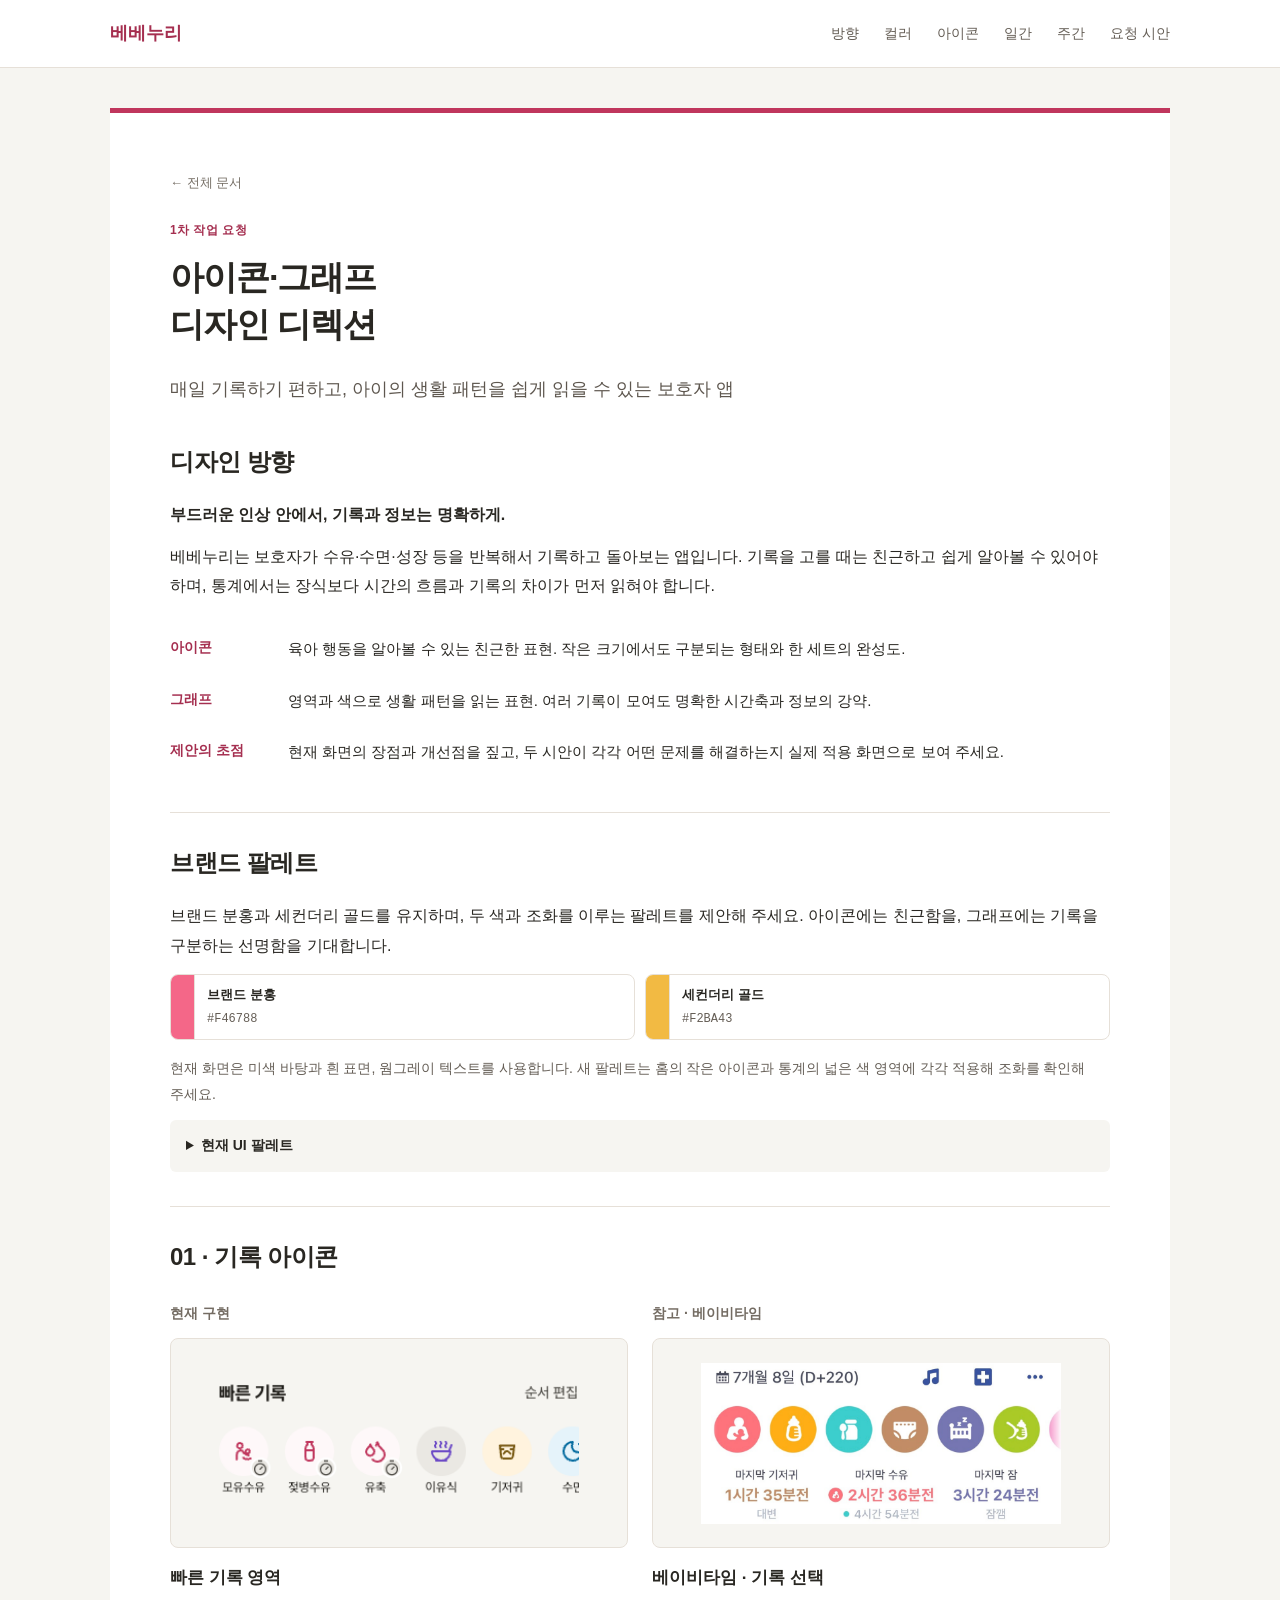
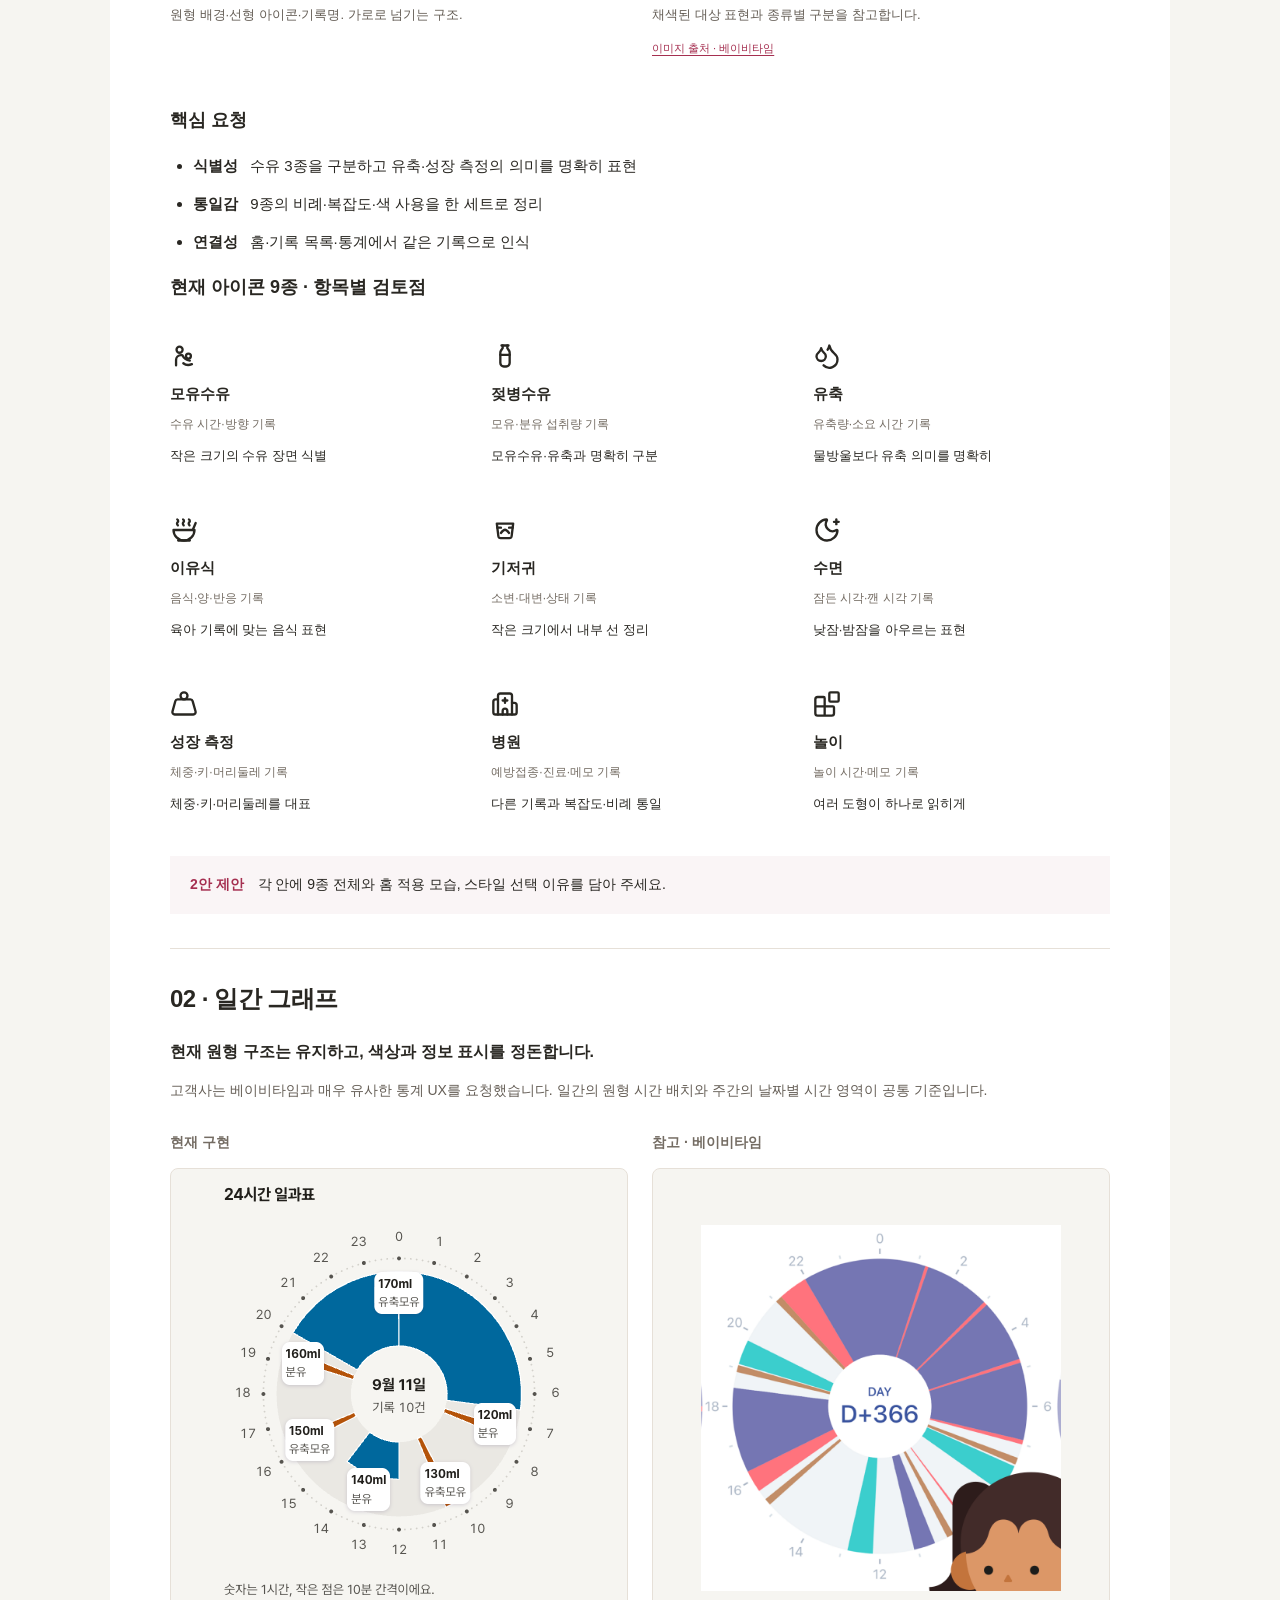
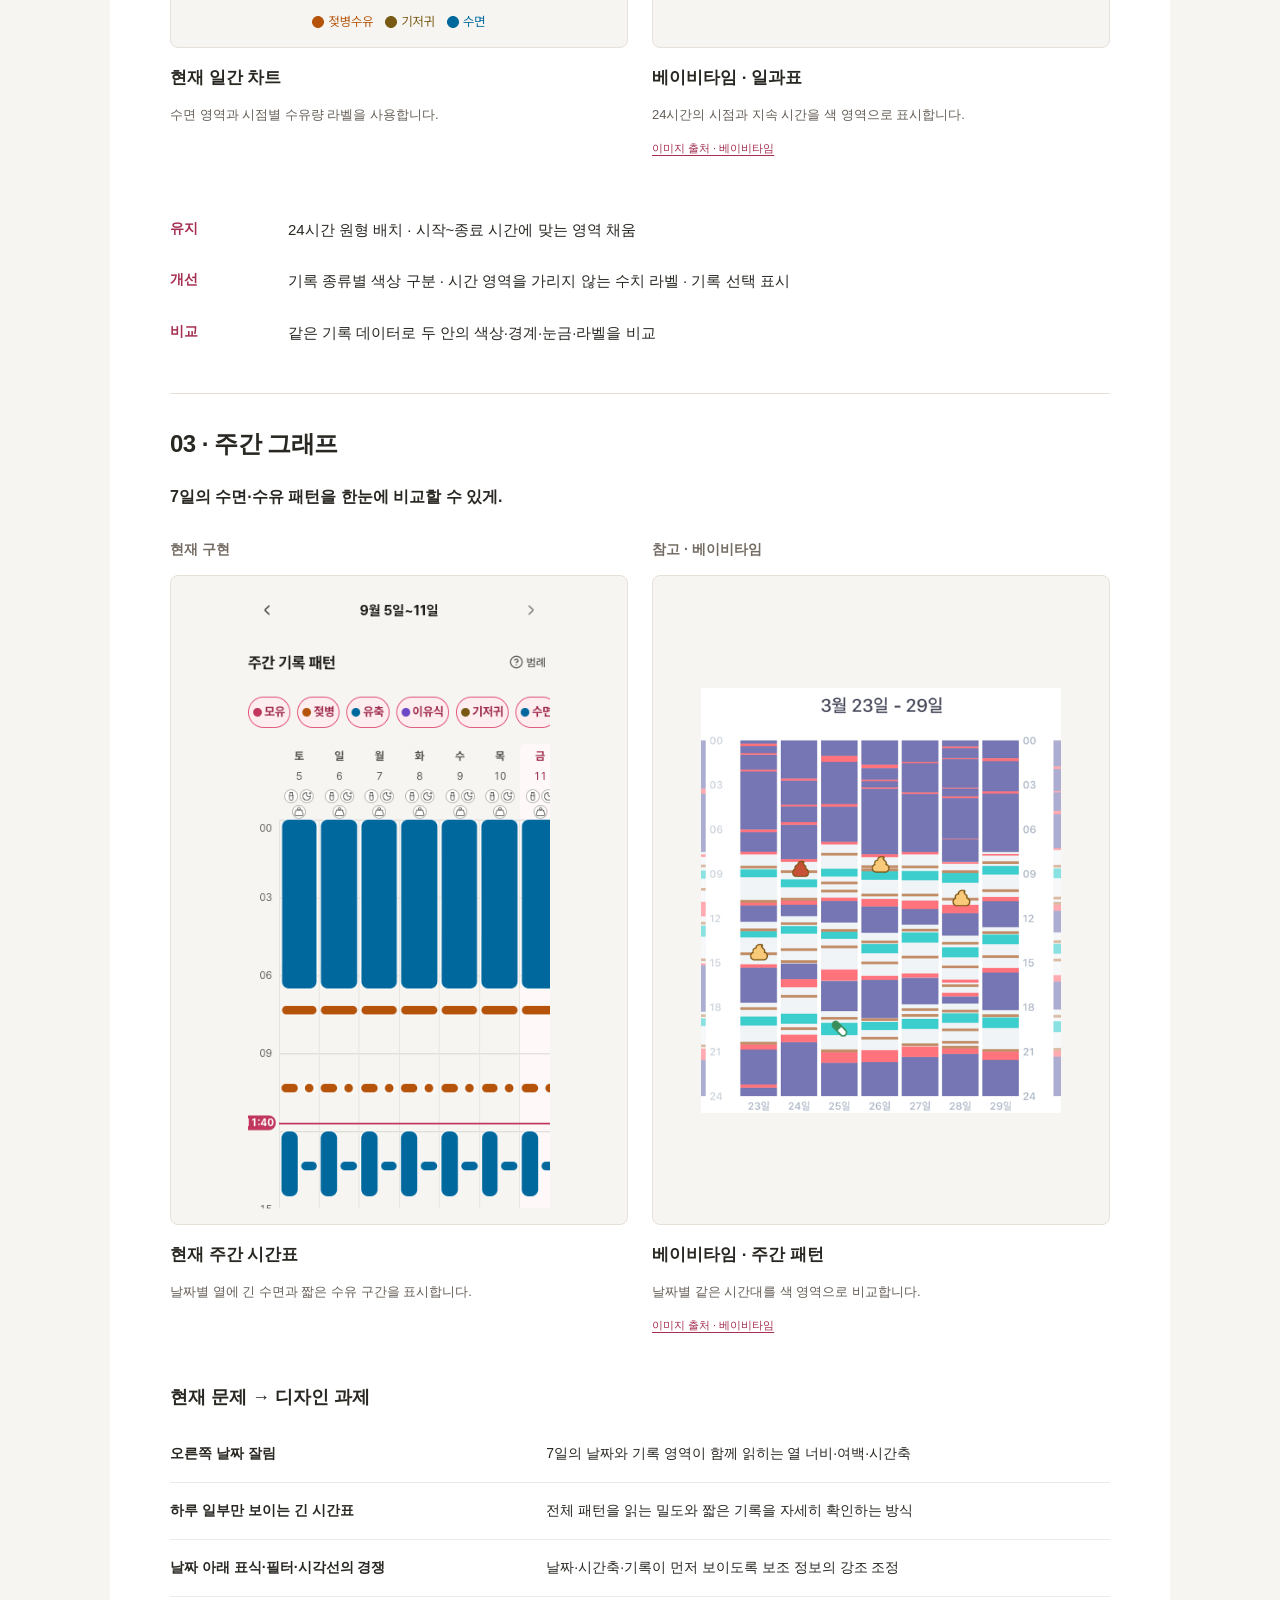
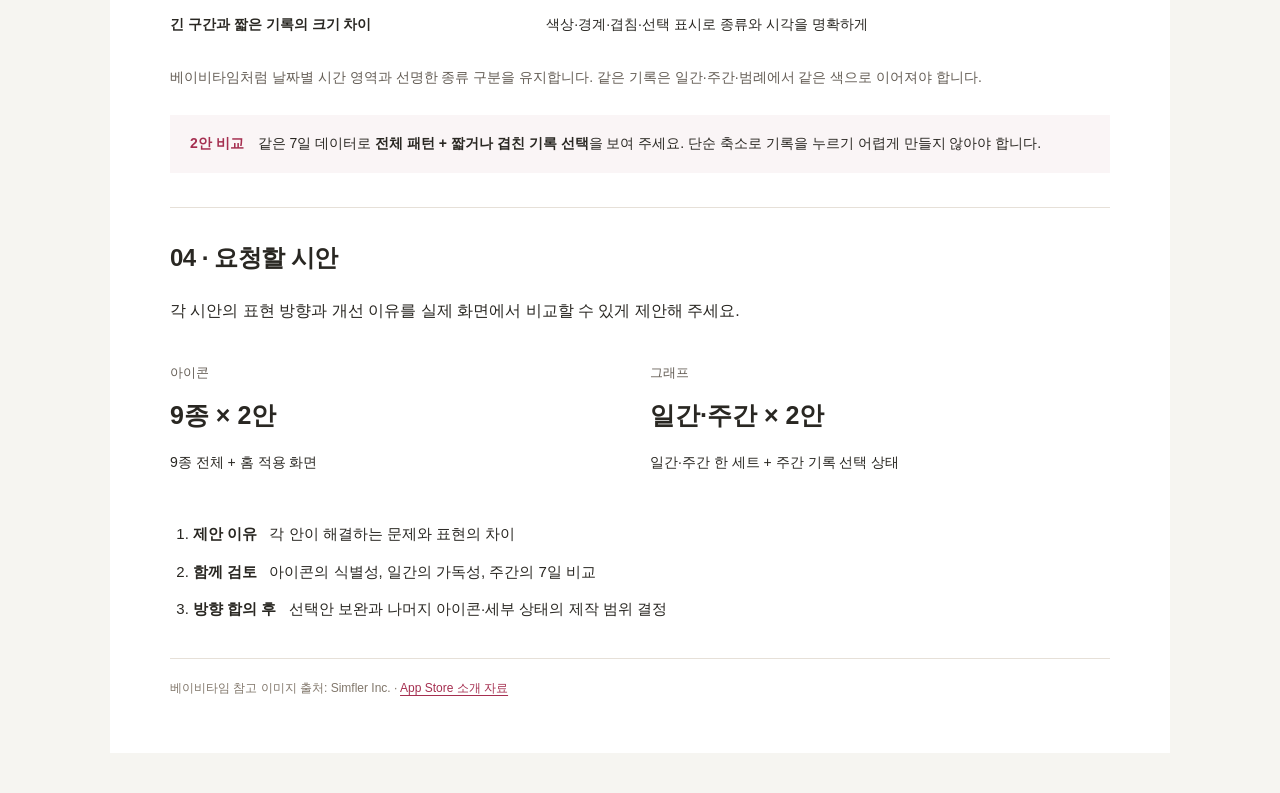
==== requests/01/index.html @ 5b89aa47 "Organize shared design requests by round with a document index" ====
<!doctype html><html lang="ko"><head><meta charset="utf-8"><meta name="viewport" content="width=device-width,initial-scale=1"><title>1차 작업 요청 · 아이콘·그래프 | 베베누리</title><meta name="description" content="베베누리 보호자 앱의 기록 아이콘과 일간·주간 그래프 디자인 디렉션"><meta name="robots" content="noindex,nofollow">
<link rel="stylesheet" href="/styles.css"></head><body><nav class="site-nav" aria-label="문서 목차"><a class="brand" href="/">베베누리</a><a href="#direction">방향</a><a href="#colors">컬러</a><a href="#icons">아이콘</a><a href="#daily">일간</a><a href="#weekly">주간</a><a href="#scope">요청 시안</a></nav><main id="top">
<header><a class="back-to-list" href="/">← 전체 문서</a><p class="request-label">1차 작업 요청</p><h1>아이콘·그래프<br>디자인 디렉션</h1>
<p>매일 기록하기 편하고, 아이의 생활 패턴을 쉽게 읽을 수 있는 보호자 앱</p>
</header>

<section id="direction"><h2>디자인 방향</h2>
<p class="lead"><strong>부드러운 인상 안에서, 기록과 정보는 명확하게.</strong></p>
<p>베베누리는 보호자가 수유·수면·성장 등을 반복해서 기록하고 돌아보는 앱입니다. 기록을 고를 때는 친근하고 쉽게 알아볼 수 있어야 하며, 통계에서는 장식보다 시간의 흐름과 기록의 차이가 먼저 읽혀야 합니다.</p>
<dl class="brief-rules">
<div><dt>아이콘</dt><dd>육아 행동을 알아볼 수 있는 친근한 표현. 작은 크기에서도 구분되는 형태와 한 세트의 완성도.</dd></div>
<div><dt>그래프</dt><dd>영역과 색으로 생활 패턴을 읽는 표현. 여러 기록이 모여도 명확한 시간축과 정보의 강약.</dd></div>
<div><dt>제안의 초점</dt><dd>현재 화면의 장점과 개선점을 짚고, 두 시안이 각각 어떤 문제를 해결하는지 실제 적용 화면으로 보여 주세요.</dd></div>
</dl>
</section>
<section id="colors"><h2>브랜드 팔레트</h2>
<p>브랜드 분홍과 세컨더리 골드를 유지하며, 두 색과 조화를 이루는 팔레트를 제안해 주세요. 아이콘에는 친근함을, 그래프에는 기록을 구분하는 선명함을 기대합니다.</p>
<div class="palette fixed-palette"><article class="swatch"><div class="color-sample" style="background:#F46788"></div><div><strong>브랜드 분홍</strong><span class="hex">#F46788</span><p>브랜드의 기본 색상</p>
<code>--mt-brand-primary</code></div></article>
<article class="swatch"><div class="color-sample" style="background:#F2BA43"></div><div><strong>세컨더리 골드</strong><span class="hex">#F2BA43</span><p>브랜드의 세컨더리 색상</p>
<code>--mt-brand-secondary</code></div></article>
</div>
<p class="short-note">현재 화면은 미색 바탕과 흰 표면, 웜그레이 텍스트를 사용합니다. 새 팔레트는 홈의 작은 아이콘과 통계의 넓은 색 영역에 각각 적용해 조화를 확인해 주세요.</p>
<details class="reference-details"><summary>현재 UI 팔레트</summary><div class="palette"><article class="swatch"><div class="color-sample" style="background:#C0365D"></div><div><strong>주요 버튼·강조</strong><span class="hex">#C0365D</span><p>브랜드 분홍보다 짙은 버튼과 강조 텍스트</p>
</div></article>
<article class="swatch"><div class="color-sample" style="background:#9F2D4D"></div><div><strong>강한 CTA</strong><span class="hex">#9F2D4D</span><p>중요 행동을 위한 더 짙은 분홍</p>
</div></article>
<article class="swatch"><div class="color-sample" style="background:#F6F5F1"></div><div><strong>앱 기본 바탕</strong><span class="hex">#F6F5F1</span><p>앱 전반의 따뜻한 미색</p>
</div></article>
<article class="swatch"><div class="color-sample" style="background:#FFFFFF"></div><div><strong>카드·시트 표면</strong><span class="hex">#FFFFFF</span><p>기본 바탕 위의 흰 표면</p>
</div></article>
<article class="swatch"><div class="color-sample" style="background:#211F1B"></div><div><strong>주요 텍스트</strong><span class="hex">#211F1B</span><p>제목·본문·핵심 수치</p>
</div></article>
<article class="swatch"><div class="color-sample" style="background:#56544F"></div><div><strong>보조 텍스트</strong><span class="hex">#56544F</span><p>설명과 보조 정보</p>
</div></article>
<article class="swatch"><div class="color-sample" style="background:#FFEEF0"></div><div><strong>선택 배경</strong><span class="hex">#FFEEF0</span><p>연한 분홍의 선택 영역</p>
</div></article>
<article class="swatch"><div class="color-sample" style="background:#FFF3DE"></div><div><strong>따뜻한 강조 배경</strong><span class="hex">#FFF3DE</span><p>골드 계열의 밝은 강조 면</p>
</div></article>
<article class="swatch"><div class="color-sample" style="background:#007A78"></div><div><strong>정상</strong><span class="hex">#007A78</span><p>청록색 상태 표시</p>
</div></article>
<article class="swatch"><div class="color-sample" style="background:#F0A202"></div><div><strong>주의</strong><span class="hex">#F0A202</span><p>노란 주황색 채움</p>
</div></article>
<article class="swatch"><div class="color-sample" style="background:#A61B29"></div><div><strong>위험</strong><span class="hex">#A61B29</span><p>진홍색 상태 표시</p>
</div></article>
<article class="swatch"><div class="color-sample" style="background:#4A5568"></div><div><strong>판정 대기</strong><span class="hex">#4A5568</span><p>슬레이트색 상태 표시</p>
</div></article>
</div><p>상태색은 정상·주의·위험·대기의 의미를 전달하고, 기록 종류나 선택 상태와 구분되어야 합니다.</p>
</details>

</section>
<section id="icons"><h2>01 · 기록 아이콘</h2>
<div class="comparison comparison-icons"><div><h3>현재 구현</h3>
<figure><button class="expand" aria-label="빠른 기록 영역 확대"><span class="image-crop" style="--crop-ratio:2.845528;aspect-ratio:350/123"><img style="width:100.00000%;max-width:none;height:auto;left:0.00000%;top:0.00000%" src="/assets/01/current-records.png" alt="빠른 기록 영역"></span></button><figcaption><strong>빠른 기록 영역</strong><p>원형 배경·선형 아이콘·기록명. 가로로 넘기는 구조.</p>
</figcaption></figure>
</div><div><h3>참고 · 베이비타임</h3>
<figure><button class="expand" aria-label="아이콘과 기록 선택 이미지 확대"><span class="image-crop" style="--crop-ratio:2.229167;aspect-ratio:1070/480"><img style="width:116.07477%;max-width:none;height:auto;left:-7.94393%;top:-93.75000%" src="/assets/01/babytime-records.png" alt="베이비타임 아이콘과 기록 선택 참고 이미지"></span></button><figcaption><strong>베이비타임 · 기록 선택</strong><p>채색된 대상 표현과 종류별 구분을 참고합니다.</p>
<a href="https://is1-ssl.mzstatic.com/image/thumb/PurpleSource122/v4/e8/33/f3/e833f3ce-8058-9f5b-f39e-9cb8eca64eab/403bd6ec-b80b-4a60-b1d9-384f7fd5e80f_Appstore_KR_2208.png/392x696bb.png" target="_blank" rel="noreferrer">이미지 출처 · 베이비타임</a></figcaption></figure>
</div></div>
<h3>핵심 요청</h3>
<ul class="concise-list"><li><strong>식별성</strong> 수유 3종을 구분하고 유축·성장 측정의 의미를 명확히 표현</li><li><strong>통일감</strong> 9종의 비례·복잡도·색 사용을 한 세트로 정리</li><li><strong>연결성</strong> 홈·기록 목록·통계에서 같은 기록으로 인식</li></ul>
<h3>현재 아이콘 9종 · 항목별 검토점</h3>
<div class="icon-inventory"><article class="icon-item"><div class="current-symbol"><svg width="24" height="24" viewBox="0 0 24 24" fill="none" stroke="currentColor" stroke-width="2" stroke-linecap="round" stroke-linejoin="round" aria-hidden="true"><path d="M8.2 9.2a2.6 2.6 0 1 0 0-5.2 2.6 2.6 0 0 0 0 5.2Z"/><path d="M15.8 14.2a2.1 2.1 0 1 0 0-4.2 2.1 2.1 0 0 0 0 4.2Z"/><path d="M5.2 20v-4.6c0-2.3 1.9-4.2 4.2-4.2h1.1c1.2 2.6 3.6 4.4 6.5 4.8"/><path d="M11.4 18.2c1.9 1.6 4.8 1.9 7.4.8"/></svg><strong>모유수유</strong><span>수유 시간·방향 기록</span></div><p>작은 크기의 수유 장면 식별</p>
</article>
<article class="icon-item"><div class="current-symbol"><svg width="24" height="24" viewBox="0 0 24 24" fill="none" stroke="currentColor" stroke-width="2" stroke-linecap="round" stroke-linejoin="round" aria-hidden="true"><path d="M9 3h6"/><path d="M10 3v2.3L8.5 7.5A3 3 0 0 0 8 9.2V18a3 3 0 0 0 3 3h2a3 3 0 0 0 3-3V9.2a3 3 0 0 0-.5-1.7L14 5.3V3"/><path d="M8 11h8"/></svg><strong>젖병수유</strong><span>모유·분유 섭취량 기록</span></div><p>모유수유·유축과 명확히 구분</p>
</article>
<article class="icon-item"><div class="current-symbol"><svg xmlns="http://www.w3.org/2000/svg" width="24" height="24" viewBox="0 0 24 24" fill="none" stroke="currentColor" stroke-width="2" stroke-linecap="round" stroke-linejoin="round" class="lucide lucide-droplets" aria-hidden="true"><path d="M7 16.3c2.2 0 4-1.83 4-4.05 0-1.16-.57-2.26-1.71-3.19S7.29 6.75 7 5.3c-.29 1.45-1.14 2.84-2.29 3.76S3 11.1 3 12.25c0 2.22 1.8 4.05 4 4.05z"></path><path d="M12.56 6.6A10.97 10.97 0 0 0 14 3.02c.5 2.5 2 4.9 4 6.5s3 3.5 3 5.5a6.98 6.98 0 0 1-11.91 4.97"></path></svg><strong>유축</strong><span>유축량·소요 시간 기록</span></div><p>물방울보다 유축 의미를 명확히</p>
</article>
<article class="icon-item"><div class="current-symbol"><svg xmlns="http://www.w3.org/2000/svg" width="24" height="24" viewBox="0 0 24 24" fill="none" stroke="currentColor" stroke-width="2" stroke-linecap="round" stroke-linejoin="round" class="lucide lucide-soup" aria-hidden="true"><path d="M12 21a9 9 0 0 0 9-9H3a9 9 0 0 0 9 9Z"></path><path d="M7 21h10"></path><path d="M19.5 12 22 6"></path><path d="M16.25 3c.27.1.8.53.75 1.36-.06.83-.93 1.2-1 2.02-.05.78.34 1.24.73 1.62"></path><path d="M11.25 3c.27.1.8.53.74 1.36-.05.83-.93 1.2-.98 2.02-.06.78.33 1.24.72 1.62"></path><path d="M6.25 3c.27.1.8.53.75 1.36-.06.83-.93 1.2-1 2.02-.05.78.34 1.24.74 1.62"></path></svg><strong>이유식</strong><span>음식·양·반응 기록</span></div><p>육아 기록에 맞는 음식 표현</p>
</article>
<article class="icon-item"><div class="current-symbol"><svg width="24" height="24" viewBox="0 0 24 24" fill="none" stroke="currentColor" stroke-width="2" stroke-linecap="round" stroke-linejoin="round" aria-hidden="true"><path d="M5 6.5h14l-1.3 10.8a2 2 0 0 1-2 1.7H8.3a2 2 0 0 1-2-1.7L5 6.5Z"/><path d="M5.5 10h3M15.5 10h3"/><path d="M8.5 14.5c1.4-1.8 2.5-2.7 3.5-2.7s2.1.9 3.5 2.7"/></svg><strong>기저귀</strong><span>소변·대변·상태 기록</span></div><p>작은 크기에서 내부 선 정리</p>
</article>
<article class="icon-item"><div class="current-symbol"><svg xmlns="http://www.w3.org/2000/svg" width="24" height="24" viewBox="0 0 24 24" fill="none" stroke="currentColor" stroke-width="2" stroke-linecap="round" stroke-linejoin="round" class="lucide lucide-moon-star" aria-hidden="true"><path d="M18 5h4"></path><path d="M20 3v4"></path><path d="M20.985 12.486a9 9 0 1 1-9.473-9.472c.405-.022.617.46.402.803a6 6 0 0 0 8.268 8.268c.344-.215.825-.004.803.401"></path></svg><strong>수면</strong><span>잠든 시각·깬 시각 기록</span></div><p>낮잠·밤잠을 아우르는 표현</p>
</article>
<article class="icon-item"><div class="current-symbol"><svg xmlns="http://www.w3.org/2000/svg" width="24" height="24" viewBox="0 0 24 24" fill="none" stroke="currentColor" stroke-width="2" stroke-linecap="round" stroke-linejoin="round" class="lucide lucide-weight" aria-hidden="true"><circle cx="12" cy="5" r="3"></circle><path d="M6.5 8a2 2 0 0 0-1.905 1.46L2.1 18.5A2 2 0 0 0 4 21h16a2 2 0 0 0 1.925-2.54L19.4 9.5A2 2 0 0 0 17.48 8Z"></path></svg><strong>성장 측정</strong><span>체중·키·머리둘레 기록</span></div><p>체중·키·머리둘레를 대표</p>
</article>
<article class="icon-item"><div class="current-symbol"><svg xmlns="http://www.w3.org/2000/svg" width="24" height="24" viewBox="0 0 24 24" fill="none" stroke="currentColor" stroke-width="2" stroke-linecap="round" stroke-linejoin="round" class="lucide lucide-hospital" aria-hidden="true"><path d="M12 7v4"></path><path d="M14 21v-3a2 2 0 0 0-4 0v3"></path><path d="M14 9h-4"></path><path d="M18 11h2a2 2 0 0 1 2 2v6a2 2 0 0 1-2 2H4a2 2 0 0 1-2-2v-9a2 2 0 0 1 2-2h2"></path><path d="M18 21V5a2 2 0 0 0-2-2H8a2 2 0 0 0-2 2v16"></path></svg><strong>병원</strong><span>예방접종·진료·메모 기록</span></div><p>다른 기록과 복잡도·비례 통일</p>
</article>
<article class="icon-item"><div class="current-symbol"><svg xmlns="http://www.w3.org/2000/svg" width="24" height="24" viewBox="0 0 24 24" fill="none" stroke="currentColor" stroke-width="2" stroke-linecap="round" stroke-linejoin="round" class="lucide lucide-blocks" aria-hidden="true"><path d="M10 22V7a1 1 0 0 0-1-1H4a2 2 0 0 0-2 2v12a2 2 0 0 0 2 2h12a2 2 0 0 0 2-2v-5a1 1 0 0 0-1-1H2"></path><rect x="14" y="2" width="8" height="8" rx="1"></rect></svg><strong>놀이</strong><span>놀이 시간·메모 기록</span></div><p>여러 도형이 하나로 읽히게</p>
</article>
</div>
<p class="deliver-line"><strong>2안 제안</strong> 각 안에 9종 전체와 홈 적용 모습, 스타일 선택 이유를 담아 주세요.</p>
</section>
<section id="daily"><h2>02 · 일간 그래프</h2>
<p><strong>현재 원형 구조는 유지하고, 색상과 정보 표시를 정돈합니다.</strong></p>
<p class="short-note">고객사는 베이비타임과 매우 유사한 통계 UX를 요청했습니다. 일간의 원형 시간 배치와 주간의 날짜별 시간 영역이 공통 기준입니다.</p>
<div class="comparison comparison-daily"><div><h3>현재 구현</h3>
<figure><button class="expand" aria-label="현재 일간 차트 확대"><span class="image-crop" style="--crop-ratio:0.781250;aspect-ratio:350/448"><img style="width:100.00000%;max-width:none;height:auto;left:0.00000%;top:0.00000%" src="/assets/01/current-daily.png" alt="현재 일간 차트"></span></button><figcaption><strong>현재 일간 차트</strong><p>수면 영역과 시점별 수유량 라벨을 사용합니다.</p>
</figcaption></figure>
</div><div><h3>참고 · 베이비타임</h3>
<figure><button class="expand" aria-label="일간 일과표 이미지 확대"><span class="image-crop" style="--crop-ratio:0.984043;aspect-ratio:925/940"><img style="width:134.27027%;max-width:none;height:auto;left:-17.83784%;top:-87.23404%" src="/assets/01/babytime-daily.png" alt="베이비타임 일간 일과표 참고 이미지"></span></button><figcaption><strong>베이비타임 · 일과표</strong><p>24시간의 시점과 지속 시간을 색 영역으로 표시합니다.</p>
<a href="https://is1-ssl.mzstatic.com/image/thumb/Purple112/v4/0e/db/94/0edb9422-8b29-2d84-781e-0ce4e76e7c90/db3ed5ea-ed5e-498d-9136-3be3eb76f281_Appstore_KR_02.png/392x696bb.png" target="_blank" rel="noreferrer">이미지 출처 · 베이비타임</a></figcaption></figure>
</div></div>
<dl class="brief-rules"><div><dt>유지</dt><dd>24시간 원형 배치 · 시작~종료 시간에 맞는 영역 채움</dd></div>
<div><dt>개선</dt><dd>기록 종류별 색상 구분 · 시간 영역을 가리지 않는 수치 라벨 · 기록 선택 표시</dd></div>
<div><dt>비교</dt><dd>같은 기록 데이터로 두 안의 색상·경계·눈금·라벨을 비교</dd></div></dl>
</section>
<section id="weekly"><h2>03 · 주간 그래프</h2>
<p class="lead"><strong>7일의 수면·수유 패턴을 한눈에 비교할 수 있게.</strong></p>
<div class="comparison comparison-weekly"><div><h3>현재 구현</h3>
<figure><button class="expand" aria-label="현재 주간 시간표 확대"><span class="image-crop" style="--crop-ratio:0.490196;aspect-ratio:350/714"><img style="width:100.00000%;max-width:none;height:auto;left:0.00000%;top:0.00000%" src="/assets/01/current-weekly.png" alt="현재 주간 시간표"></span></button><figcaption><strong>현재 주간 시간표</strong><p>날짜별 열에 긴 수면과 짧은 수유 구간을 표시합니다.</p>
</figcaption></figure>
</div><div><h3>참고 · 베이비타임</h3>
<figure><button class="expand" aria-label="주간 패턴 이미지 확대"><span class="image-crop" style="--crop-ratio:0.846154;aspect-ratio:990/1170"><img style="width:125.45455%;max-width:none;height:auto;left:-12.62626%;top:-65.81197%" src="/assets/01/babytime-weekly.png" alt="베이비타임 주간 패턴 참고 이미지"></span></button><figcaption><strong>베이비타임 · 주간 패턴</strong><p>날짜별 같은 시간대를 색 영역으로 비교합니다.</p>
<a href="https://is1-ssl.mzstatic.com/image/thumb/PurpleSource112/v4/6e/77/e2/6e77e22b-38f2-4943-9671-ba6ce833d300/23f01aa0-59c7-4bdb-9d9d-5dc3a458234c_iOS_weekly_KR.png/392x696bb.png" target="_blank" rel="noreferrer">이미지 출처 · 베이비타임</a></figcaption></figure>
</div></div>
<h3>현재 문제 → 디자인 과제</h3>
<div class="issue-list">
<div><strong>오른쪽 날짜 잘림</strong><span>7일의 날짜와 기록 영역이 함께 읽히는 열 너비·여백·시간축</span></div>
<div><strong>하루 일부만 보이는 긴 시간표</strong><span>전체 패턴을 읽는 밀도와 짧은 기록을 자세히 확인하는 방식</span></div>
<div><strong>날짜 아래 표식·필터·시각선의 경쟁</strong><span>날짜·시간축·기록이 먼저 보이도록 보조 정보의 강조 조정</span></div>
<div><strong>긴 구간과 짧은 기록의 크기 차이</strong><span>색상·경계·겹침·선택 표시로 종류와 시각을 명확하게</span></div>
</div>
<p class="short-note">베이비타임처럼 날짜별 시간 영역과 선명한 종류 구분을 유지합니다. 같은 기록은 일간·주간·범례에서 같은 색으로 이어져야 합니다.</p>
<p class="deliver-line"><strong>2안 비교</strong> 같은 7일 데이터로 <b>전체 패턴 + 짧거나 겹친 기록 선택</b>을 보여 주세요. 단순 축소로 기록을 누르기 어렵게 만들지 않아야 합니다.</p>
</section>
<section id="scope"><h2>04 · 요청할 시안</h2>
<p>각 시안의 표현 방향과 개선 이유를 실제 화면에서 비교할 수 있게 제안해 주세요.</p>
<div class="deliverables"><article><span>아이콘</span><h3>9종 × 2안</h3>
<p>9종 전체 + 홈 적용 화면</p>
</article>
<article><span>그래프</span><h3>일간·주간 × 2안</h3>
<p>일간·주간 한 세트 + 주간 기록 선택 상태</p>
</article>
</div>
<ol class="concise-list"><li><strong>제안 이유</strong> 각 안이 해결하는 문제와 표현의 차이</li><li><strong>함께 검토</strong> 아이콘의 식별성, 일간의 가독성, 주간의 7일 비교</li><li><strong>방향 합의 후</strong> 선택안 보완과 나머지 아이콘·세부 상태의 제작 범위 결정</li></ol>
</section>
<footer>베이비타임 참고 이미지 출처: Simfler Inc. · <a href="https://apps.apple.com/kr/app/babytime-record-analysis/id1052459780" target="_blank" rel="noreferrer">App Store 소개 자료</a></footer>
</main><dialog id="zoom" aria-label="참고 이미지 확대"><button id="close">닫기</button><img id="full" alt=""></dialog>
<script src="/app.js" defer></script>
</body></html>
---- styles.css ----
*{box-sizing:border-box}body{margin:0;background:#f6f5f1;color:#292722;font:16px/1.85 -apple-system,BlinkMacSystemFont,"Apple SD Gothic Neo","Malgun Gothic",sans-serif;word-break:keep-all}main{max-width:1060px;margin:40px auto;background:white;padding:54px 60px;border-top:5px solid #c0365d}header{margin-bottom:38px}h1{font-size:34px;line-height:1.4;letter-spacing:-1px;margin:0 0 24px}h2{font-size:24px;line-height:1.5;letter-spacing:-.5px;margin:0 0 20px}h3{font-size:18px;margin:0 0 12px}p{margin:12px 0}header p{font-size:18px;color:#5e574f}section{border-top:1px solid #e6e0d8;padding-top:32px;margin-top:34px}strong{font-weight:650}.goal{padding:22px 26px;background:#faf5f6;border-left:3px solid #c0365d;margin:22px 0}.goal p{margin:0}.table{overflow-x:auto}table{width:100%;border-collapse:collapse;font-size:14px;margin:22px 0}th,td{padding:14px 16px;vertical-align:top;text-align:left;border-bottom:1px solid #e6e0d8}th{background:#f3f0eb;font-weight:650}td:first-child{width:23%;font-weight:650}.split{display:grid;grid-template-columns:1fr 1fr;gap:28px}.split>*{min-width:0}.icon-ref{max-width:340px;margin:25px auto}.refs{display:grid;grid-template-columns:1fr 1fr;gap:28px;margin-top:26px}figure{margin:0;border:1px solid #e6e0d8;border-radius:10px;overflow:hidden;background:#fff}.expand{display:block;width:100%;padding:0;border:0;background:#f3f8fa;cursor:zoom-in}.expand img{width:100%;height:auto;display:block}figcaption{padding:20px;font-size:13px;color:#655e56}figcaption strong{display:block;color:#292722;font-size:17px}figcaption p{margin:9px 0}a{color:#a52f50;text-underline-offset:3px}figcaption a{font-size:11px}ul,ol{padding-left:23px}li{margin:10px 0}footer{border-top:1px solid #e6e0d8;margin-top:35px;padding-top:18px;color:#81776b;font-size:12px}dialog{border:0;border-radius:12px;padding:48px 16px 16px;max-width:min(94vw,800px);max-height:94vh}dialog::backdrop{background:#1e1816cc}dialog img{display:block;width:100%;height:auto}dialog button{position:sticky;top:0;float:right;margin-top:-39px;padding:7px 17px;border:1px solid #ccc;background:white;border-radius:7px;font:inherit;cursor:pointer}button:focus-visible,a:focus-visible{outline:3px solid #c0365d;outline-offset:3px}
@media(max-width:700px){main{margin:0;padding:30px 20px}h1{font-size:28px}h2{font-size:22px}header p{font-size:16px}.split,.refs{grid-template-columns:1fr}table{min-width:580px}.goal{padding:18px}.icon-ref{max-width:100%}}
@media print{@page{size:A4;margin:15mm}body{background:white;font-size:10pt}main{margin:0;padding:0;border:none;max-width:none}h1{font-size:23pt}h2{font-size:17pt;break-after:avoid}h3{break-after:avoid}header p{font-size:11pt}section{padding-top:23px;margin-top:26px}table{font-size:9pt}th,td{padding:9px}.table{overflow:visible}tr,figure{break-inside:avoid}.icon-ref{max-width:240px}.refs{gap:20px}figcaption{padding:12px;font-size:9pt}a{color:inherit}}

.current-records{border-top:1px solid #dedbd5;margin-top:24px}
.current-record{display:grid;grid-template-columns:180px 1fr;gap:28px;padding:24px 0;border-bottom:1px solid #e6e0d8;break-inside:avoid}
.current-symbol{display:flex;flex-direction:column;align-items:flex-start;gap:9px}
.current-symbol svg{width:36px;height:36px;margin:4px 0 5px}
.current-symbol strong{font-size:17px}.current-symbol span{font-size:12px;color:#746c63}
.current-record p{font-size:14px;margin:0 0 10px}.current-record p:last-child{margin:0}
.current-record b{display:block;font-size:12px;color:#746c63;font-weight:500;margin-bottom:3px}
.current-group{margin-top:34px}.current-grid{display:grid;grid-template-columns:repeat(6,minmax(0,1fr));border-top:1px solid #e6e0d8;border-left:1px solid #e6e0d8;margin:18px 0}
.current-tile{min-height:95px;display:flex;align-items:center;justify-content:center;flex-direction:column;gap:10px;padding:16px 6px;border-right:1px solid #e6e0d8;border-bottom:1px solid #e6e0d8;font-size:12px}
.current-tile svg{width:24px;height:24px;flex-shrink:0}.current-group>p{font-size:14px}
@media(max-width:700px){.current-record{grid-template-columns:95px 1fr;gap:16px}.current-symbol strong{font-size:15px}.current-symbol span{font-size:11px}.current-grid{grid-template-columns:repeat(3,minmax(0,1fr))}}
@media print{.current-record{padding:13px 0;grid-template-columns:130px 1fr}.current-record p{font-size:9pt}.current-tile{min-height:75px}.current-grid{grid-template-columns:repeat(6,1fr)}}
.comparison{display:grid;grid-template-columns:1fr 1fr;gap:28px;margin:26px 0 30px;align-items:start}.comparison>div{min-width:0}.comparison h3{font-size:14px;color:#746c63}.comparison .expand{padding:16px;background:#f6f5f1}.comparison img{max-width:350px;margin:auto}.comparison figcaption{padding:16px}.change-title{margin-top:30px}.comparison+ .change-title{margin-top:0}@media(max-width:700px){.comparison{grid-template-columns:1fr}}@media print{.comparison{gap:15px}.comparison img{max-height:145mm;object-fit:contain}.comparison figure{break-inside:avoid}}

.comparison{gap:24px;align-items:stretch}.comparison>div{display:flex;flex-direction:column}
.comparison figure{flex:1;display:flex;flex-direction:column}.comparison figcaption{flex:1;border-top:1px solid #e6e0d8}
.comparison .expand{height:var(--stage);padding:16px;display:flex;align-items:center;justify-content:center;overflow:hidden}
.comparison-icons{--stage:210px}.comparison-daily{--stage:480px}.comparison-weekly{--stage:650px}
.image-crop{display:block;position:relative;overflow:hidden;width:min(100%,360px,calc((var(--stage) - 32px)*var(--crop-ratio)));flex:none}
.comparison .image-crop img{position:absolute;display:block;margin:0}
@media(max-width:700px){.comparison{gap:22px}.comparison-icons{--stage:170px}.comparison-daily{--stage:420px}.comparison-weekly{--stage:600px}}
@media print{.comparison{display:grid;grid-template-columns:1fr 1fr}.comparison-icons{--stage:140px}.comparison-daily{--stage:330px}.comparison-weekly{--stage:470px}.comparison .image-crop img{max-height:none;object-fit:initial}}

html{scroll-behavior:smooth;scroll-padding-top:90px}
.site-nav{position:sticky;top:0;z-index:10;display:flex;align-items:center;gap:25px;padding:17px max(24px,calc((100vw - 1060px)/2));background:#fff;border-bottom:1px solid #e6e0d8;font-size:14px;white-space:nowrap;overflow:auto}
.site-nav a{text-decoration:none;color:#655e56}.site-nav .brand{margin-right:auto;color:#a52f50;font-size:18px;font-weight:700}
@media(max-width:700px){.site-nav{padding:13px 16px;gap:18px;font-size:12px}.site-nav .brand{font-size:16px}html{scroll-padding-top:75px}}
@media(prefers-reduced-motion:reduce){html{scroll-behavior:auto}}
@media print{.site-nav{display:none}}

.palette{display:grid;grid-template-columns:repeat(auto-fit,minmax(200px,1fr));gap:10px;margin:14px 0 22px}
.swatch{line-height:1.5;border:1px solid #e6e0d8;border-radius:8px;overflow:hidden;display:grid;grid-template-columns:24px minmax(0,1fr)}
.color-sample{border-right:1px solid #e6e0d8}.swatch>div:last-child{padding:10px 12px}
.swatch strong{display:block;font-size:13px;line-height:1.5}.hex{font:12px/1.6 ui-monospace,monospace;color:#655e56}
.swatch p{font-size:12px;line-height:1.5;margin:4px 0}.swatch code{display:block;margin-top:5px;font:10px/1.5 ui-monospace,monospace;overflow-wrap:anywhere;color:#756e65}
.color-chip{display:inline-flex;align-items:center;gap:10px;font:13px/1.5 ui-monospace,monospace;white-space:nowrap}
.color-chip i{display:inline-block;width:24px;height:24px;border:1px solid #0001;border-radius:5px;flex:none}
@media(max-width:700px){.palette{grid-template-columns:1fr}.record-colors{min-width:0;font-size:12px}.record-colors th,.record-colors td{padding:12px 6px}.color-chip{font-size:10px;gap:5px}.color-chip i{width:18px;height:18px}.site-nav{gap:14px}}

.brief-rules{margin:22px 0}.brief-rules>div{display:grid;grid-template-columns:100px 1fr;gap:18px;padding:12px 0}.brief-rules dt{font-weight:650;color:#a52f50;font-size:14px}.brief-rules dd{margin:0;font-size:15px}
.fixed-palette{grid-template-columns:repeat(2,minmax(0,1fr));margin-bottom:16px}.fixed-palette code{display:none}.fixed-palette .swatch p{display:none}
.reference-details{border:0;border-radius:6px;background:#f6f5f1;padding:13px 16px;margin:8px 0;font-size:14px}.reference-details summary{cursor:pointer;font-weight:600}.reference-details summary:focus-visible{outline:2px solid #c0365d;outline-offset:4px}.reference-details p{font-size:14px}
.short-note{font-size:14px;color:#655e56}.inline-request{border-left:3px solid #c0365d;padding:4px 0 4px 16px;margin-top:18px;font-size:14px}.inline-request p{margin:5px 0}
.icon-inventory{display:grid;grid-template-columns:repeat(3,minmax(0,1fr));gap:12px 24px;border:0;margin-top:18px}.icon-item{padding:16px 0;border:0}.icon-item .current-symbol{gap:5px}.icon-item .current-symbol svg{width:28px;height:28px}.icon-item .current-symbol strong{font-size:15px}.icon-item>p{font-size:13px;margin:9px 0 0}
.concise-list{font-size:15px}.concise-list strong{margin-right:8px}.deliver-line{background:#faf5f6;padding:16px 20px;font-size:14px;margin-top:24px}.deliver-line>strong{color:#a52f50;margin-right:10px}
.issue-list>div{display:grid;grid-template-columns:1fr 1.6fr;gap:24px;padding:15px 0;font-size:14px}.issue-list strong{font-weight:600}
.deliverables{display:grid;grid-template-columns:1fr 1fr;gap:20px;margin:24px 0}.deliverables article{padding:8px 0}.deliverables span{font-size:13px;color:#655e56}.deliverables h3{font-size:25px;margin:5px 0}.deliverables p{font-size:14px}
@media(max-width:700px){.brief-rules>div{grid-template-columns:72px 1fr;gap:10px}.brief-rules dd{font-size:14px}.icon-inventory{grid-template-columns:repeat(2,minmax(0,1fr))}.icon-item{padding:16px 8px}.fixed-palette{gap:8px}.fixed-palette .swatch{grid-template-columns:14px 1fr}.fixed-palette .swatch>div:last-child{padding:10px}.fixed-palette .swatch strong{font-size:12px}.issue-list>div{grid-template-columns:1fr;gap:5px}.deliverables{gap:15px}.deliverables h3{font-size:21px}}

/* Section boundaries own the full-width dividers. */
#direction{border-top:0;padding-top:0}
.comparison figure{border:0;border-radius:0}.comparison figcaption{border:0;padding:14px 0;background:white}.comparison .expand{border:1px solid #e6e0d8;border-radius:8px}
.issue-list>div+div{border-top:1px solid #eeeae5}

.back-to-list{display:inline-block;margin-bottom:24px;font-size:13px;color:#756e65;text-decoration:none}
header .request-label,.request-label{font-size:12px;font-weight:600;color:#a52f50;letter-spacing:.04em;margin:0 0 12px}
.library-nav-label{color:#756e65;font-size:13px}.library{min-height:65vh;padding:48px 52px}
.library header{margin-bottom:54px}.library h1{font-size:38px;margin-bottom:16px}.library header>p:last-child{font-size:17px}
.library-heading{display:flex;align-items:center;gap:10px;margin-bottom:12px}.library-heading h2{font-size:18px;margin:0}.library-heading>span{font-size:12px;color:#756e65}
.document-row{display:grid;grid-template-columns:48px minmax(0,1fr) 24px;gap:20px;padding:26px 4px;border-top:1px solid #e6e0d8;text-decoration:none;color:inherit}
.document-row:hover .document-copy h2{color:#a52f50}.document-row:focus-visible{outline:2px solid #c0365d;outline-offset:5px}
.document-number{font-size:23px;color:#aa9d91;font-weight:500}.document-copy .document-label{font-size:12px;color:#a52f50;margin:0 0 7px}
.document-copy h2{font-size:23px;margin:0 0 8px;transition:color .15s}.document-copy>p{font-size:14px;color:#655e56;margin:0}
.document-tags{display:flex;gap:8px;flex-wrap:wrap;margin-top:18px}.document-tags span{font-size:12px;padding:4px 9px;background:#f6f5f1;border-radius:4px;color:#655e56}.document-arrow{font-size:22px;color:#a52f50}
@media(max-width:700px){.library{padding:32px 22px}.library h1{font-size:30px}.library header{margin-bottom:38px}.document-row{grid-template-columns:30px minmax(0,1fr) 18px;gap:10px}.document-copy h2{font-size:20px}.document-number{font-size:19px}.document-copy>p{font-size:13px}.document-arrow{font-size:18px}.back-to-list{margin-bottom:20px}}
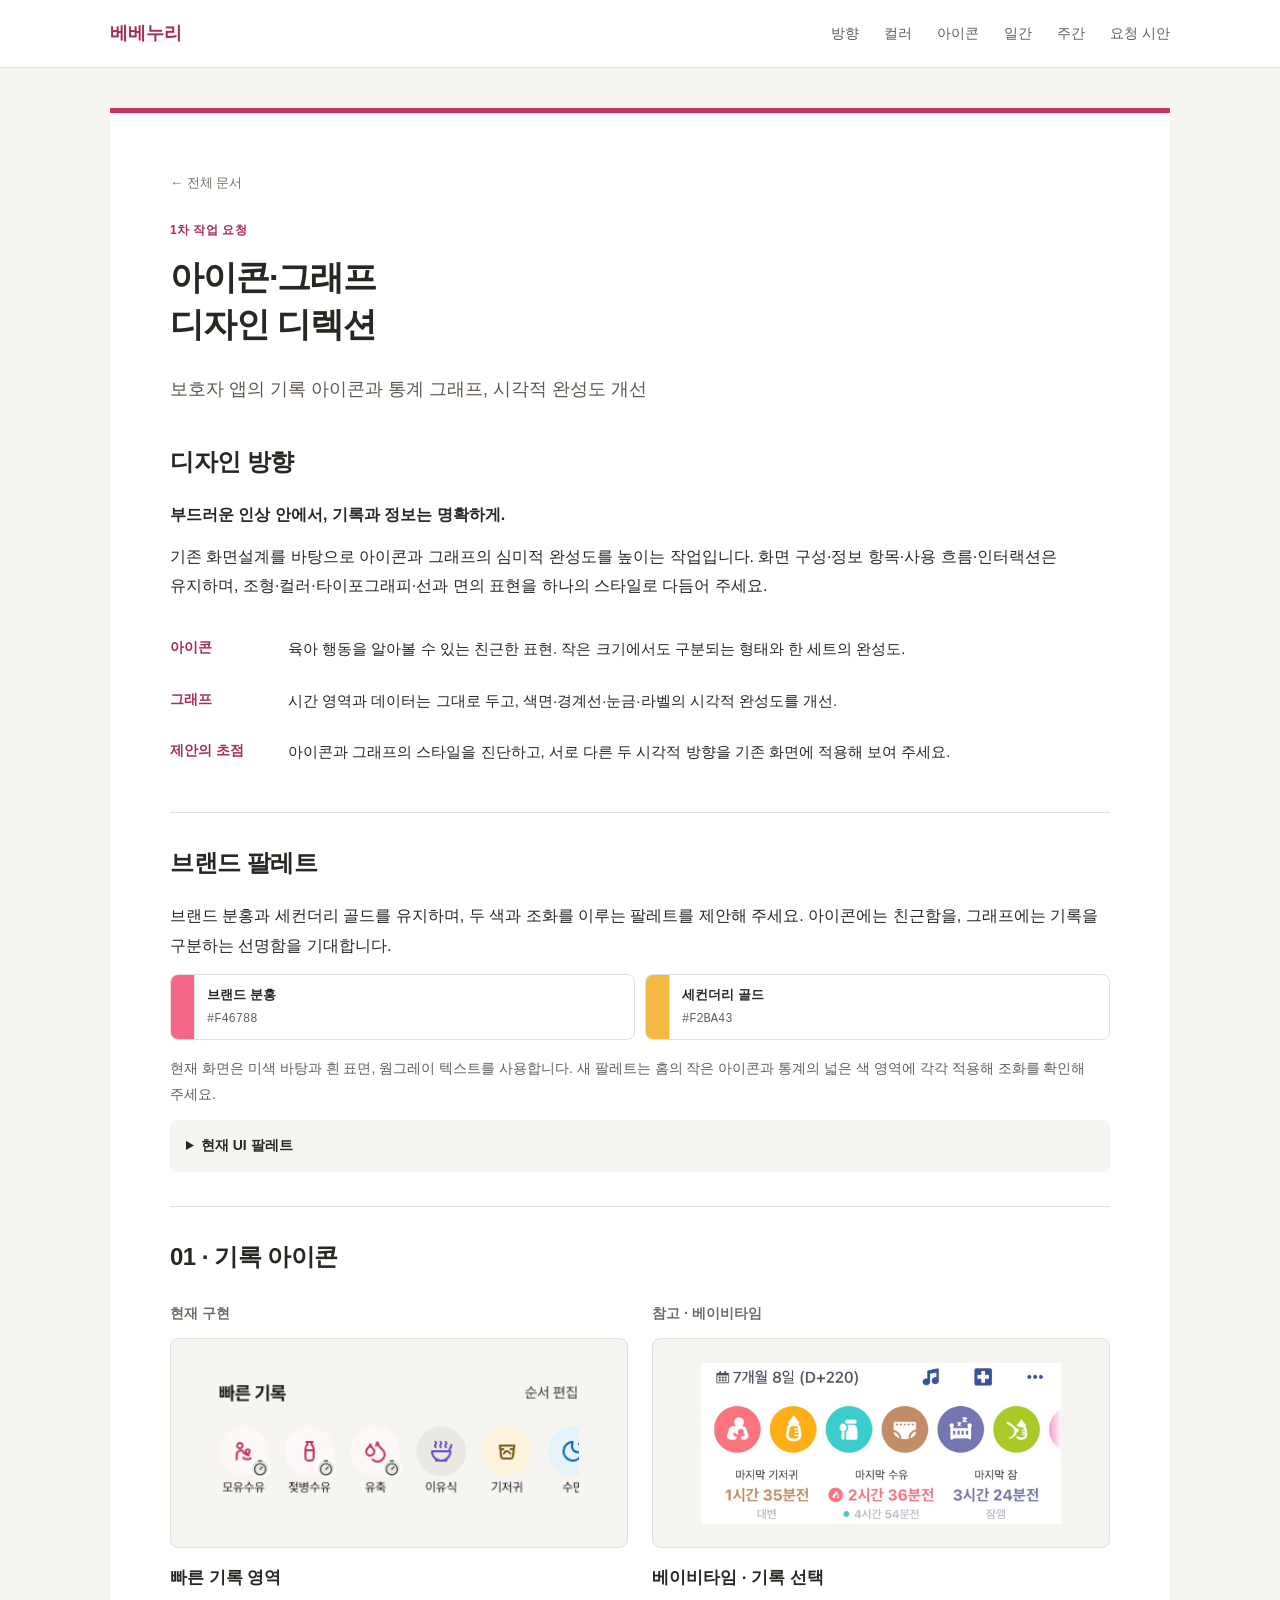
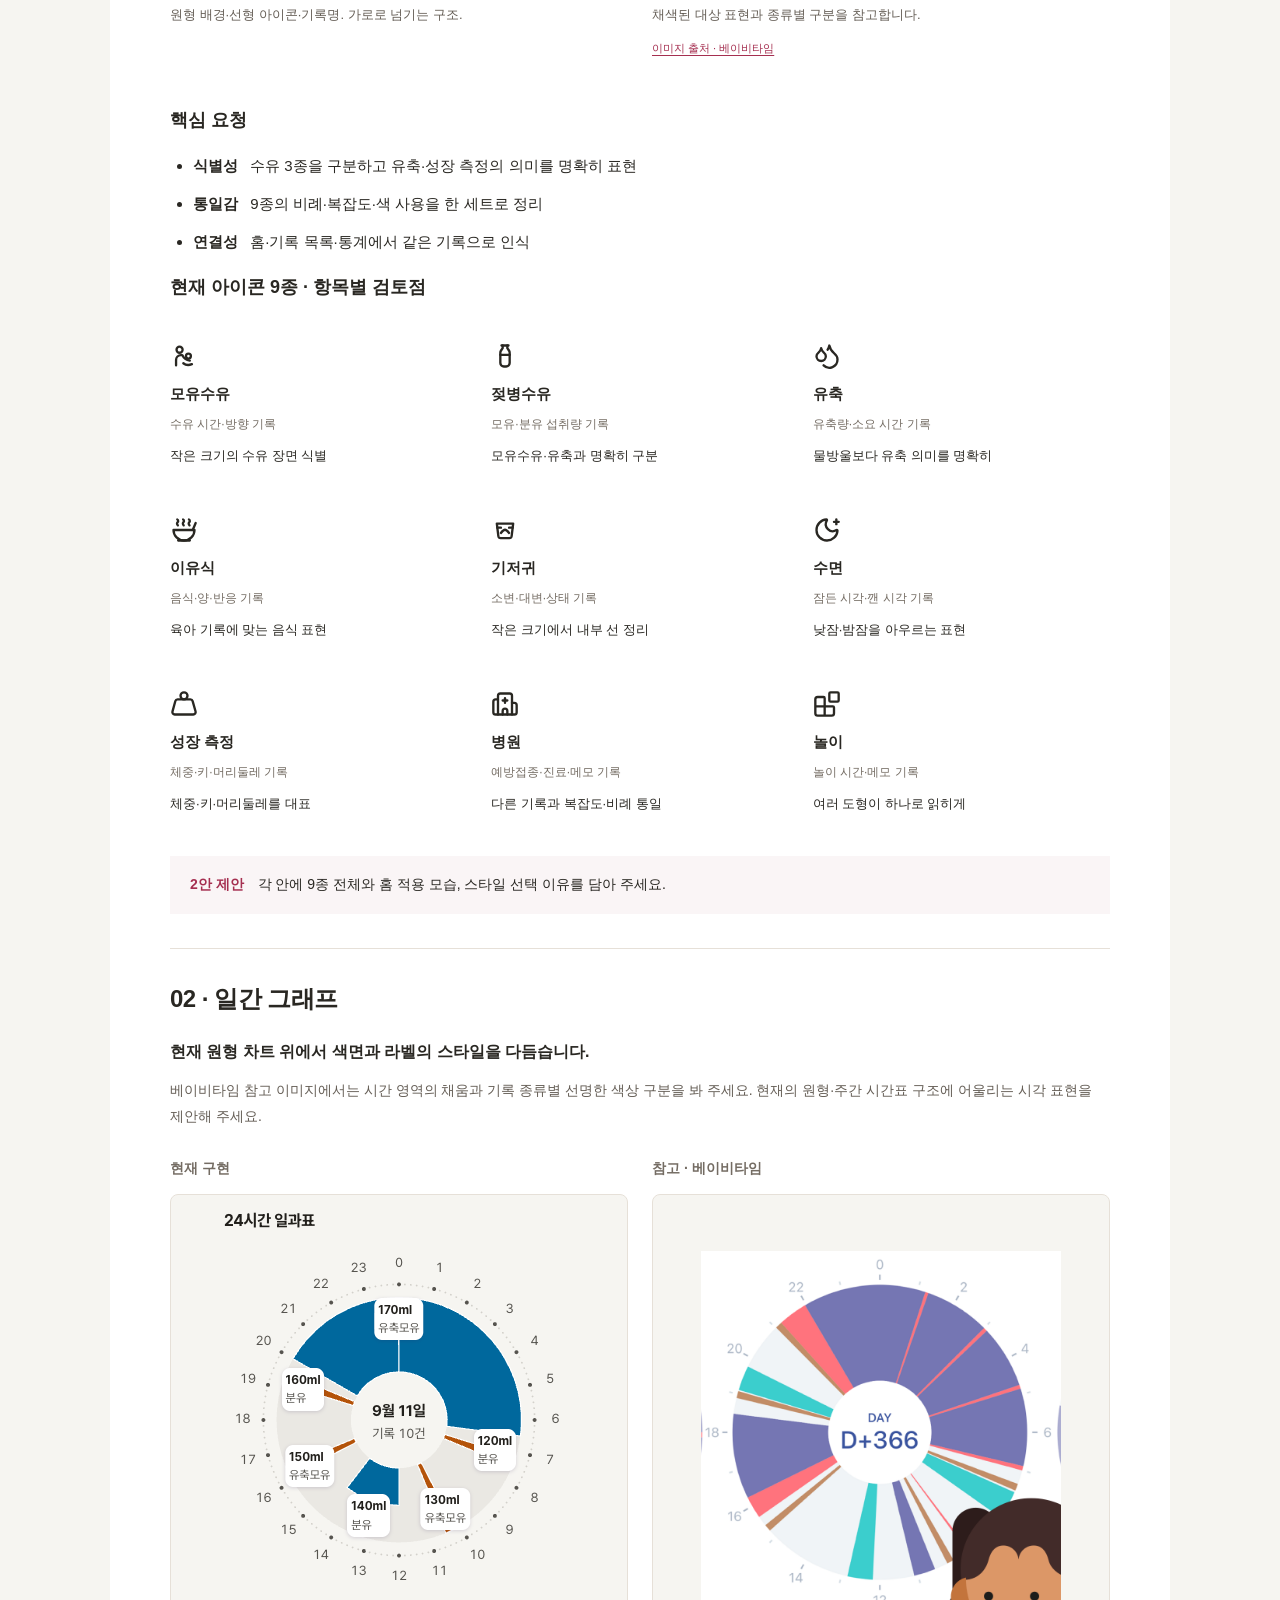
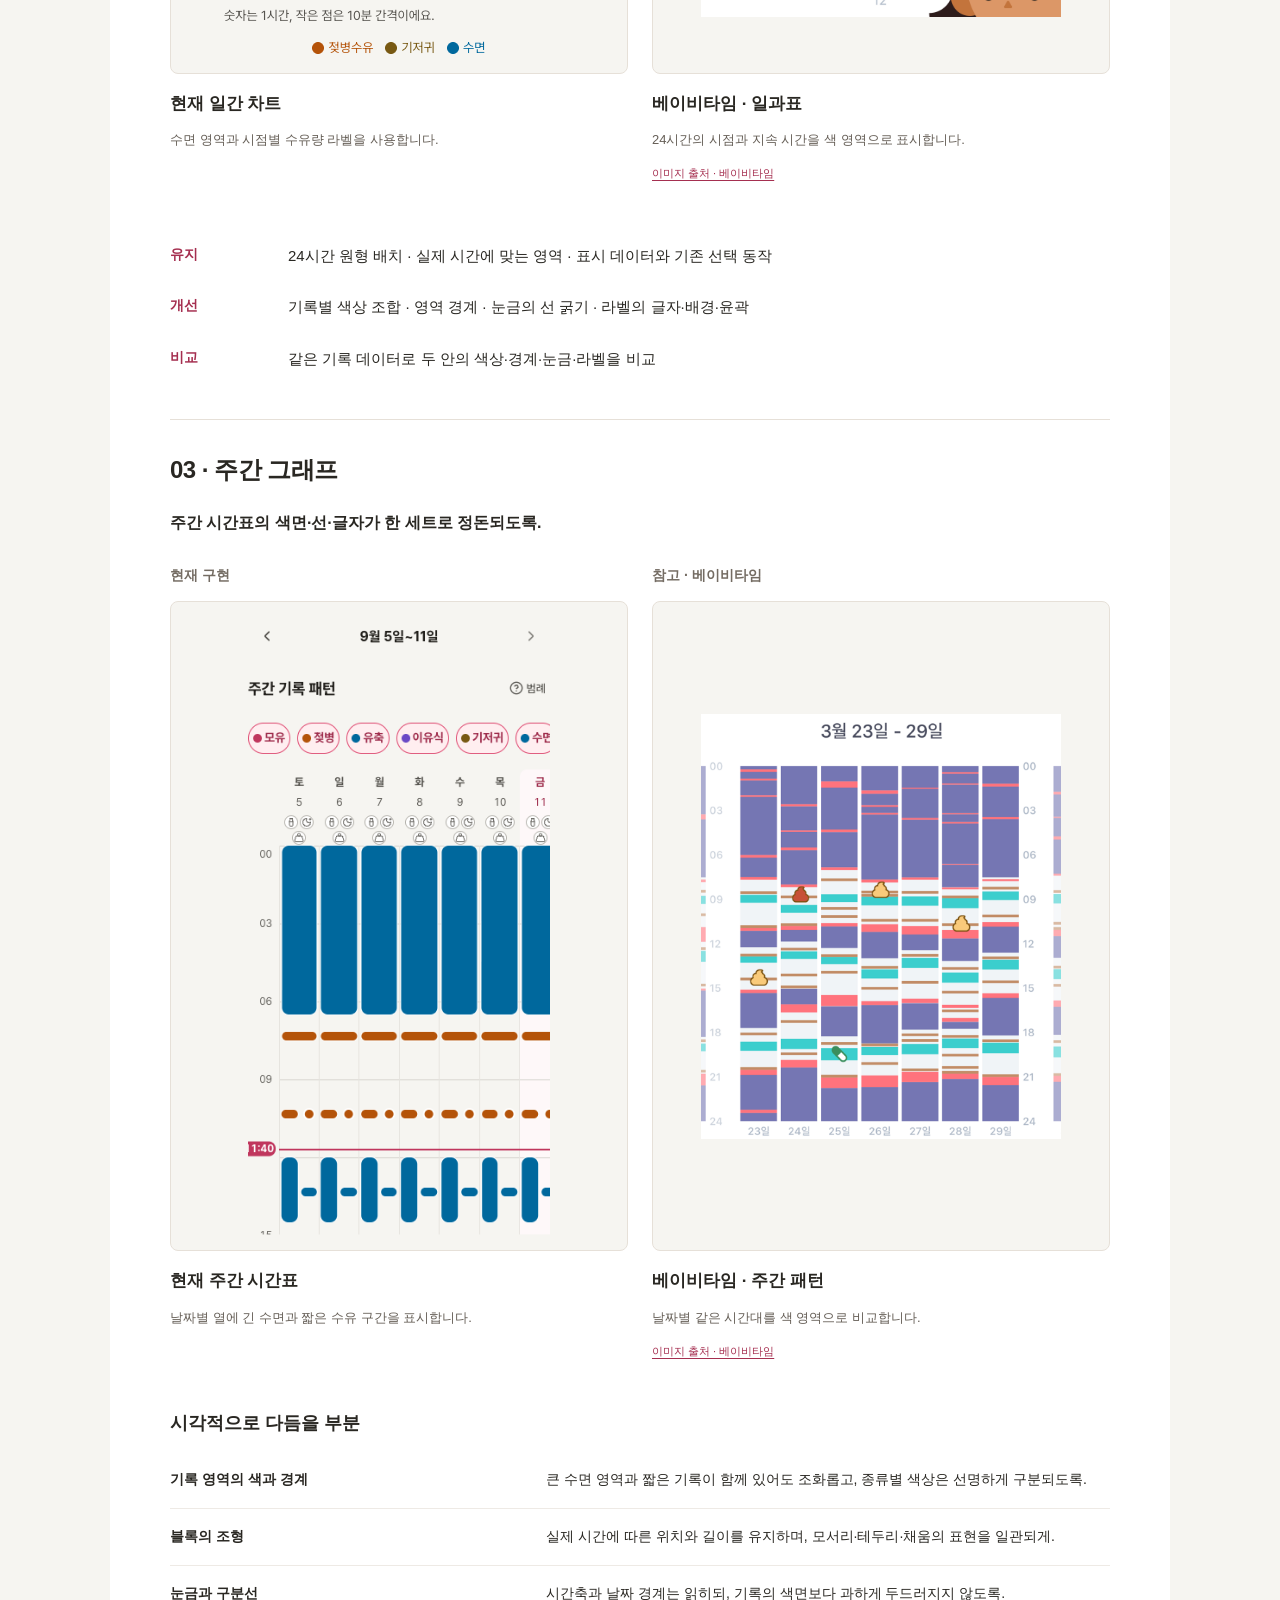
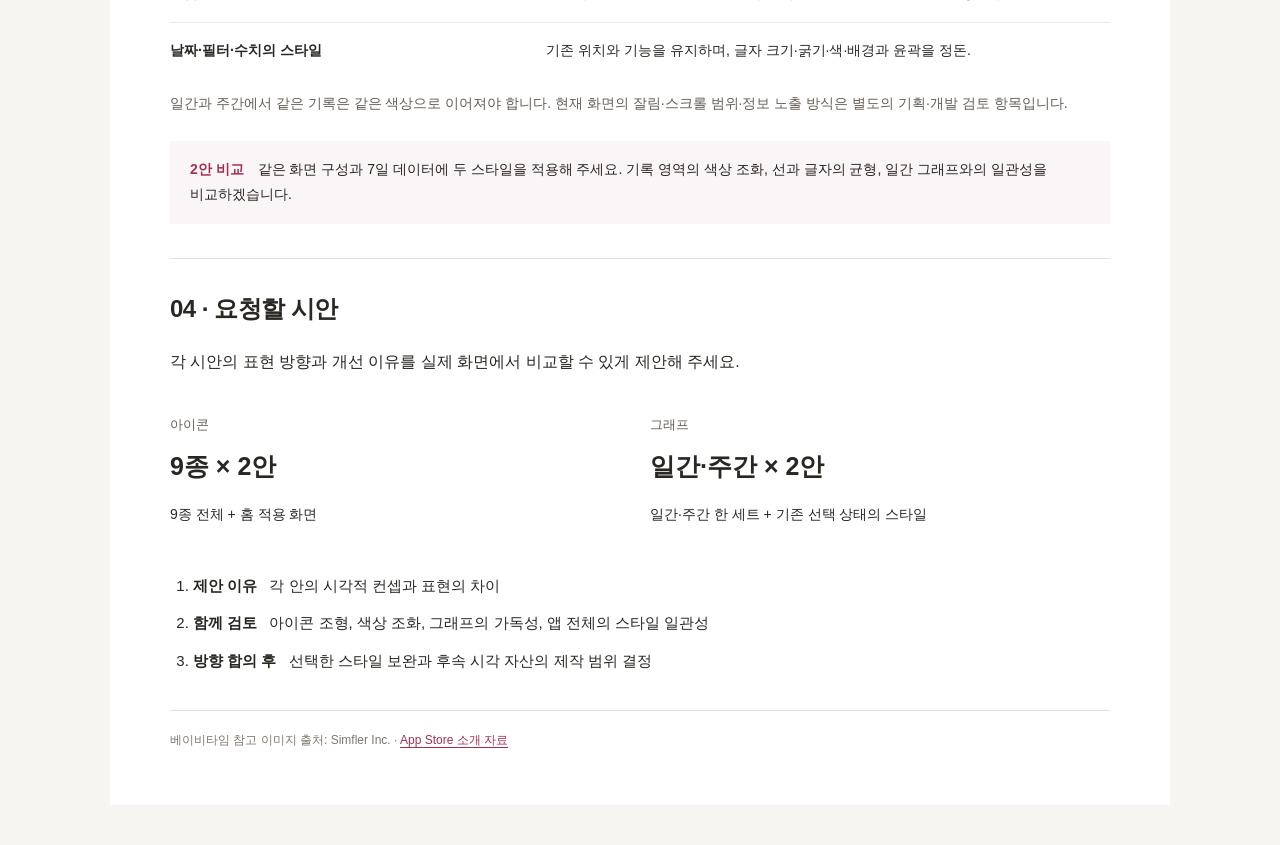
==== commit 3ac81e08: "Focus first design request on visual refinement within existing UX" ====
--- a/requests/01/index.html
+++ b/requests/01/index.html
@@ -1,16 +1,16 @@
 <!doctype html><html lang="ko"><head><meta charset="utf-8"><meta name="viewport" content="width=device-width,initial-scale=1"><title>1차 작업 요청 · 아이콘·그래프 | 베베누리</title><meta name="description" content="베베누리 보호자 앱의 기록 아이콘과 일간·주간 그래프 디자인 디렉션"><meta name="robots" content="noindex,nofollow">
 <link rel="stylesheet" href="/styles.css"></head><body><nav class="site-nav" aria-label="문서 목차"><a class="brand" href="/">베베누리</a><a href="#direction">방향</a><a href="#colors">컬러</a><a href="#icons">아이콘</a><a href="#daily">일간</a><a href="#weekly">주간</a><a href="#scope">요청 시안</a></nav><main id="top">
 <header><a class="back-to-list" href="/">← 전체 문서</a><p class="request-label">1차 작업 요청</p><h1>아이콘·그래프<br>디자인 디렉션</h1>
-<p>매일 기록하기 편하고, 아이의 생활 패턴을 쉽게 읽을 수 있는 보호자 앱</p>
+<p>보호자 앱의 기록 아이콘과 통계 그래프, 시각적 완성도 개선</p>
 </header>
 
 <section id="direction"><h2>디자인 방향</h2>
 <p class="lead"><strong>부드러운 인상 안에서, 기록과 정보는 명확하게.</strong></p>
-<p>베베누리는 보호자가 수유·수면·성장 등을 반복해서 기록하고 돌아보는 앱입니다. 기록을 고를 때는 친근하고 쉽게 알아볼 수 있어야 하며, 통계에서는 장식보다 시간의 흐름과 기록의 차이가 먼저 읽혀야 합니다.</p>
+<p>기존 화면설계를 바탕으로 아이콘과 그래프의 심미적 완성도를 높이는 작업입니다. 화면 구성·정보 항목·사용 흐름·인터랙션은 유지하며, 조형·컬러·타이포그래피·선과 면의 표현을 하나의 스타일로 다듬어 주세요.</p>
 <dl class="brief-rules">
 <div><dt>아이콘</dt><dd>육아 행동을 알아볼 수 있는 친근한 표현. 작은 크기에서도 구분되는 형태와 한 세트의 완성도.</dd></div>
-<div><dt>그래프</dt><dd>영역과 색으로 생활 패턴을 읽는 표현. 여러 기록이 모여도 명확한 시간축과 정보의 강약.</dd></div>
-<div><dt>제안의 초점</dt><dd>현재 화면의 장점과 개선점을 짚고, 두 시안이 각각 어떤 문제를 해결하는지 실제 적용 화면으로 보여 주세요.</dd></div>
+<div><dt>그래프</dt><dd>시간 영역과 데이터는 그대로 두고, 색면·경계선·눈금·라벨의 시각적 완성도를 개선.</dd></div>
+<div><dt>제안의 초점</dt><dd>아이콘과 그래프의 스타일을 진단하고, 서로 다른 두 시각적 방향을 기존 화면에 적용해 보여 주세요.</dd></div>
 </dl>
 </section>
 <section id="colors"><h2>브랜드 팔레트</h2>
@@ -82,8 +82,8 @@
 <p class="deliver-line"><strong>2안 제안</strong> 각 안에 9종 전체와 홈 적용 모습, 스타일 선택 이유를 담아 주세요.</p>
 </section>
 <section id="daily"><h2>02 · 일간 그래프</h2>
-<p><strong>현재 원형 구조는 유지하고, 색상과 정보 표시를 정돈합니다.</strong></p>
-<p class="short-note">고객사는 베이비타임과 매우 유사한 통계 UX를 요청했습니다. 일간의 원형 시간 배치와 주간의 날짜별 시간 영역이 공통 기준입니다.</p>
+<p><strong>현재 원형 차트 위에서 색면과 라벨의 스타일을 다듬습니다.</strong></p>
+<p class="short-note">베이비타임 참고 이미지에서는 시간 영역의 채움과 기록 종류별 선명한 색상 구분을 봐 주세요. 현재의 원형·주간 시간표 구조에 어울리는 시각 표현을 제안해 주세요.</p>
 <div class="comparison comparison-daily"><div><h3>현재 구현</h3>
 <figure><button class="expand" aria-label="현재 일간 차트 확대"><span class="image-crop" style="--crop-ratio:0.781250;aspect-ratio:350/448"><img style="width:100.00000%;max-width:none;height:auto;left:0.00000%;top:0.00000%" src="/assets/01/current-daily.png" alt="현재 일간 차트"></span></button><figcaption><strong>현재 일간 차트</strong><p>수면 영역과 시점별 수유량 라벨을 사용합니다.</p>
 </figcaption></figure>
@@ -91,12 +91,12 @@
 <figure><button class="expand" aria-label="일간 일과표 이미지 확대"><span class="image-crop" style="--crop-ratio:0.984043;aspect-ratio:925/940"><img style="width:134.27027%;max-width:none;height:auto;left:-17.83784%;top:-87.23404%" src="/assets/01/babytime-daily.png" alt="베이비타임 일간 일과표 참고 이미지"></span></button><figcaption><strong>베이비타임 · 일과표</strong><p>24시간의 시점과 지속 시간을 색 영역으로 표시합니다.</p>
 <a href="https://is1-ssl.mzstatic.com/image/thumb/Purple112/v4/0e/db/94/0edb9422-8b29-2d84-781e-0ce4e76e7c90/db3ed5ea-ed5e-498d-9136-3be3eb76f281_Appstore_KR_02.png/392x696bb.png" target="_blank" rel="noreferrer">이미지 출처 · 베이비타임</a></figcaption></figure>
 </div></div>
-<dl class="brief-rules"><div><dt>유지</dt><dd>24시간 원형 배치 · 시작~종료 시간에 맞는 영역 채움</dd></div>
-<div><dt>개선</dt><dd>기록 종류별 색상 구분 · 시간 영역을 가리지 않는 수치 라벨 · 기록 선택 표시</dd></div>
+<dl class="brief-rules"><div><dt>유지</dt><dd>24시간 원형 배치 · 실제 시간에 맞는 영역 · 표시 데이터와 기존 선택 동작</dd></div>
+<div><dt>개선</dt><dd>기록별 색상 조합 · 영역 경계 · 눈금의 선 굵기 · 라벨의 글자·배경·윤곽</dd></div>
 <div><dt>비교</dt><dd>같은 기록 데이터로 두 안의 색상·경계·눈금·라벨을 비교</dd></div></dl>
 </section>
 <section id="weekly"><h2>03 · 주간 그래프</h2>
-<p class="lead"><strong>7일의 수면·수유 패턴을 한눈에 비교할 수 있게.</strong></p>
+<p class="lead"><strong>주간 시간표의 색면·선·글자가 한 세트로 정돈되도록.</strong></p>
 <div class="comparison comparison-weekly"><div><h3>현재 구현</h3>
 <figure><button class="expand" aria-label="현재 주간 시간표 확대"><span class="image-crop" style="--crop-ratio:0.490196;aspect-ratio:350/714"><img style="width:100.00000%;max-width:none;height:auto;left:0.00000%;top:0.00000%" src="/assets/01/current-weekly.png" alt="현재 주간 시간표"></span></button><figcaption><strong>현재 주간 시간표</strong><p>날짜별 열에 긴 수면과 짧은 수유 구간을 표시합니다.</p>
 </figcaption></figure>
@@ -104,15 +104,15 @@
 <figure><button class="expand" aria-label="주간 패턴 이미지 확대"><span class="image-crop" style="--crop-ratio:0.846154;aspect-ratio:990/1170"><img style="width:125.45455%;max-width:none;height:auto;left:-12.62626%;top:-65.81197%" src="/assets/01/babytime-weekly.png" alt="베이비타임 주간 패턴 참고 이미지"></span></button><figcaption><strong>베이비타임 · 주간 패턴</strong><p>날짜별 같은 시간대를 색 영역으로 비교합니다.</p>
 <a href="https://is1-ssl.mzstatic.com/image/thumb/PurpleSource112/v4/6e/77/e2/6e77e22b-38f2-4943-9671-ba6ce833d300/23f01aa0-59c7-4bdb-9d9d-5dc3a458234c_iOS_weekly_KR.png/392x696bb.png" target="_blank" rel="noreferrer">이미지 출처 · 베이비타임</a></figcaption></figure>
 </div></div>
-<h3>현재 문제 → 디자인 과제</h3>
+<h3>시각적으로 다듬을 부분</h3>
 <div class="issue-list">
-<div><strong>오른쪽 날짜 잘림</strong><span>7일의 날짜와 기록 영역이 함께 읽히는 열 너비·여백·시간축</span></div>
-<div><strong>하루 일부만 보이는 긴 시간표</strong><span>전체 패턴을 읽는 밀도와 짧은 기록을 자세히 확인하는 방식</span></div>
-<div><strong>날짜 아래 표식·필터·시각선의 경쟁</strong><span>날짜·시간축·기록이 먼저 보이도록 보조 정보의 강조 조정</span></div>
-<div><strong>긴 구간과 짧은 기록의 크기 차이</strong><span>색상·경계·겹침·선택 표시로 종류와 시각을 명확하게</span></div>
+<div><strong>기록 영역의 색과 경계</strong><span>큰 수면 영역과 짧은 기록이 함께 있어도 조화롭고, 종류별 색상은 선명하게 구분되도록.</span></div>
+<div><strong>블록의 조형</strong><span>실제 시간에 따른 위치와 길이를 유지하며, 모서리·테두리·채움의 표현을 일관되게.</span></div>
+<div><strong>눈금과 구분선</strong><span>시간축과 날짜 경계는 읽히되, 기록의 색면보다 과하게 두드러지지 않도록.</span></div>
+<div><strong>날짜·필터·수치의 스타일</strong><span>기존 위치와 기능을 유지하며, 글자 크기·굵기·색·배경과 윤곽을 정돈.</span></div>
 </div>
-<p class="short-note">베이비타임처럼 날짜별 시간 영역과 선명한 종류 구분을 유지합니다. 같은 기록은 일간·주간·범례에서 같은 색으로 이어져야 합니다.</p>
-<p class="deliver-line"><strong>2안 비교</strong> 같은 7일 데이터로 <b>전체 패턴 + 짧거나 겹친 기록 선택</b>을 보여 주세요. 단순 축소로 기록을 누르기 어렵게 만들지 않아야 합니다.</p>
+<p class="short-note">일간과 주간에서 같은 기록은 같은 색상으로 이어져야 합니다. 현재 화면의 잘림·스크롤 범위·정보 노출 방식은 별도의 기획·개발 검토 항목입니다.</p>
+<p class="deliver-line"><strong>2안 비교</strong> 같은 화면 구성과 7일 데이터에 두 스타일을 적용해 주세요. 기록 영역의 색상 조화, 선과 글자의 균형, 일간 그래프와의 일관성을 비교하겠습니다.</p>
 </section>
 <section id="scope"><h2>04 · 요청할 시안</h2>
 <p>각 시안의 표현 방향과 개선 이유를 실제 화면에서 비교할 수 있게 제안해 주세요.</p>
@@ -120,10 +120,10 @@
 <p>9종 전체 + 홈 적용 화면</p>
 </article>
 <article><span>그래프</span><h3>일간·주간 × 2안</h3>
-<p>일간·주간 한 세트 + 주간 기록 선택 상태</p>
+<p>일간·주간 한 세트 + 기존 선택 상태의 스타일</p>
 </article>
 </div>
-<ol class="concise-list"><li><strong>제안 이유</strong> 각 안이 해결하는 문제와 표현의 차이</li><li><strong>함께 검토</strong> 아이콘의 식별성, 일간의 가독성, 주간의 7일 비교</li><li><strong>방향 합의 후</strong> 선택안 보완과 나머지 아이콘·세부 상태의 제작 범위 결정</li></ol>
+<ol class="concise-list"><li><strong>제안 이유</strong> 각 안의 시각적 컨셉과 표현의 차이</li><li><strong>함께 검토</strong> 아이콘 조형, 색상 조화, 그래프의 가독성, 앱 전체의 스타일 일관성</li><li><strong>방향 합의 후</strong> 선택한 스타일 보완과 후속 시각 자산의 제작 범위 결정</li></ol>
 </section>
 <footer>베이비타임 참고 이미지 출처: Simfler Inc. · <a href="https://apps.apple.com/kr/app/babytime-record-analysis/id1052459780" target="_blank" rel="noreferrer">App Store 소개 자료</a></footer>
 </main><dialog id="zoom" aria-label="참고 이미지 확대"><button id="close">닫기</button><img id="full" alt=""></dialog>
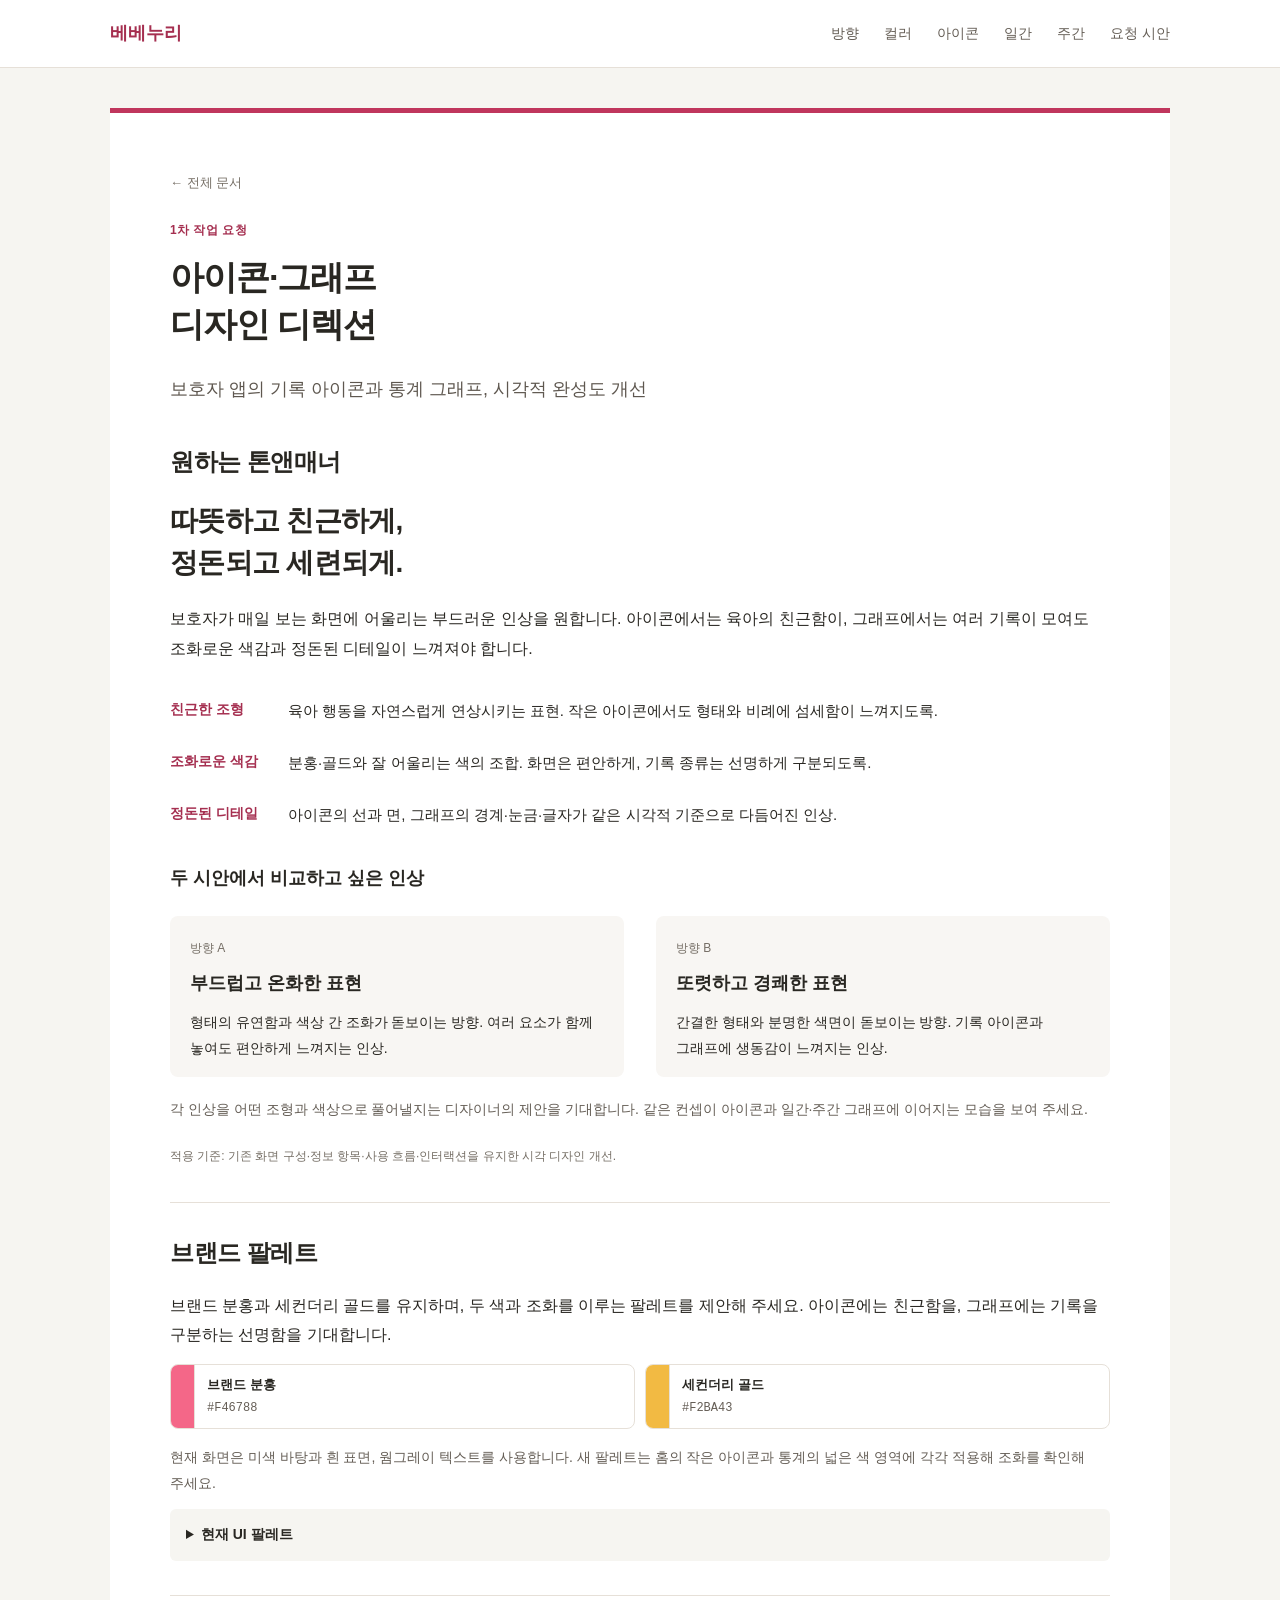
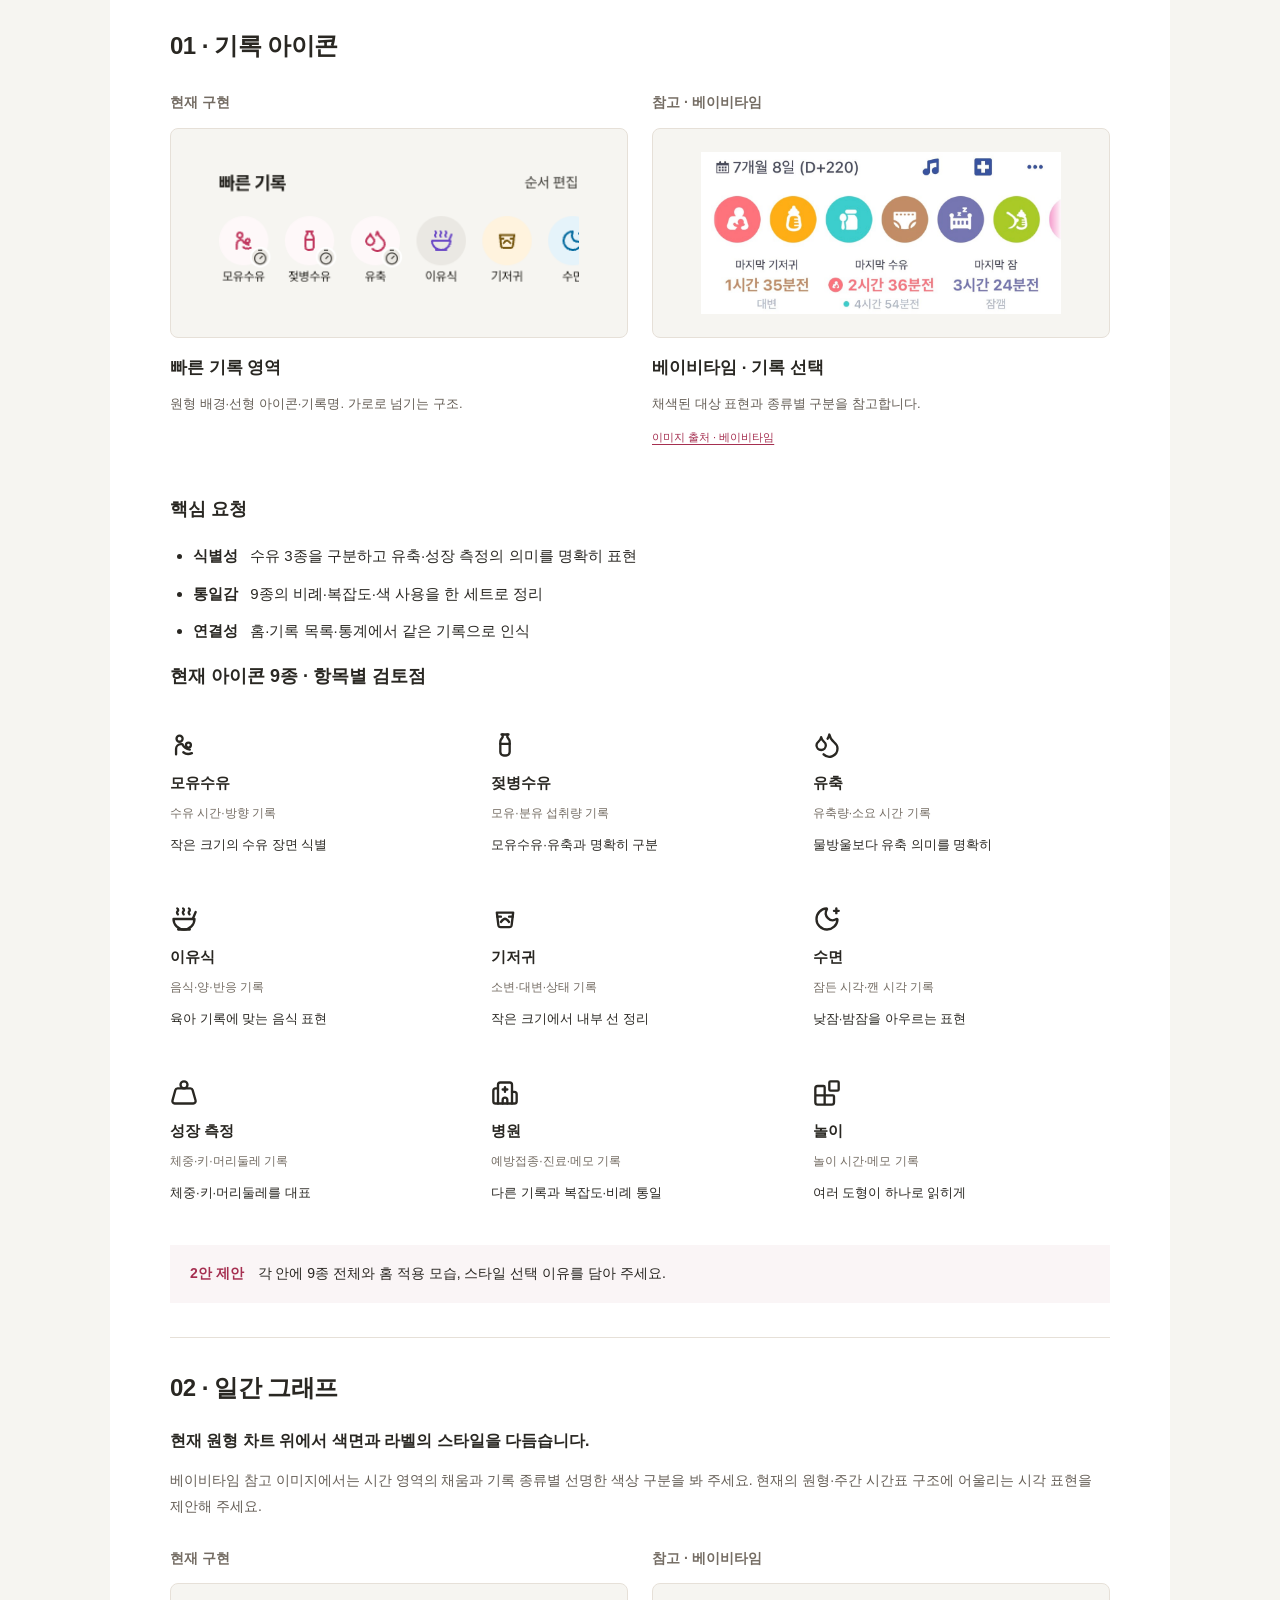
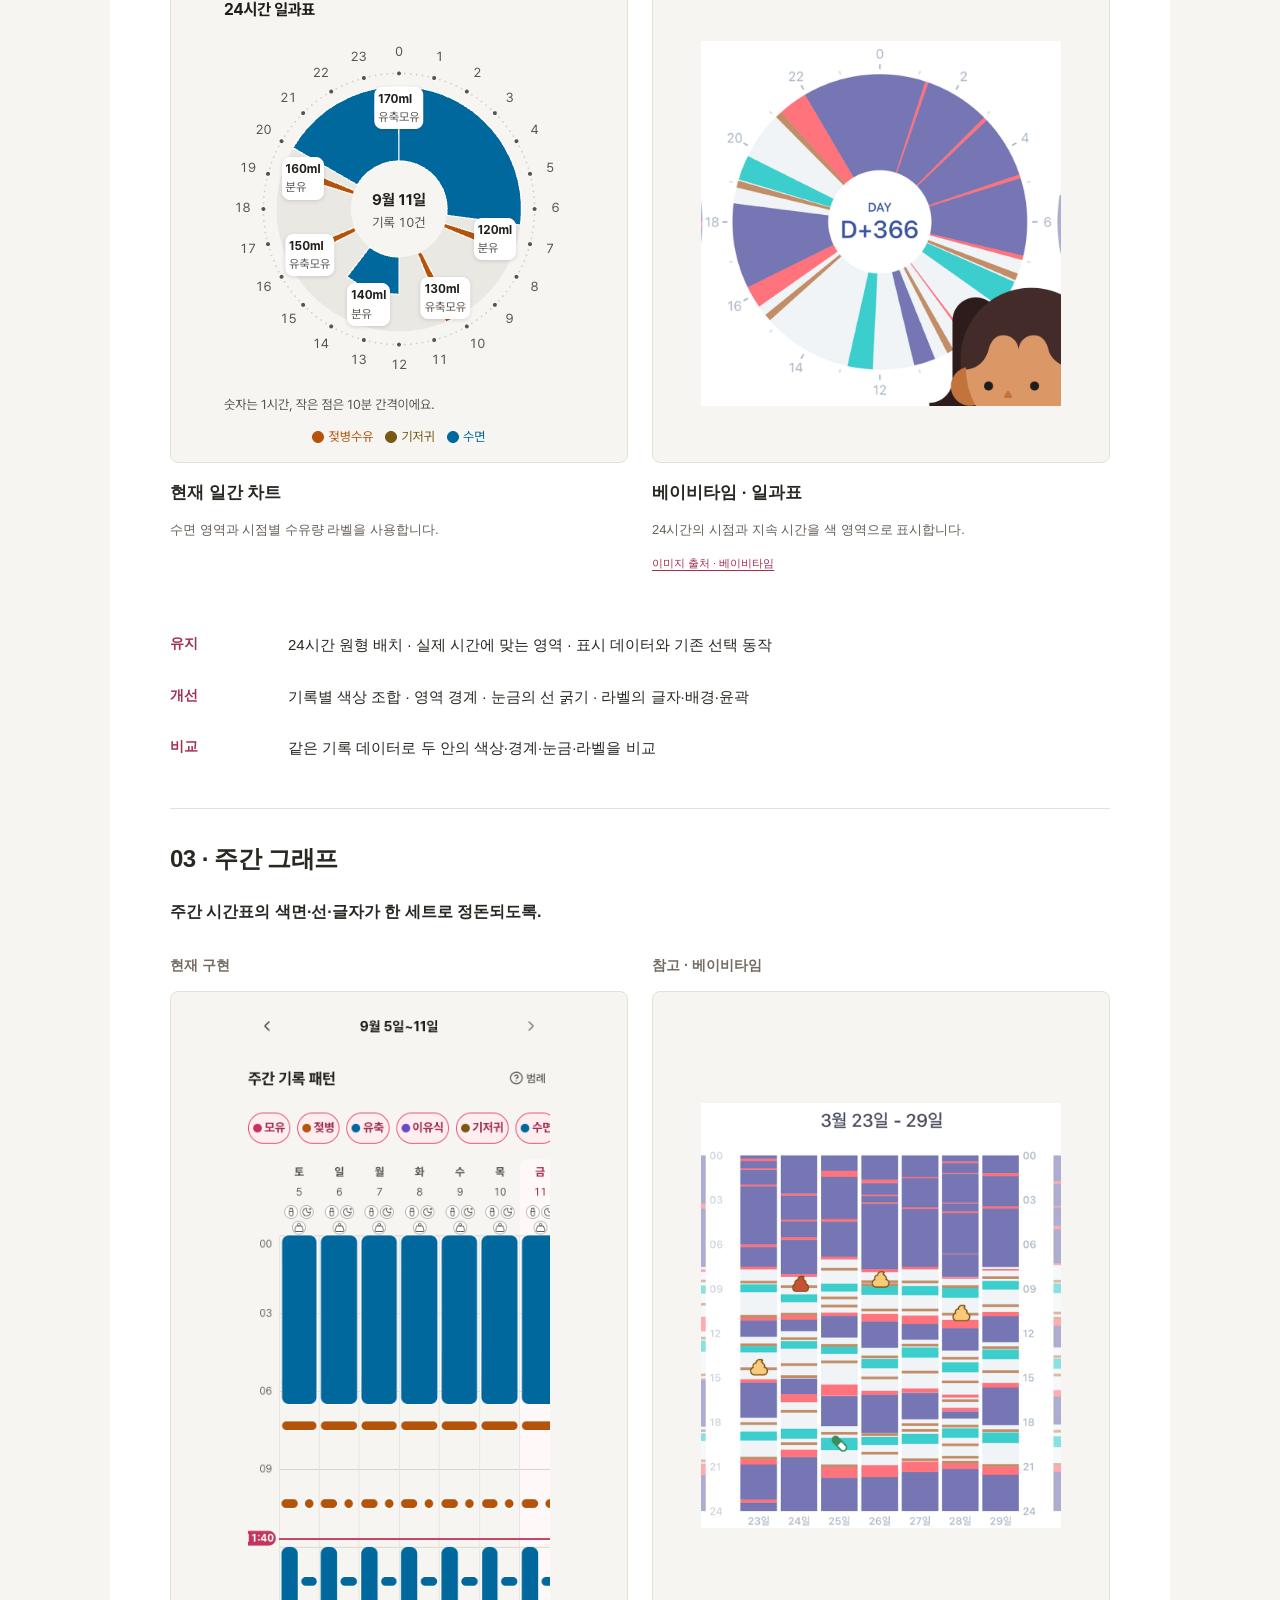
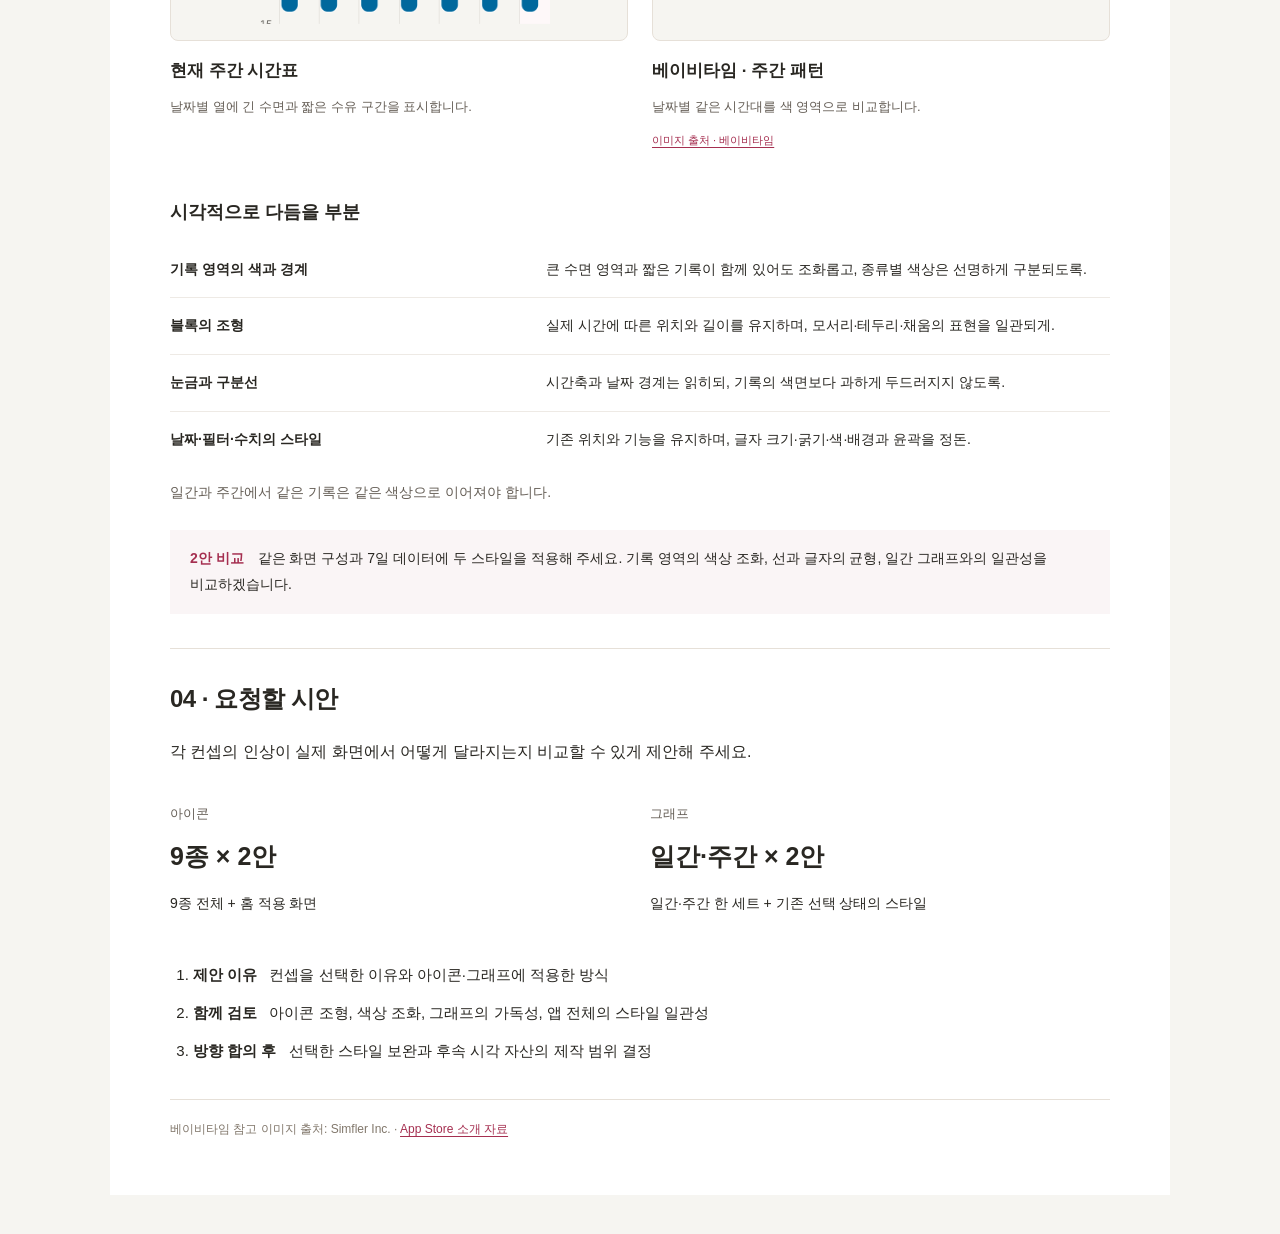
==== commit dc70a2fe: "Lead design request with tone and visual concept directions" ====
--- a/requests/01/index.html
+++ b/requests/01/index.html
@@ -4,14 +4,21 @@
 <p>보호자 앱의 기록 아이콘과 통계 그래프, 시각적 완성도 개선</p>
 </header>
 
-<section id="direction"><h2>디자인 방향</h2>
-<p class="lead"><strong>부드러운 인상 안에서, 기록과 정보는 명확하게.</strong></p>
-<p>기존 화면설계를 바탕으로 아이콘과 그래프의 심미적 완성도를 높이는 작업입니다. 화면 구성·정보 항목·사용 흐름·인터랙션은 유지하며, 조형·컬러·타이포그래피·선과 면의 표현을 하나의 스타일로 다듬어 주세요.</p>
+<section id="direction"><h2>원하는 톤앤매너</h2>
+<p class="concept-lead">따뜻하고 친근하게,<br>정돈되고 세련되게.</p>
+<p>보호자가 매일 보는 화면에 어울리는 부드러운 인상을 원합니다. 아이콘에서는 육아의 친근함이, 그래프에서는 여러 기록이 모여도 조화로운 색감과 정돈된 디테일이 느껴져야 합니다.</p>
 <dl class="brief-rules">
-<div><dt>아이콘</dt><dd>육아 행동을 알아볼 수 있는 친근한 표현. 작은 크기에서도 구분되는 형태와 한 세트의 완성도.</dd></div>
-<div><dt>그래프</dt><dd>시간 영역과 데이터는 그대로 두고, 색면·경계선·눈금·라벨의 시각적 완성도를 개선.</dd></div>
-<div><dt>제안의 초점</dt><dd>아이콘과 그래프의 스타일을 진단하고, 서로 다른 두 시각적 방향을 기존 화면에 적용해 보여 주세요.</dd></div>
+<div><dt>친근한 조형</dt><dd>육아 행동을 자연스럽게 연상시키는 표현. 작은 아이콘에서도 형태와 비례에 섬세함이 느껴지도록.</dd></div>
+<div><dt>조화로운 색감</dt><dd>분홍·골드와 잘 어울리는 색의 조합. 화면은 편안하게, 기록 종류는 선명하게 구분되도록.</dd></div>
+<div><dt>정돈된 디테일</dt><dd>아이콘의 선과 면, 그래프의 경계·눈금·글자가 같은 시각적 기준으로 다듬어진 인상.</dd></div>
 </dl>
+<h3>두 시안에서 비교하고 싶은 인상</h3>
+<div class="concept-options">
+<article><span>방향 A</span><h4>부드럽고 온화한 표현</h4><p>형태의 유연함과 색상 간 조화가 돋보이는 방향. 여러 요소가 함께 놓여도 편안하게 느껴지는 인상.</p></article>
+<article><span>방향 B</span><h4>또렷하고 경쾌한 표현</h4><p>간결한 형태와 분명한 색면이 돋보이는 방향. 기록 아이콘과 그래프에 생동감이 느껴지는 인상.</p></article>
+</div>
+<p class="short-note">각 인상을 어떤 조형과 색상으로 풀어낼지는 디자이너의 제안을 기대합니다. 같은 컨셉이 아이콘과 일간·주간 그래프에 이어지는 모습을 보여 주세요.</p>
+<p class="scope-note">적용 기준: 기존 화면 구성·정보 항목·사용 흐름·인터랙션을 유지한 시각 디자인 개선.</p>
 </section>
 <section id="colors"><h2>브랜드 팔레트</h2>
 <p>브랜드 분홍과 세컨더리 골드를 유지하며, 두 색과 조화를 이루는 팔레트를 제안해 주세요. 아이콘에는 친근함을, 그래프에는 기록을 구분하는 선명함을 기대합니다.</p>
@@ -111,11 +118,11 @@
 <div><strong>눈금과 구분선</strong><span>시간축과 날짜 경계는 읽히되, 기록의 색면보다 과하게 두드러지지 않도록.</span></div>
 <div><strong>날짜·필터·수치의 스타일</strong><span>기존 위치와 기능을 유지하며, 글자 크기·굵기·색·배경과 윤곽을 정돈.</span></div>
 </div>
-<p class="short-note">일간과 주간에서 같은 기록은 같은 색상으로 이어져야 합니다. 현재 화면의 잘림·스크롤 범위·정보 노출 방식은 별도의 기획·개발 검토 항목입니다.</p>
+<p class="short-note">일간과 주간에서 같은 기록은 같은 색상으로 이어져야 합니다. </p>
 <p class="deliver-line"><strong>2안 비교</strong> 같은 화면 구성과 7일 데이터에 두 스타일을 적용해 주세요. 기록 영역의 색상 조화, 선과 글자의 균형, 일간 그래프와의 일관성을 비교하겠습니다.</p>
 </section>
 <section id="scope"><h2>04 · 요청할 시안</h2>
-<p>각 시안의 표현 방향과 개선 이유를 실제 화면에서 비교할 수 있게 제안해 주세요.</p>
+<p>각 컨셉의 인상이 실제 화면에서 어떻게 달라지는지 비교할 수 있게 제안해 주세요.</p>
 <div class="deliverables"><article><span>아이콘</span><h3>9종 × 2안</h3>
 <p>9종 전체 + 홈 적용 화면</p>
 </article>
@@ -123,7 +130,7 @@
 <p>일간·주간 한 세트 + 기존 선택 상태의 스타일</p>
 </article>
 </div>
-<ol class="concise-list"><li><strong>제안 이유</strong> 각 안의 시각적 컨셉과 표현의 차이</li><li><strong>함께 검토</strong> 아이콘 조형, 색상 조화, 그래프의 가독성, 앱 전체의 스타일 일관성</li><li><strong>방향 합의 후</strong> 선택한 스타일 보완과 후속 시각 자산의 제작 범위 결정</li></ol>
+<ol class="concise-list"><li><strong>제안 이유</strong> 컨셉을 선택한 이유와 아이콘·그래프에 적용한 방식</li><li><strong>함께 검토</strong> 아이콘 조형, 색상 조화, 그래프의 가독성, 앱 전체의 스타일 일관성</li><li><strong>방향 합의 후</strong> 선택한 스타일 보완과 후속 시각 자산의 제작 범위 결정</li></ol>
 </section>
 <footer>베이비타임 참고 이미지 출처: Simfler Inc. · <a href="https://apps.apple.com/kr/app/babytime-record-analysis/id1052459780" target="_blank" rel="noreferrer">App Store 소개 자료</a></footer>
 </main><dialog id="zoom" aria-label="참고 이미지 확대"><button id="close">닫기</button><img id="full" alt=""></dialog>
--- a/styles.css
+++ b/styles.css
@@ -68,3 +68,8 @@
 .document-copy h2{font-size:23px;margin:0 0 8px;transition:color .15s}.document-copy>p{font-size:14px;color:#655e56;margin:0}
 .document-tags{display:flex;gap:8px;flex-wrap:wrap;margin-top:18px}.document-tags span{font-size:12px;padding:4px 9px;background:#f6f5f1;border-radius:4px;color:#655e56}.document-arrow{font-size:22px;color:#a52f50}
 @media(max-width:700px){.library{padding:32px 22px}.library h1{font-size:30px}.library header{margin-bottom:38px}.document-row{grid-template-columns:30px minmax(0,1fr) 18px;gap:10px}.document-copy h2{font-size:20px}.document-number{font-size:19px}.document-copy>p{font-size:13px}.document-arrow{font-size:18px}.back-to-list{margin-bottom:20px}}
+
+.concept-lead{font-size:28px;line-height:1.5;letter-spacing:-.7px;font-weight:650;margin:20px 0}
+.concept-options{display:grid;grid-template-columns:1fr 1fr;gap:32px;margin:20px 0}.concept-options article{padding:16px 20px;background:#f8f6f3;border-radius:8px}.concept-options span{font-size:12px;color:#756e65}.concept-options h4{font-size:18px;margin:6px 0 9px}.concept-options p{font-size:14px;margin:0}
+.scope-note{font-size:12px;color:#756e65;margin-top:22px}
+@media(max-width:700px){.concept-lead{font-size:25px}.concept-options{grid-template-columns:1fr;gap:12px}}
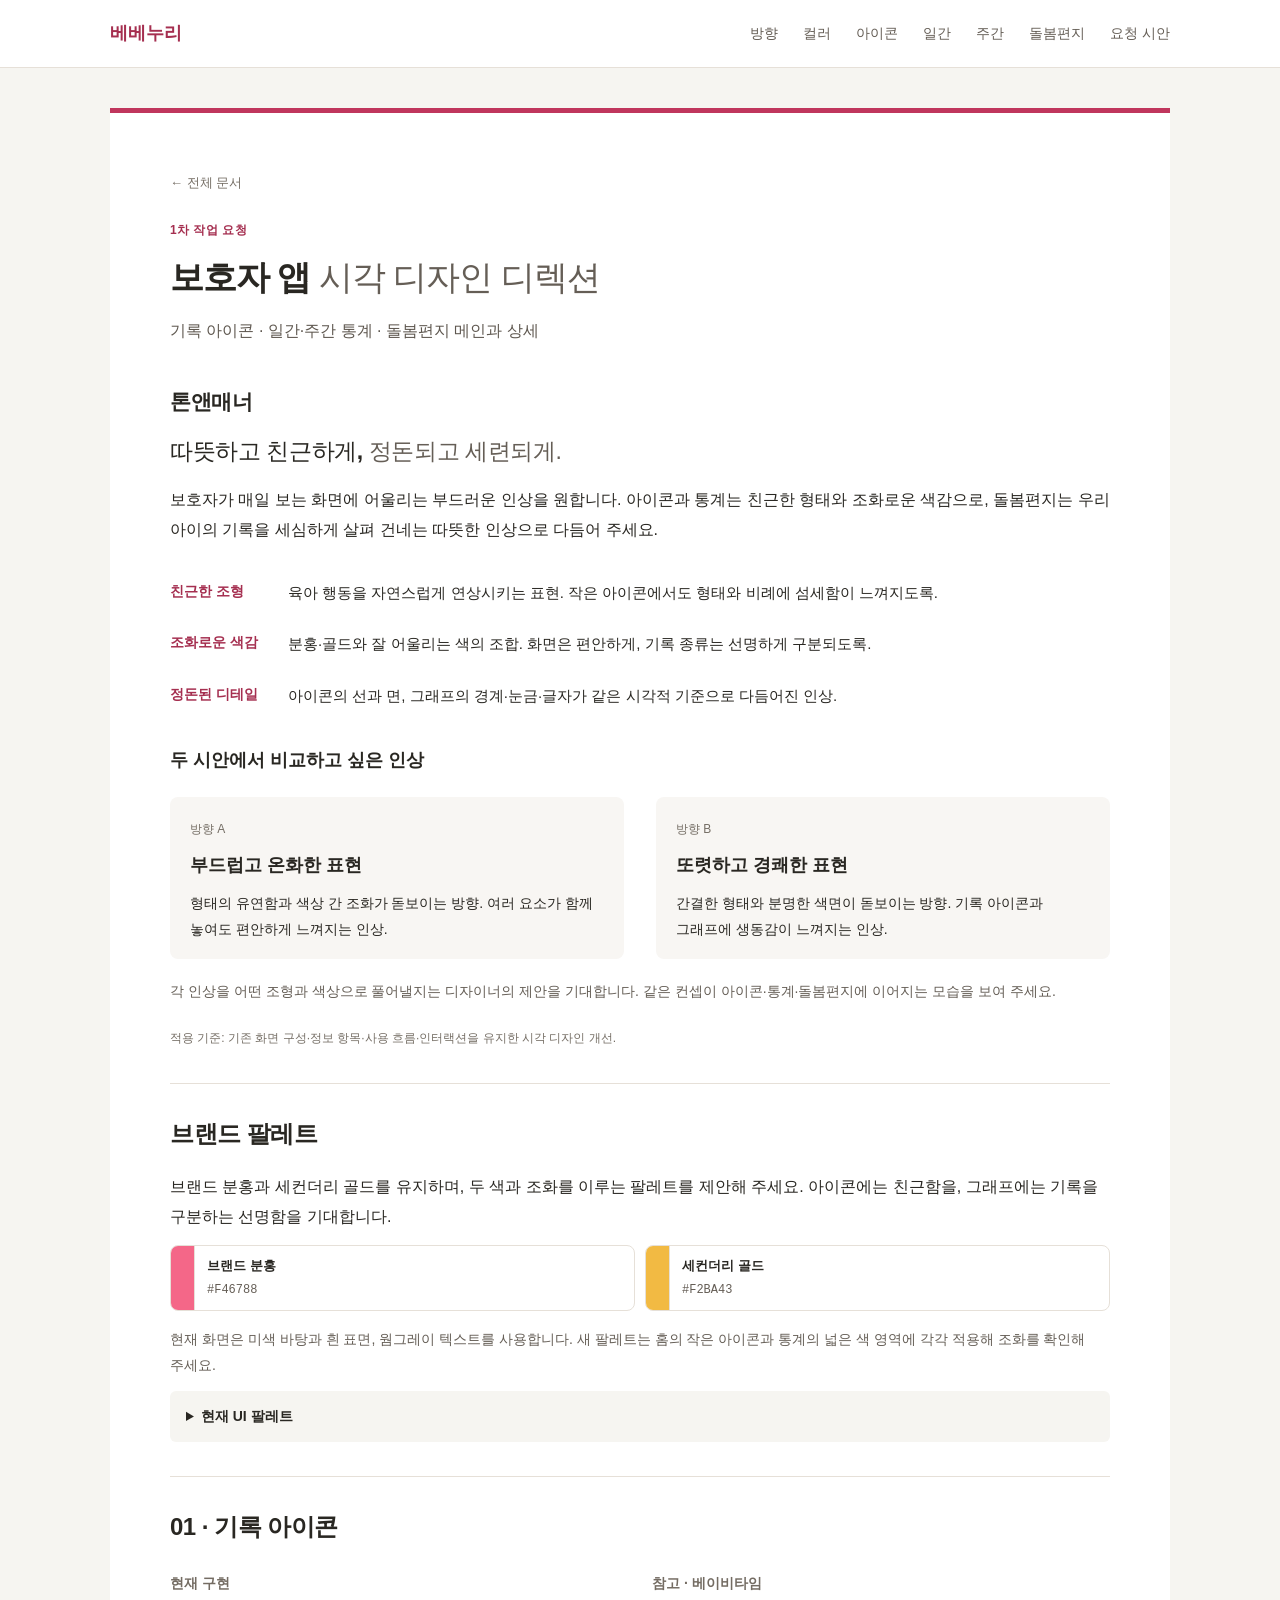
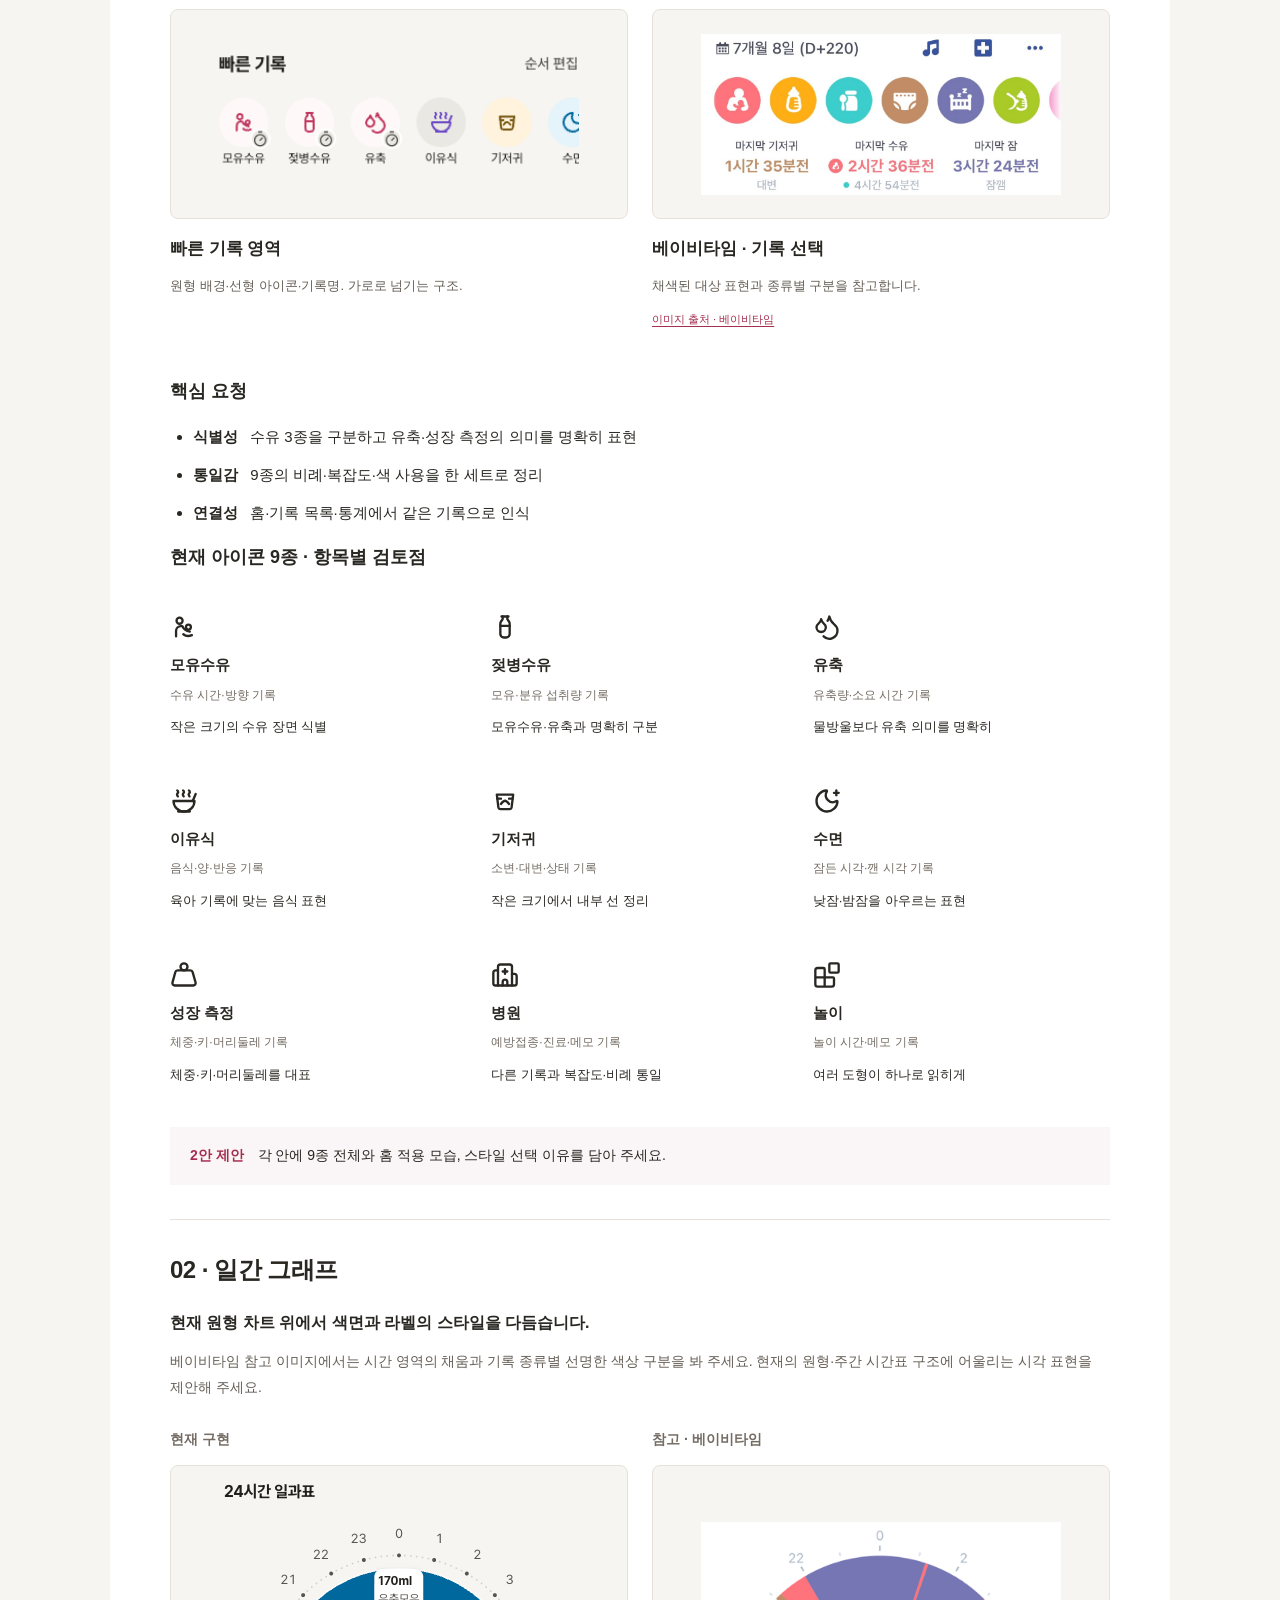
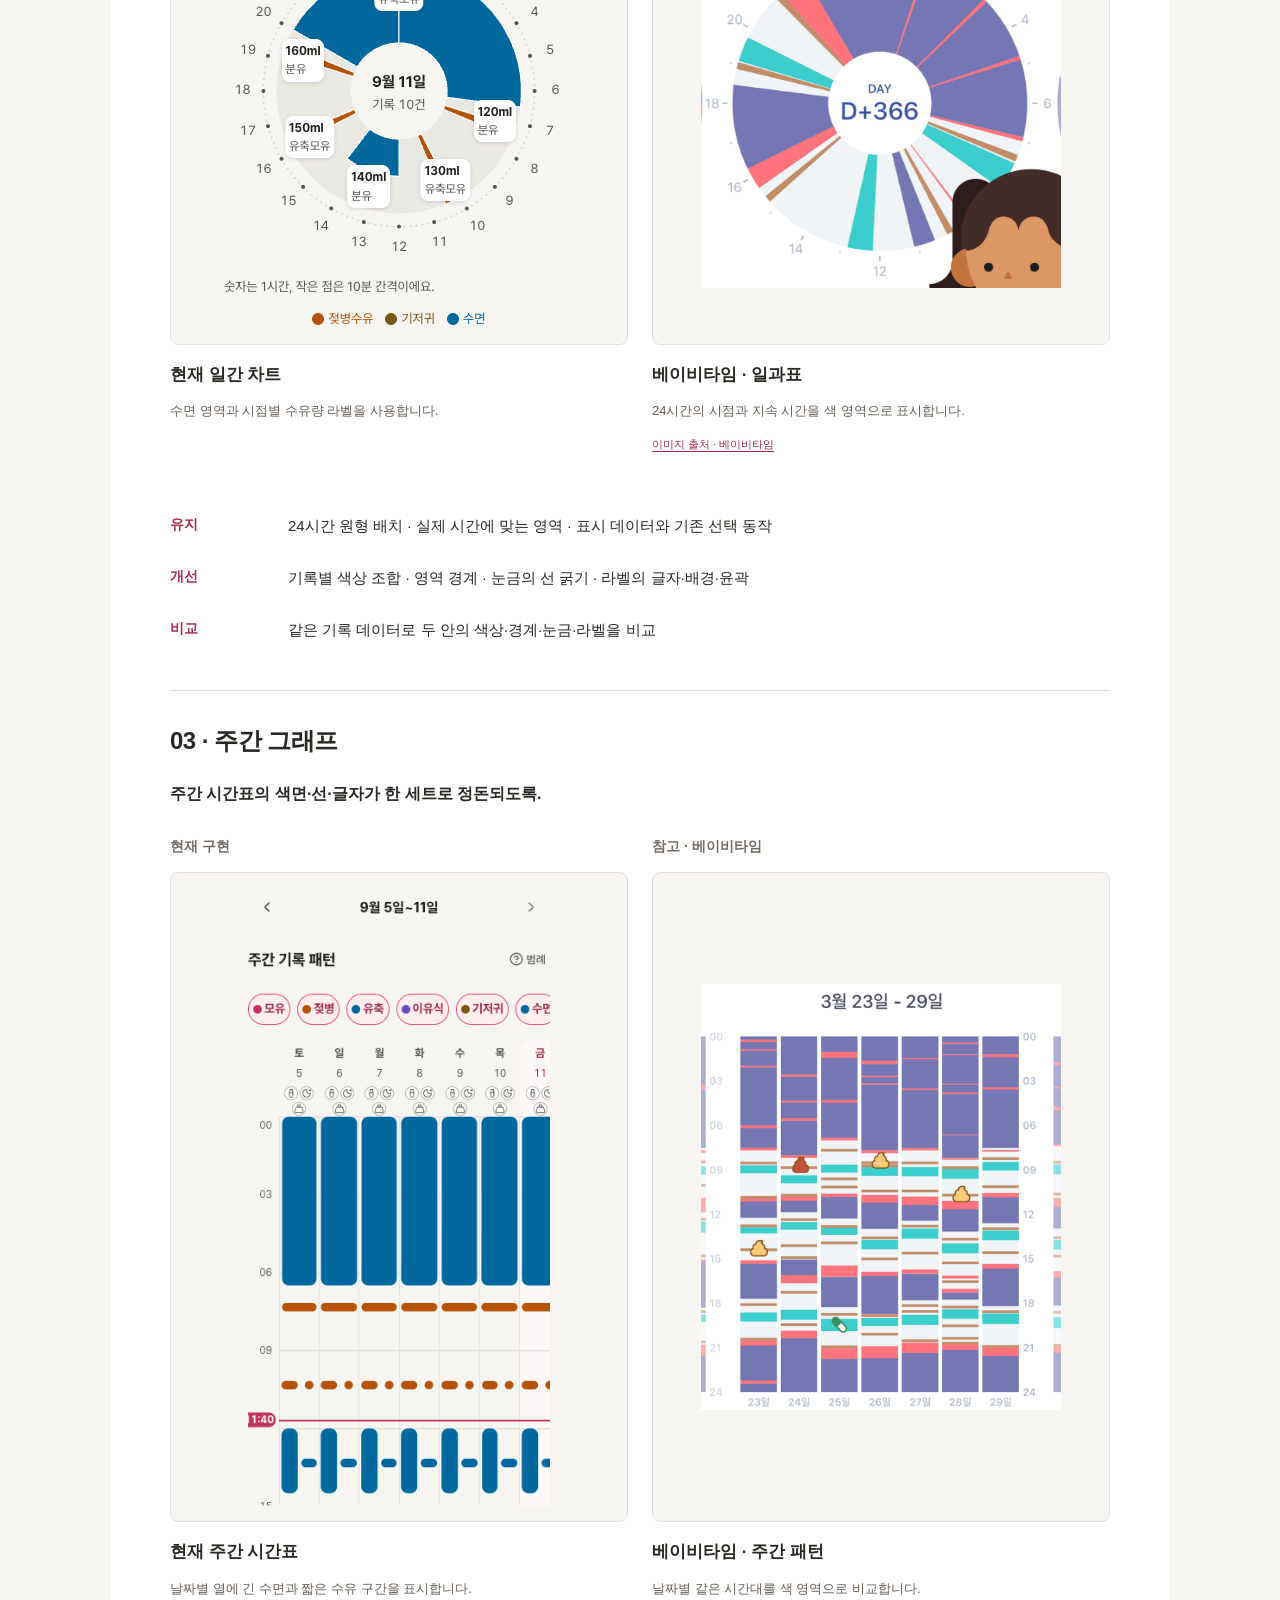
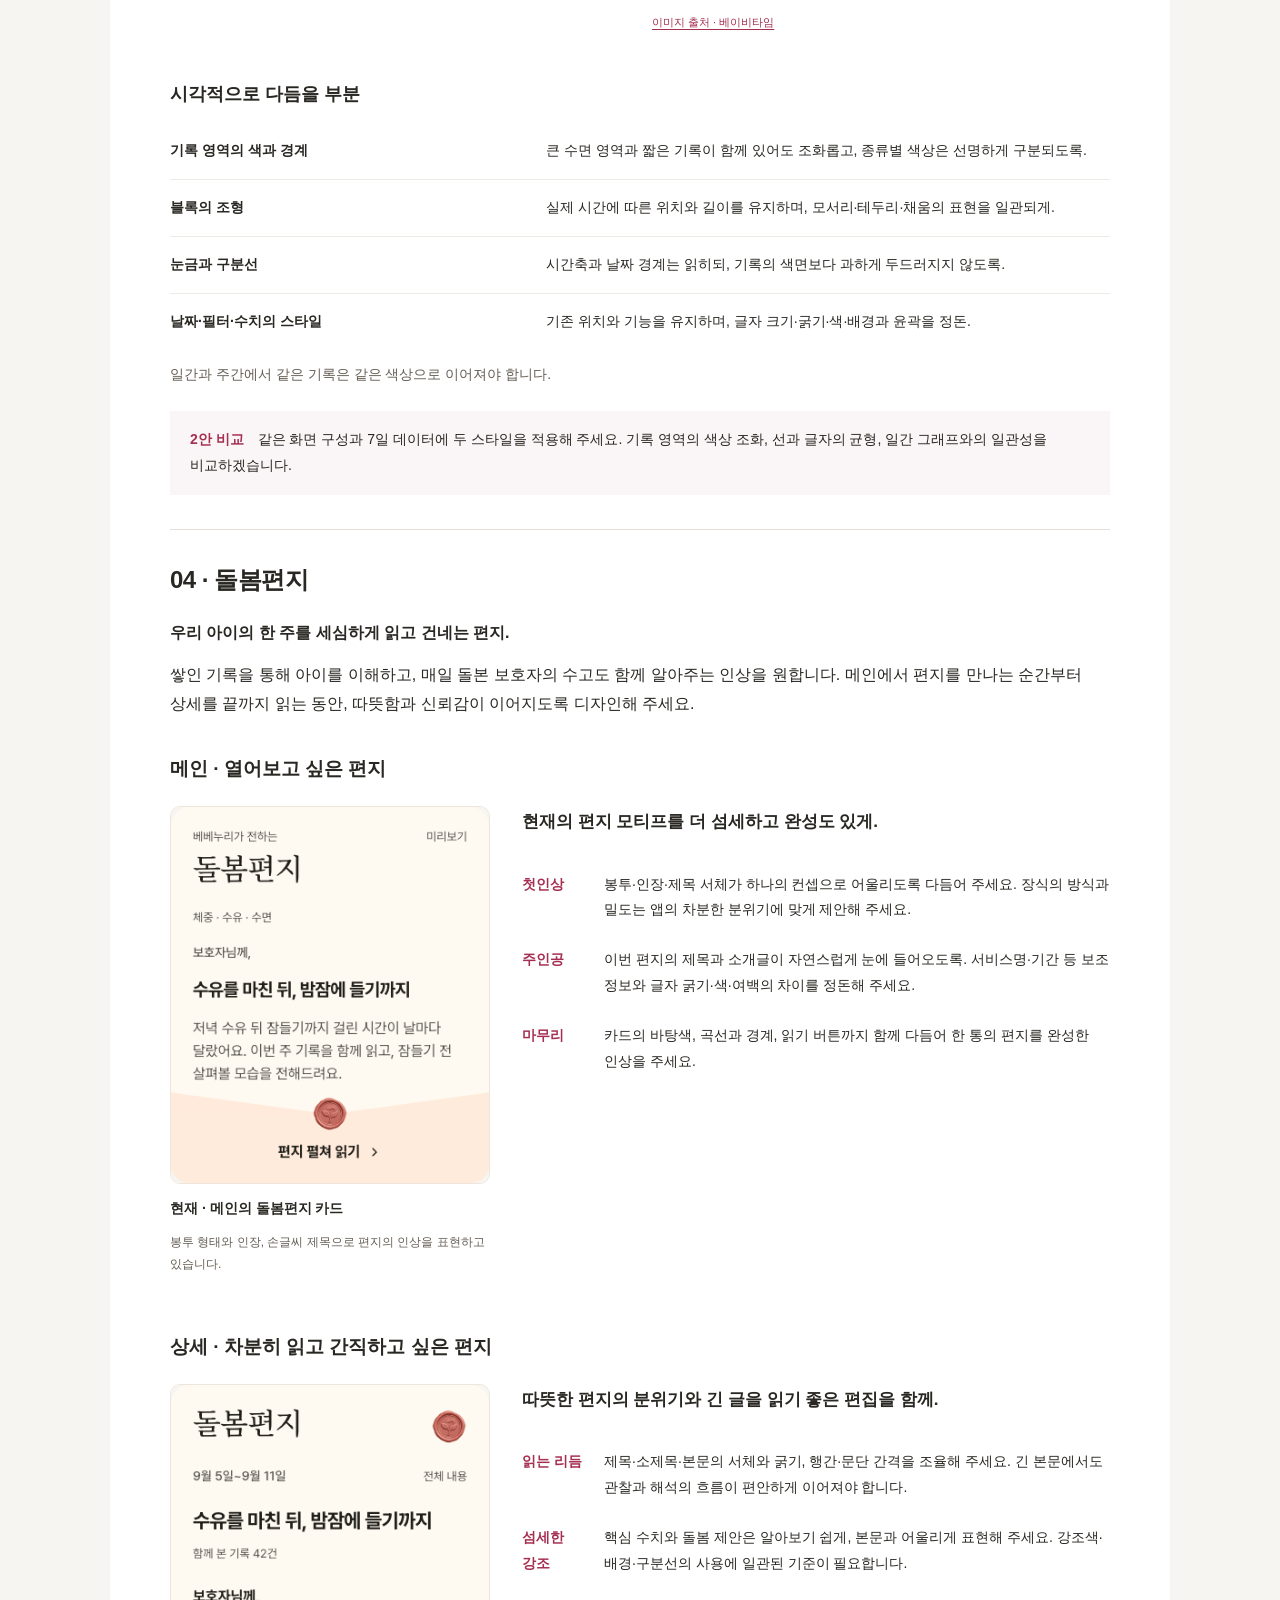
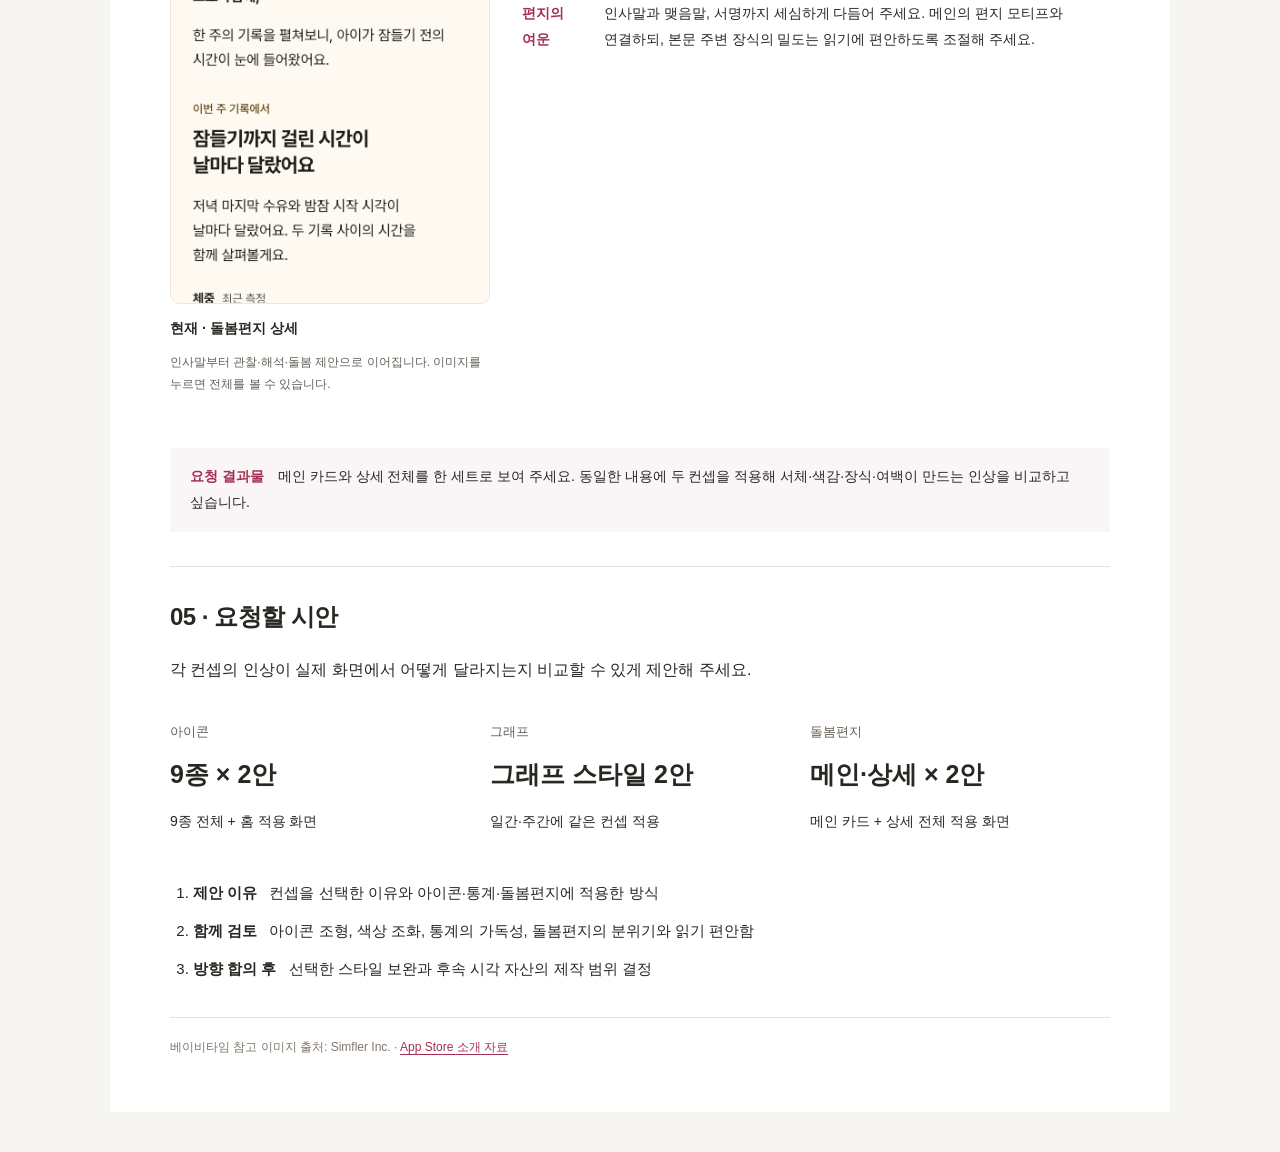
==== commit a9eff673: "Clarify care letter main and detail visual design brief" ====
--- a/requests/01/index.html
+++ b/requests/01/index.html
@@ -1,12 +1,12 @@
-<!doctype html><html lang="ko"><head><meta charset="utf-8"><meta name="viewport" content="width=device-width,initial-scale=1"><title>1차 작업 요청 · 아이콘·그래프 | 베베누리</title><meta name="description" content="베베누리 보호자 앱의 기록 아이콘과 일간·주간 그래프 디자인 디렉션"><meta name="robots" content="noindex,nofollow">
-<link rel="stylesheet" href="/styles.css"></head><body><nav class="site-nav" aria-label="문서 목차"><a class="brand" href="/">베베누리</a><a href="#direction">방향</a><a href="#colors">컬러</a><a href="#icons">아이콘</a><a href="#daily">일간</a><a href="#weekly">주간</a><a href="#scope">요청 시안</a></nav><main id="top">
-<header><a class="back-to-list" href="/">← 전체 문서</a><p class="request-label">1차 작업 요청</p><h1>아이콘·그래프<br>디자인 디렉션</h1>
-<p>보호자 앱의 기록 아이콘과 통계 그래프, 시각적 완성도 개선</p>
+<!doctype html><html lang="ko"><head><meta charset="utf-8"><meta name="viewport" content="width=device-width,initial-scale=1"><title>1차 작업 요청 · 시각 디자인 | 베베누리</title><meta name="description" content="베베누리 보호자 앱의 기록 아이콘·통계·돌봄편지 시각 디자인 디렉션"><meta name="robots" content="noindex,nofollow">
+<link rel="stylesheet" href="/styles.css"></head><body><nav class="site-nav" aria-label="문서 목차"><a class="brand" href="/">베베누리</a><a href="#direction">방향</a><a href="#colors">컬러</a><a href="#icons">아이콘</a><a href="#daily">일간</a><a href="#weekly">주간</a><a href="#letter">돌봄편지</a><a href="#scope">요청 시안</a></nav><main id="top">
+<header><a class="back-to-list" href="/">← 전체 문서</a><p class="request-label">1차 작업 요청</p><h1 class="document-title"><strong>보호자 앱</strong> <span>시각 디자인 디렉션</span></h1>
+<p>기록 아이콘 · 일간·주간 통계 · 돌봄편지 메인과 상세</p>
 </header>
 
-<section id="direction"><h2>원하는 톤앤매너</h2>
-<p class="concept-lead">따뜻하고 친근하게,<br>정돈되고 세련되게.</p>
-<p>보호자가 매일 보는 화면에 어울리는 부드러운 인상을 원합니다. 아이콘에서는 육아의 친근함이, 그래프에서는 여러 기록이 모여도 조화로운 색감과 정돈된 디테일이 느껴져야 합니다.</p>
+<section id="direction"><h2>톤앤매너</h2>
+<p class="concept-lead">따뜻하고 친근하게, <span>정돈되고 세련되게.</span></p>
+<p>보호자가 매일 보는 화면에 어울리는 부드러운 인상을 원합니다. 아이콘과 통계는 친근한 형태와 조화로운 색감으로, 돌봄편지는 우리 아이의 기록을 세심하게 살펴 건네는 따뜻한 인상으로 다듬어 주세요.</p>
 <dl class="brief-rules">
 <div><dt>친근한 조형</dt><dd>육아 행동을 자연스럽게 연상시키는 표현. 작은 아이콘에서도 형태와 비례에 섬세함이 느껴지도록.</dd></div>
 <div><dt>조화로운 색감</dt><dd>분홍·골드와 잘 어울리는 색의 조합. 화면은 편안하게, 기록 종류는 선명하게 구분되도록.</dd></div>
@@ -17,7 +17,7 @@
 <article><span>방향 A</span><h4>부드럽고 온화한 표현</h4><p>형태의 유연함과 색상 간 조화가 돋보이는 방향. 여러 요소가 함께 놓여도 편안하게 느껴지는 인상.</p></article>
 <article><span>방향 B</span><h4>또렷하고 경쾌한 표현</h4><p>간결한 형태와 분명한 색면이 돋보이는 방향. 기록 아이콘과 그래프에 생동감이 느껴지는 인상.</p></article>
 </div>
-<p class="short-note">각 인상을 어떤 조형과 색상으로 풀어낼지는 디자이너의 제안을 기대합니다. 같은 컨셉이 아이콘과 일간·주간 그래프에 이어지는 모습을 보여 주세요.</p>
+<p class="short-note">각 인상을 어떤 조형과 색상으로 풀어낼지는 디자이너의 제안을 기대합니다. 같은 컨셉이 아이콘·통계·돌봄편지에 이어지는 모습을 보여 주세요.</p>
 <p class="scope-note">적용 기준: 기존 화면 구성·정보 항목·사용 흐름·인터랙션을 유지한 시각 디자인 개선.</p>
 </section>
 <section id="colors"><h2>브랜드 팔레트</h2>
@@ -121,16 +121,41 @@
 <p class="short-note">일간과 주간에서 같은 기록은 같은 색상으로 이어져야 합니다. </p>
 <p class="deliver-line"><strong>2안 비교</strong> 같은 화면 구성과 7일 데이터에 두 스타일을 적용해 주세요. 기록 영역의 색상 조화, 선과 글자의 균형, 일간 그래프와의 일관성을 비교하겠습니다.</p>
 </section>
-<section id="scope"><h2>04 · 요청할 시안</h2>
+<section id="letter"><h2>04 · 돌봄편지</h2>
+<p class="lead"><strong>우리 아이의 한 주를 세심하게 읽고 건네는 편지.</strong></p>
+<p>쌓인 기록을 통해 아이를 이해하고, 매일 돌본 보호자의 수고도 함께 알아주는 인상을 원합니다. 메인에서 편지를 만나는 순간부터 상세를 끝까지 읽는 동안, 따뜻함과 신뢰감이 이어지도록 디자인해 주세요.</p>
+<h3 class="letter-subtitle">메인 · 열어보고 싶은 편지</h3>
+<div class="letter-direction">
+<figure><button class="expand" aria-label="현재 돌봄편지 메인 카드 확대"><img src="/assets/01/letter-main.png" alt="현재 메인의 돌봄편지 카드: 제목과 소개글, 봉투 형태와 인장, 편지 펼쳐 읽기 버튼"></button><figcaption><strong>현재 · 메인의 돌봄편지 카드</strong><p>봉투 형태와 인장, 손글씨 제목으로 편지의 인상을 표현하고 있습니다.</p></figcaption></figure>
+<div><p class="letter-intent">현재의 편지 모티프를 더 섬세하고 완성도 있게.</p>
+<dl class="brief-rules">
+<div><dt>첫인상</dt><dd>봉투·인장·제목 서체가 하나의 컨셉으로 어울리도록 다듬어 주세요. 장식의 방식과 밀도는 앱의 차분한 분위기에 맞게 제안해 주세요.</dd></div>
+<div><dt>주인공</dt><dd>이번 편지의 제목과 소개글이 자연스럽게 눈에 들어오도록. 서비스명·기간 등 보조 정보와 글자 굵기·색·여백의 차이를 정돈해 주세요.</dd></div>
+<div><dt>마무리</dt><dd>카드의 바탕색, 곡선과 경계, 읽기 버튼까지 함께 다듬어 한 통의 편지를 완성한 인상을 주세요.</dd></div>
+</dl></div></div>
+<h3 class="letter-subtitle">상세 · 차분히 읽고 간직하고 싶은 편지</h3>
+<div class="letter-direction">
+<figure><button class="expand letter-detail-image" aria-label="현재 돌봄편지 상세 전체 확대"><img src="/assets/01/letter-detail.png" alt="현재 돌봄편지 상세: 인사말, 기록 관찰, 수치 요약, 해석, 돌봄 제안과 맺음말"></button><figcaption><strong>현재 · 돌봄편지 상세</strong><p>인사말부터 관찰·해석·돌봄 제안으로 이어집니다. 이미지를 누르면 전체를 볼 수 있습니다.</p></figcaption></figure>
+<div><p class="letter-intent">따뜻한 편지의 분위기와 긴 글을 읽기 좋은 편집을 함께.</p>
+<dl class="brief-rules">
+<div><dt>읽는 리듬</dt><dd>제목·소제목·본문의 서체와 굵기, 행간·문단 간격을 조율해 주세요. 긴 본문에서도 관찰과 해석의 흐름이 편안하게 이어져야 합니다.</dd></div>
+<div><dt>섬세한 강조</dt><dd>핵심 수치와 돌봄 제안은 알아보기 쉽게, 본문과 어울리게 표현해 주세요. 강조색·배경·구분선의 사용에 일관된 기준이 필요합니다.</dd></div>
+<div><dt>편지의 여운</dt><dd>인사말과 맺음말, 서명까지 세심하게 다듬어 주세요. 메인의 편지 모티프와 연결하되, 본문 주변 장식의 밀도는 읽기에 편안하도록 조절해 주세요.</dd></div>
+</dl></div></div>
+<p class="deliver-line"><strong>요청 결과물</strong> 메인 카드와 상세 전체를 한 세트로 보여 주세요. 동일한 내용에 두 컨셉을 적용해 서체·색감·장식·여백이 만드는 인상을 비교하고 싶습니다.</p>
+</section>
+
+<section id="scope"><h2>05 · 요청할 시안</h2>
 <p>각 컨셉의 인상이 실제 화면에서 어떻게 달라지는지 비교할 수 있게 제안해 주세요.</p>
 <div class="deliverables"><article><span>아이콘</span><h3>9종 × 2안</h3>
 <p>9종 전체 + 홈 적용 화면</p>
 </article>
-<article><span>그래프</span><h3>일간·주간 × 2안</h3>
-<p>일간·주간 한 세트 + 기존 선택 상태의 스타일</p>
+<article><span>그래프</span><h3>그래프 스타일 2안</h3>
+<p>일간·주간에 같은 컨셉 적용</p>
 </article>
+<article><span>돌봄편지</span><h3>메인·상세 × 2안</h3><p>메인 카드 + 상세 전체 적용 화면</p></article>
 </div>
-<ol class="concise-list"><li><strong>제안 이유</strong> 컨셉을 선택한 이유와 아이콘·그래프에 적용한 방식</li><li><strong>함께 검토</strong> 아이콘 조형, 색상 조화, 그래프의 가독성, 앱 전체의 스타일 일관성</li><li><strong>방향 합의 후</strong> 선택한 스타일 보완과 후속 시각 자산의 제작 범위 결정</li></ol>
+<ol class="concise-list"><li><strong>제안 이유</strong> 컨셉을 선택한 이유와 아이콘·통계·돌봄편지에 적용한 방식</li><li><strong>함께 검토</strong> 아이콘 조형, 색상 조화, 통계의 가독성, 돌봄편지의 분위기와 읽기 편안함</li><li><strong>방향 합의 후</strong> 선택한 스타일 보완과 후속 시각 자산의 제작 범위 결정</li></ol>
 </section>
 <footer>베이비타임 참고 이미지 출처: Simfler Inc. · <a href="https://apps.apple.com/kr/app/babytime-record-analysis/id1052459780" target="_blank" rel="noreferrer">App Store 소개 자료</a></footer>
 </main><dialog id="zoom" aria-label="참고 이미지 확대"><button id="close">닫기</button><img id="full" alt=""></dialog>
--- a/styles.css
+++ b/styles.css
@@ -73,3 +73,20 @@
 .concept-options{display:grid;grid-template-columns:1fr 1fr;gap:32px;margin:20px 0}.concept-options article{padding:16px 20px;background:#f8f6f3;border-radius:8px}.concept-options span{font-size:12px;color:#756e65}.concept-options h4{font-size:18px;margin:6px 0 9px}.concept-options p{font-size:14px;margin:0}
 .scope-note{font-size:12px;color:#756e65;margin-top:22px}
 @media(max-width:700px){.concept-lead{font-size:25px}.concept-options{grid-template-columns:1fr;gap:12px}}
+
+header .document-title{font-size:34px;line-height:1.4;letter-spacing:-1px;margin:0 0 16px;font-weight:400}
+.document-title strong{font-weight:720}.document-title>span{font-weight:400;color:#655e56}
+header>p:last-child{font-size:16px;line-height:1.7;margin-top:0}header{margin-bottom:42px}
+#direction h2{font-size:21px;margin-bottom:16px}
+.concept-lead{font-size:23px;font-weight:550;line-height:1.55;letter-spacing:-.4px;margin:0 0 16px}
+.concept-lead span{font-weight:400;color:#655e56}
+@media(max-width:700px){header .document-title{font-size:27px;letter-spacing:-.7px}.concept-lead{font-size:20px}header>p:last-child{font-size:14px}header{margin-bottom:32px}}
+
+.letter-subtitle{margin-top:32px;font-size:19px}
+.letter-direction{display:grid;grid-template-columns:320px minmax(0,1fr);gap:32px;align-items:start;margin:20px 0 32px}
+.letter-direction figure{border:0;border-radius:0}.letter-direction .expand{background:#fff9ef;border:1px solid #eee6da;border-radius:10px;overflow:hidden}
+.letter-direction figcaption{padding:12px 0;font-size:12px}.letter-direction figcaption strong{font-size:14px}
+.letter-direction .letter-detail-image{height:520px}.letter-detail-image img{height:100%;object-fit:cover;object-position:top}
+.letter-intent{margin:0 0 16px;font-size:17px;font-weight:600}.letter-direction .brief-rules>div{grid-template-columns:68px minmax(0,1fr);gap:14px}.letter-direction .brief-rules dd{font-size:14px}
+.deliverables{grid-template-columns:repeat(3,minmax(0,1fr))}
+@media(max-width:700px){.letter-direction{grid-template-columns:1fr;gap:20px}.letter-direction figure{width:min(100%,350px);margin:auto}.deliverables{grid-template-columns:1fr}.letter-subtitle{font-size:18px}}
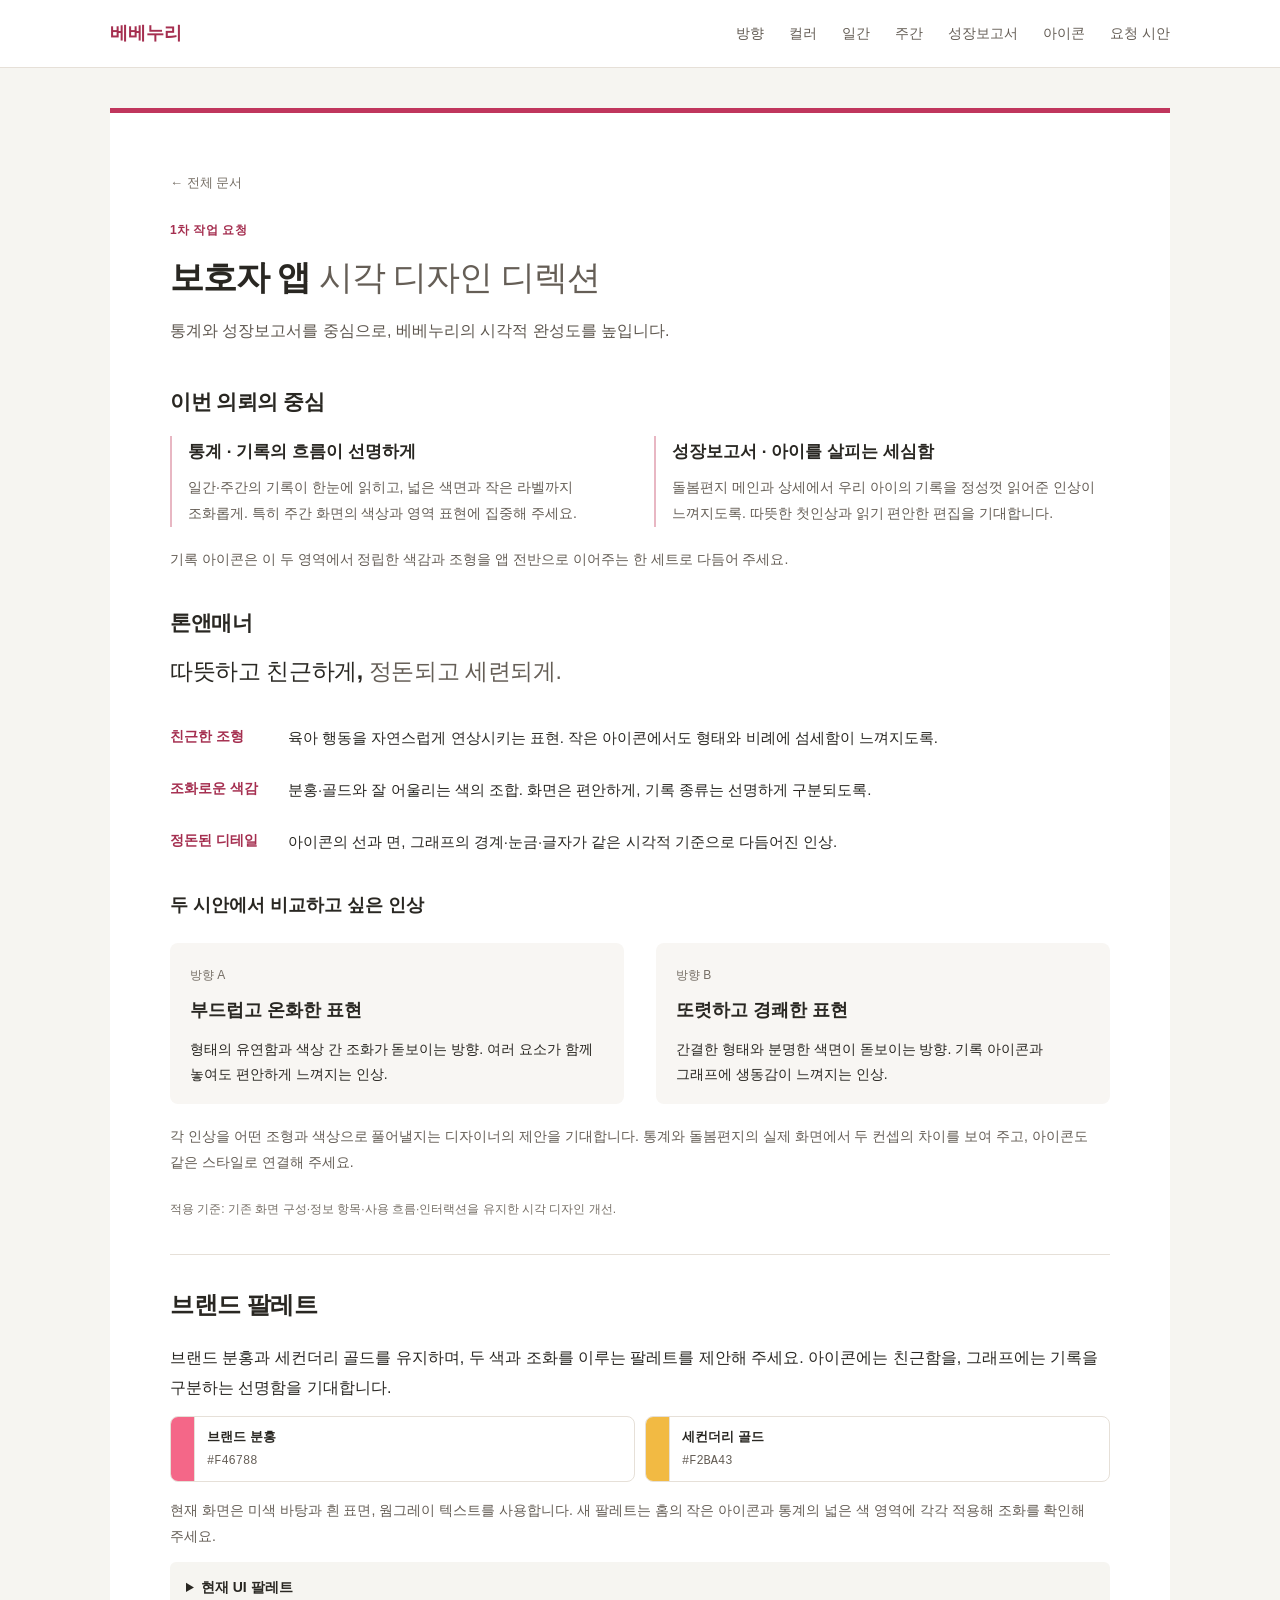
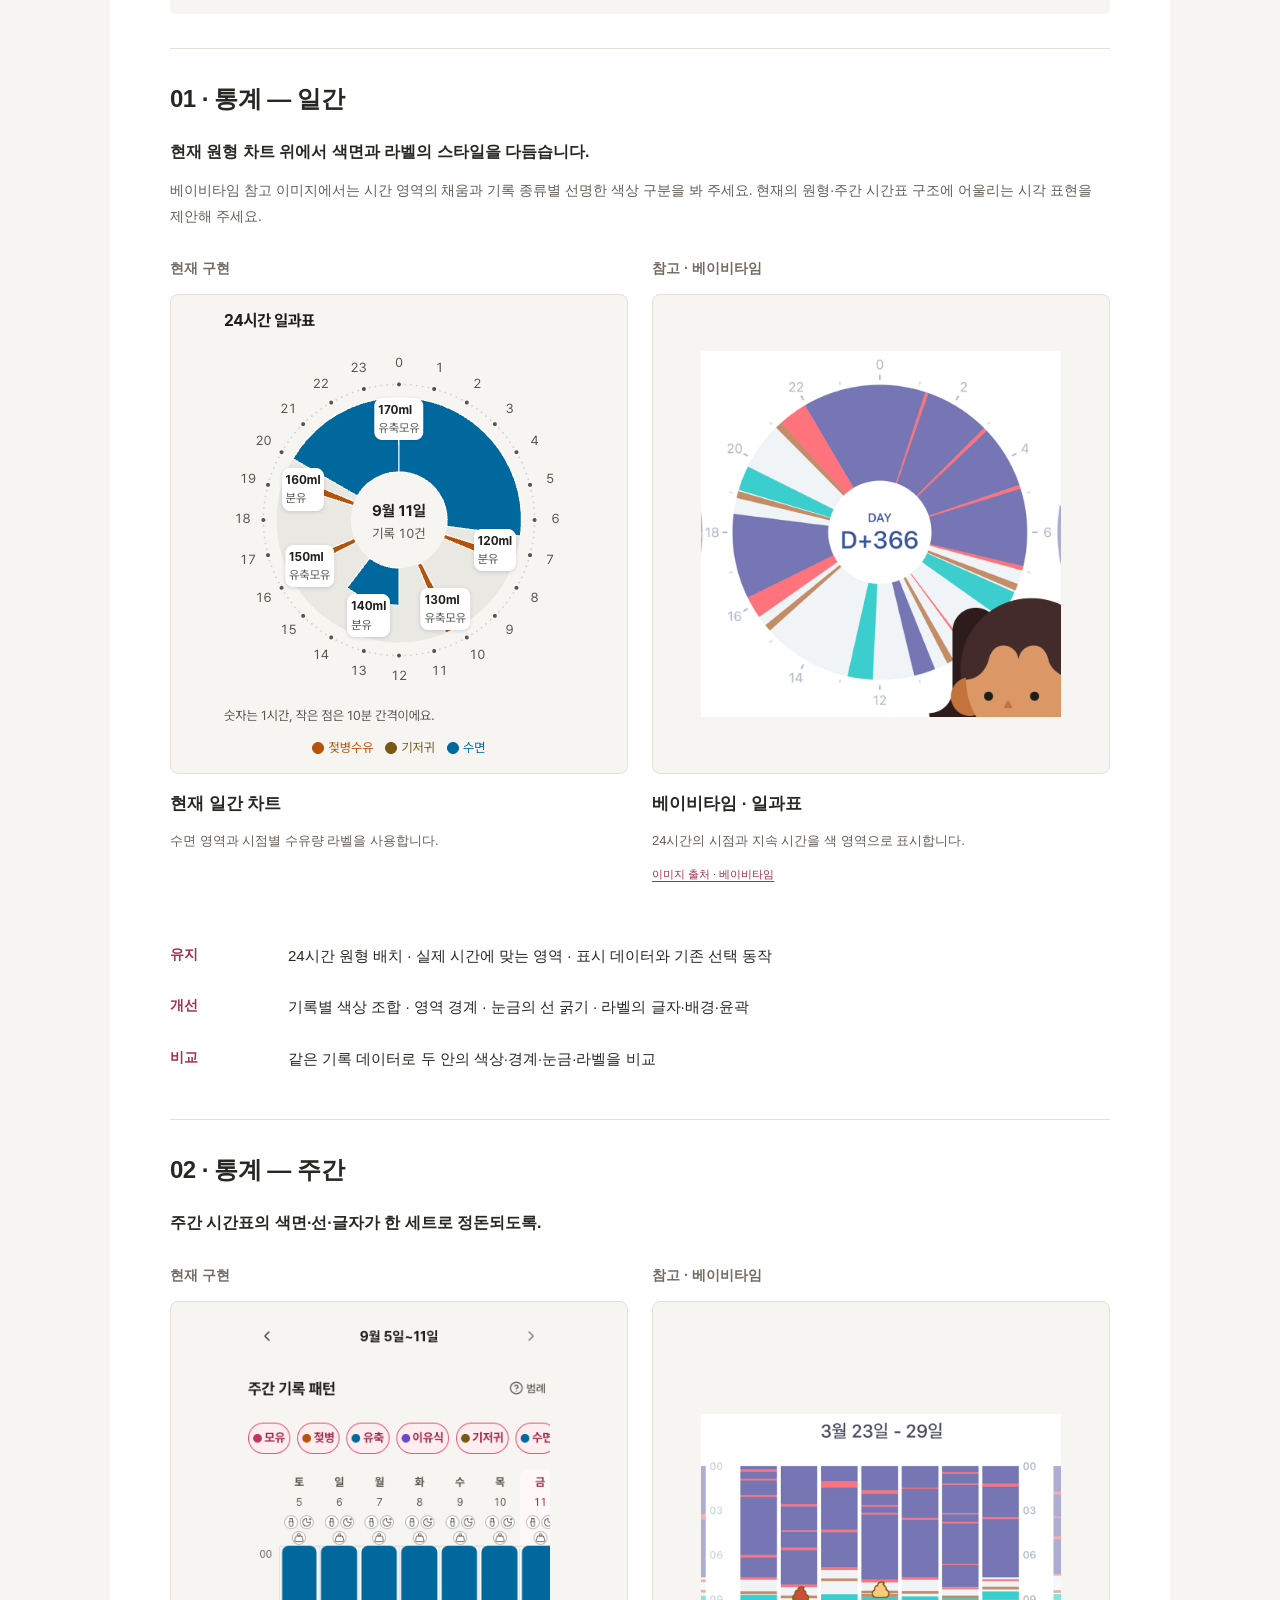
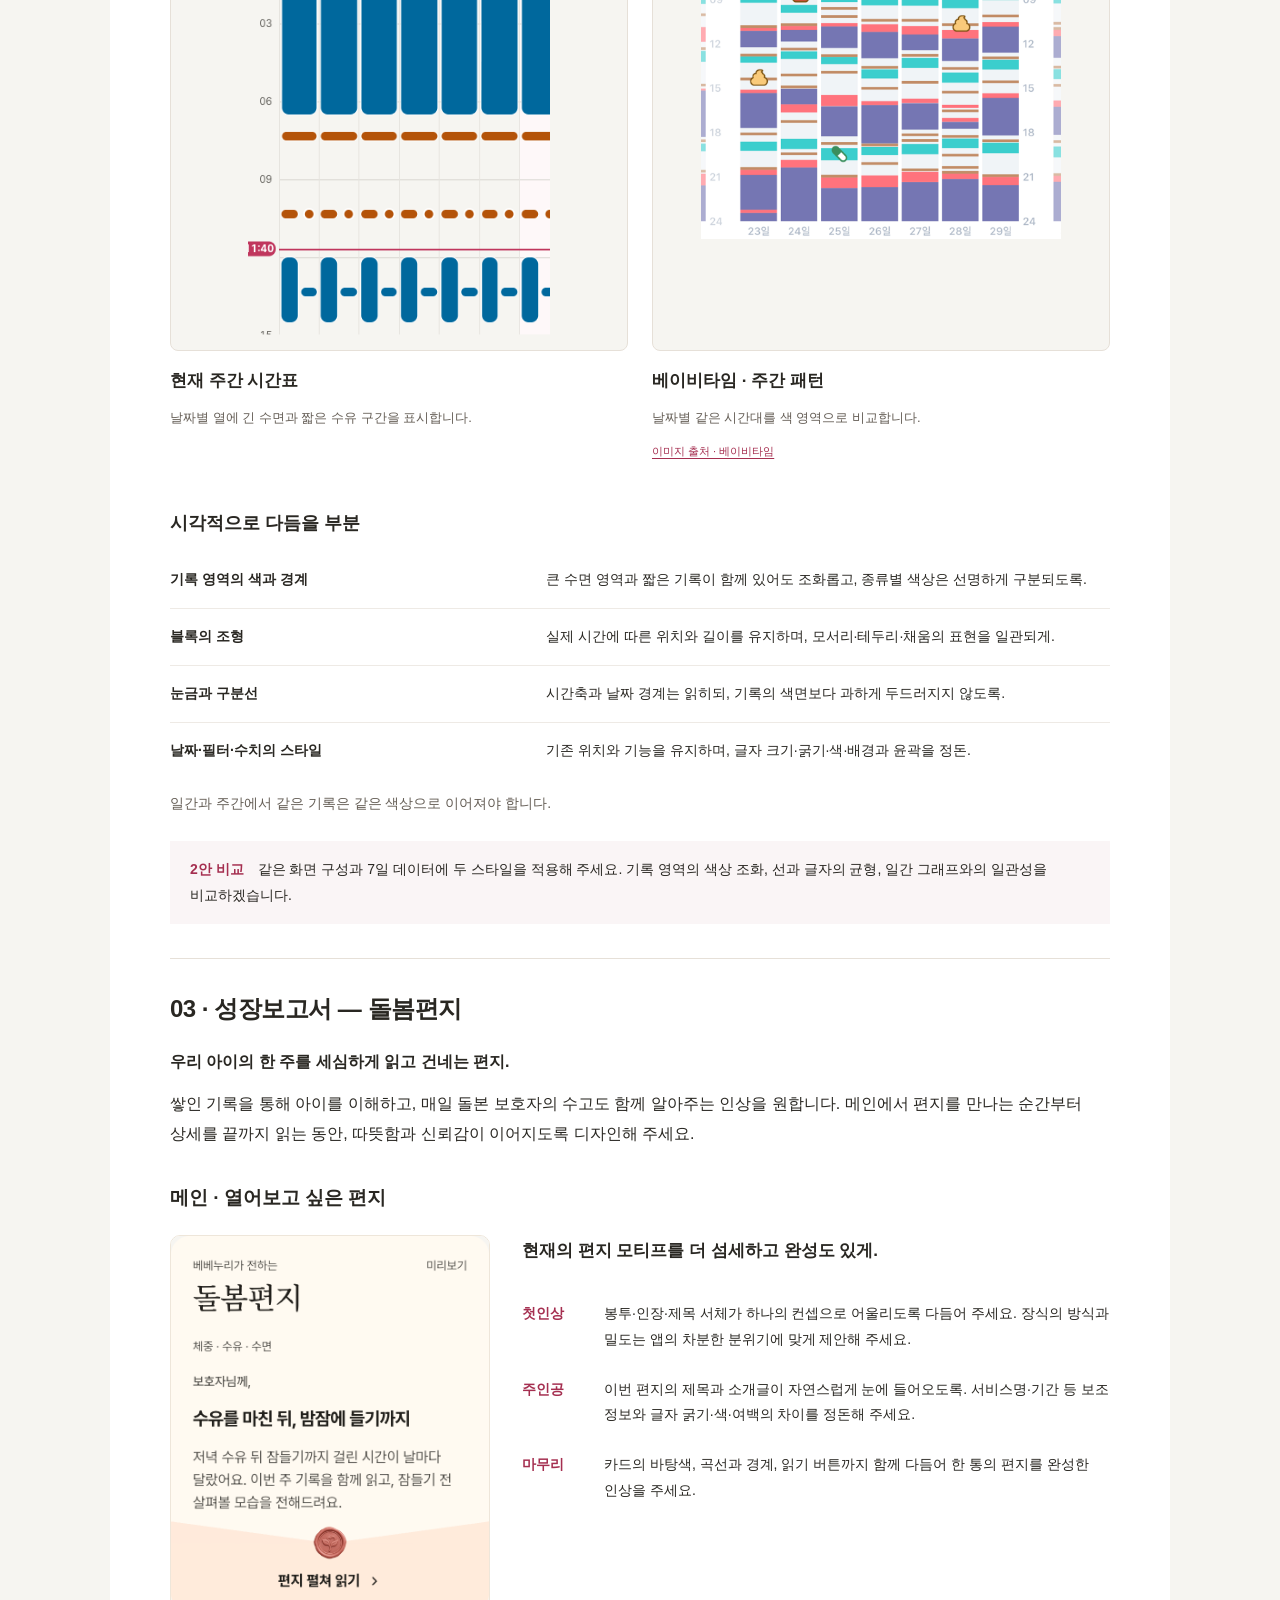
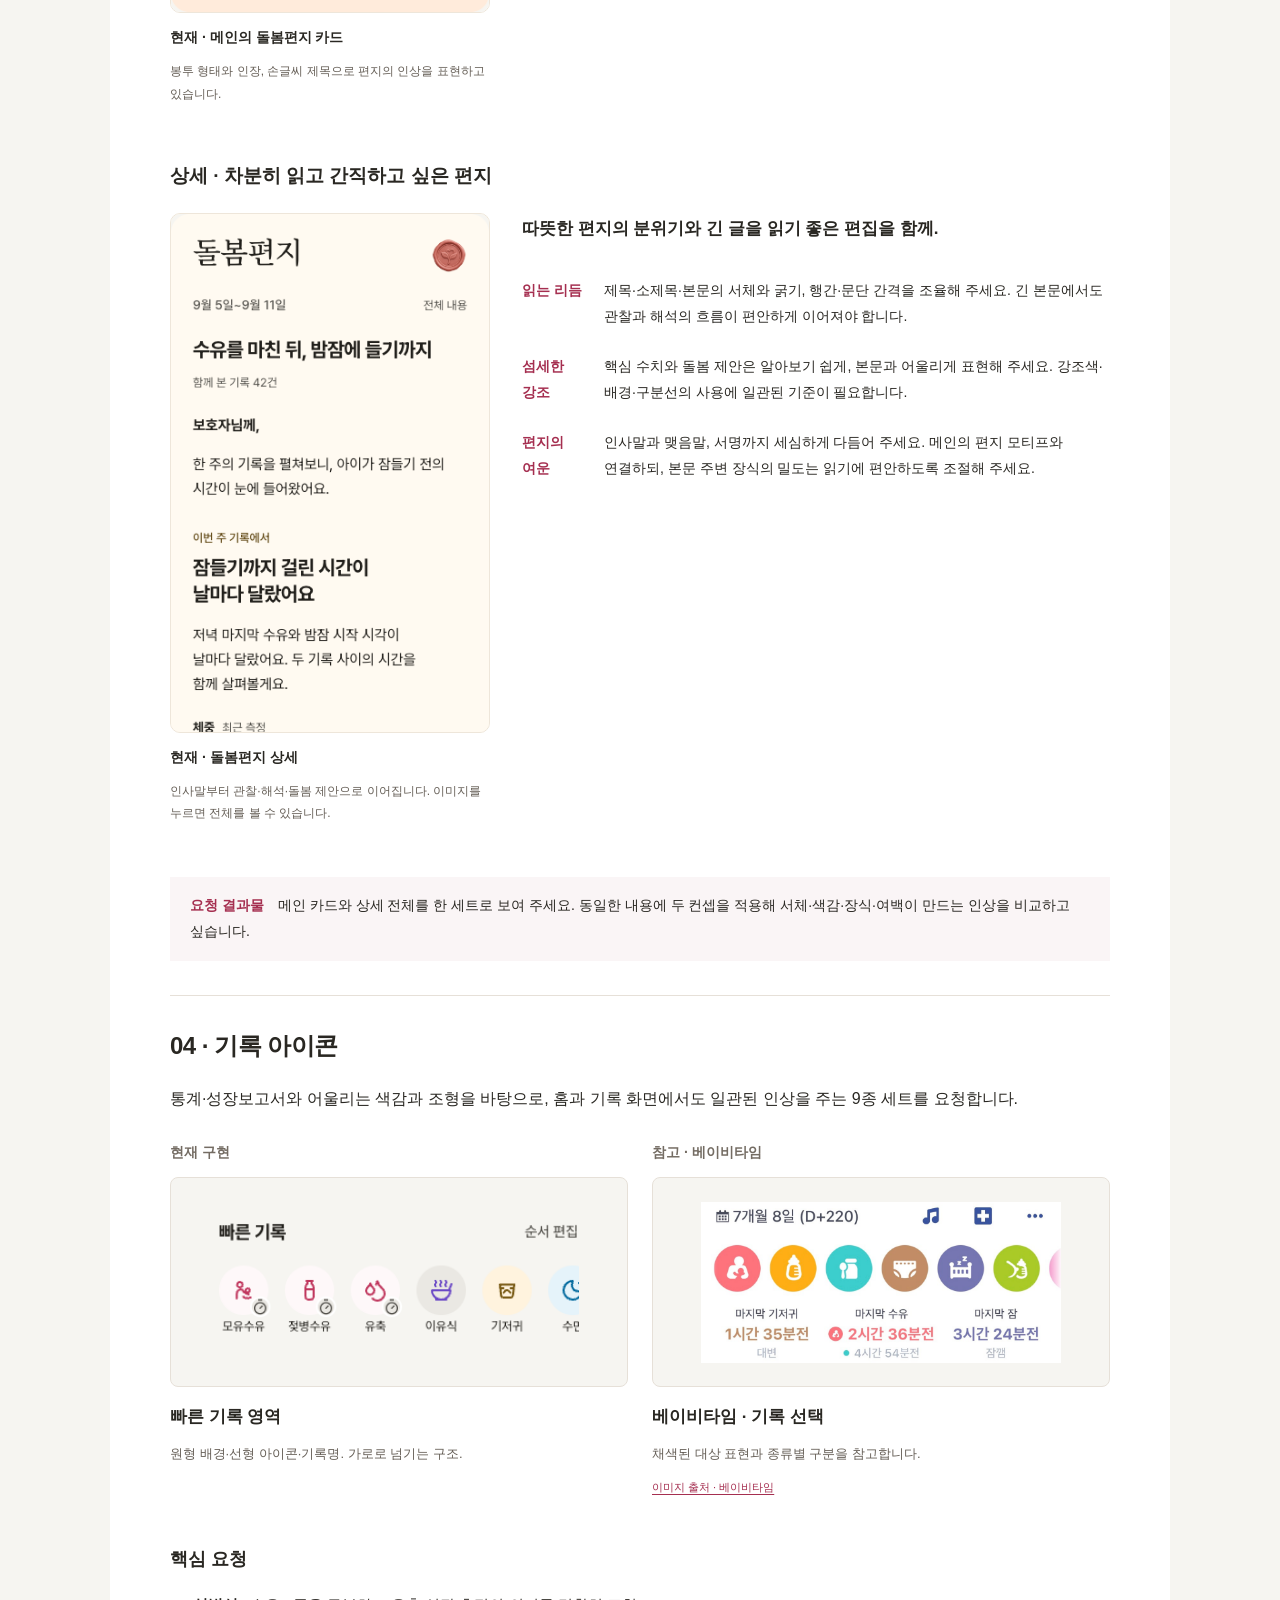
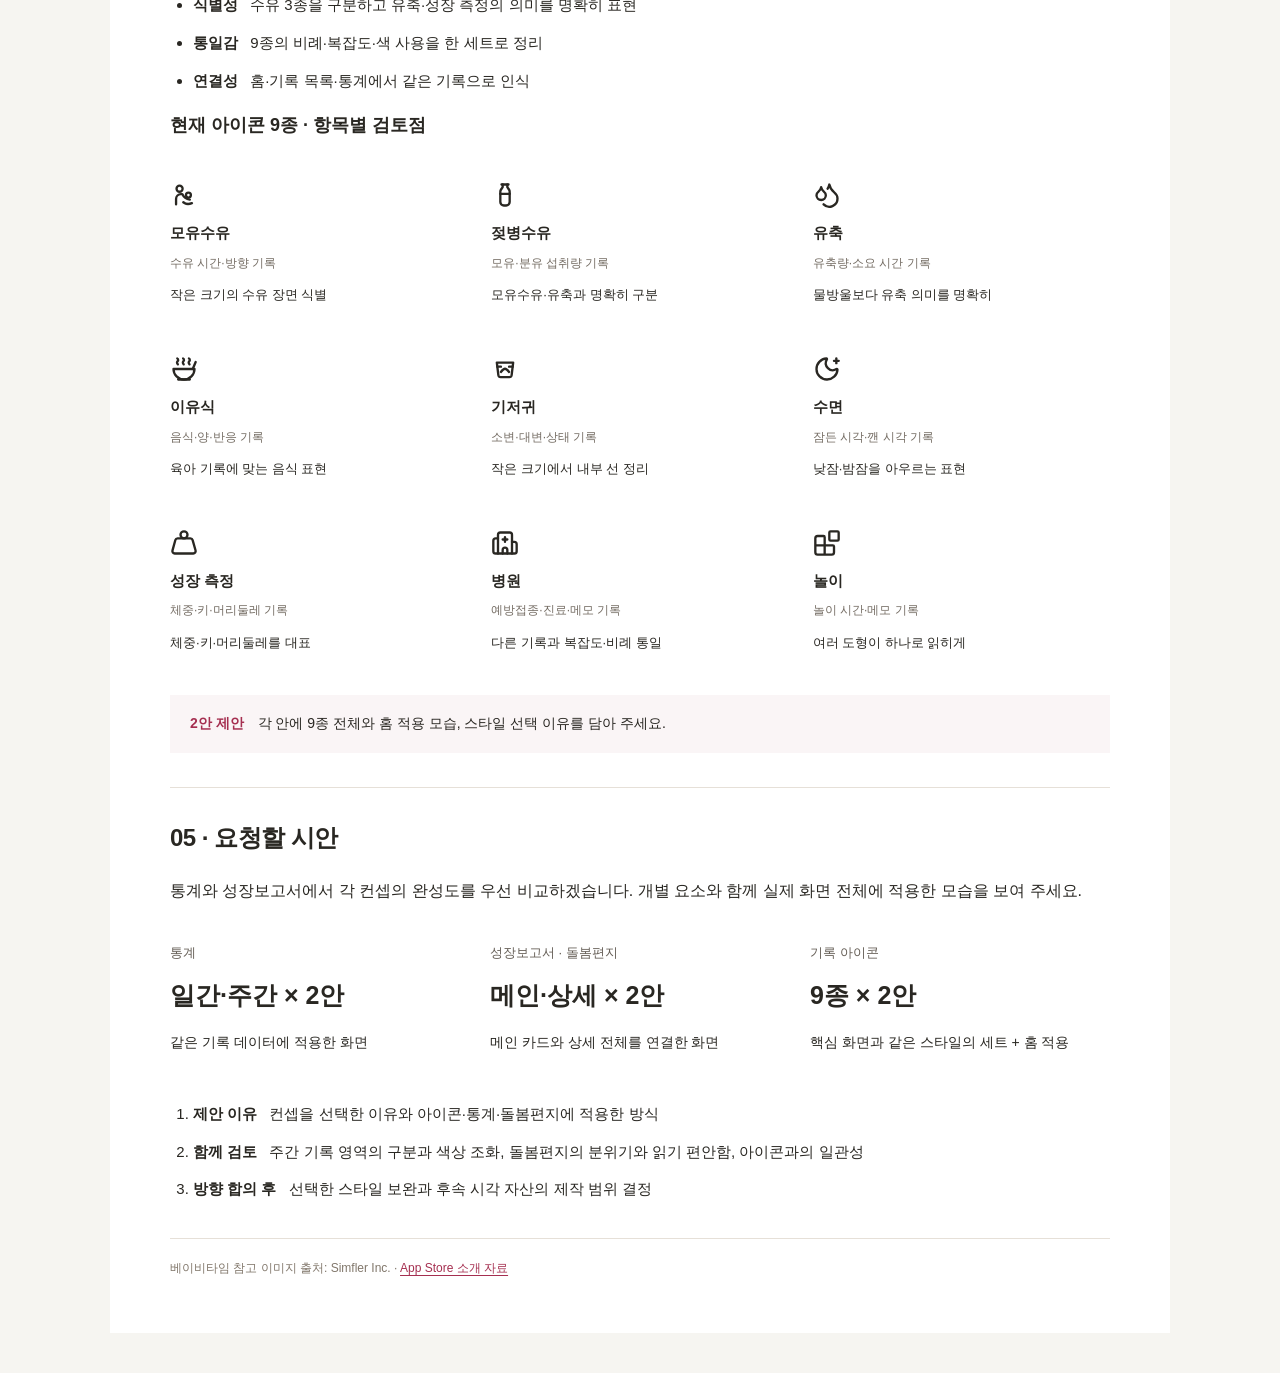
==== commit 98e14c89: "Prioritize statistics and growth report in design brief" ====
--- a/requests/01/index.html
+++ b/requests/01/index.html
@@ -1,12 +1,18 @@
 <!doctype html><html lang="ko"><head><meta charset="utf-8"><meta name="viewport" content="width=device-width,initial-scale=1"><title>1차 작업 요청 · 시각 디자인 | 베베누리</title><meta name="description" content="베베누리 보호자 앱의 기록 아이콘·통계·돌봄편지 시각 디자인 디렉션"><meta name="robots" content="noindex,nofollow">
-<link rel="stylesheet" href="/styles.css"></head><body><nav class="site-nav" aria-label="문서 목차"><a class="brand" href="/">베베누리</a><a href="#direction">방향</a><a href="#colors">컬러</a><a href="#icons">아이콘</a><a href="#daily">일간</a><a href="#weekly">주간</a><a href="#letter">돌봄편지</a><a href="#scope">요청 시안</a></nav><main id="top">
+<link rel="stylesheet" href="/styles.css"></head><body><nav class="site-nav" aria-label="문서 목차"><a class="brand" href="/">베베누리</a><a href="#direction">방향</a><a href="#colors">컬러</a><a href="#daily">일간</a><a href="#weekly">주간</a><a href="#letter">성장보고서</a><a href="#icons">아이콘</a><a href="#scope">요청 시안</a></nav><main id="top">
 <header><a class="back-to-list" href="/">← 전체 문서</a><p class="request-label">1차 작업 요청</p><h1 class="document-title"><strong>보호자 앱</strong> <span>시각 디자인 디렉션</span></h1>
-<p>기록 아이콘 · 일간·주간 통계 · 돌봄편지 메인과 상세</p>
+<p>통계와 성장보고서를 중심으로, 베베누리의 시각적 완성도를 높입니다.</p>
 </header>
 
-<section id="direction"><h2>톤앤매너</h2>
+<section id="direction"><h2>이번 의뢰의 중심</h2>
+<div class="design-priorities">
+<article><h3>통계 · 기록의 흐름이 선명하게</h3><p>일간·주간의 기록이 한눈에 읽히고, 넓은 색면과 작은 라벨까지 조화롭게. 특히 주간 화면의 색상과 영역 표현에 집중해 주세요.</p></article>
+<article><h3>성장보고서 · 아이를 살피는 세심함</h3><p>돌봄편지 메인과 상세에서 우리 아이의 기록을 정성껏 읽어준 인상이 느껴지도록. 따뜻한 첫인상과 읽기 편안한 편집을 기대합니다.</p></article>
+</div>
+<p class="priority-support">기록 아이콘은 이 두 영역에서 정립한 색감과 조형을 앱 전반으로 이어주는 한 세트로 다듬어 주세요.</p>
+<h2 class="tone-heading">톤앤매너</h2>
 <p class="concept-lead">따뜻하고 친근하게, <span>정돈되고 세련되게.</span></p>
-<p>보호자가 매일 보는 화면에 어울리는 부드러운 인상을 원합니다. 아이콘과 통계는 친근한 형태와 조화로운 색감으로, 돌봄편지는 우리 아이의 기록을 세심하게 살펴 건네는 따뜻한 인상으로 다듬어 주세요.</p>
+
 <dl class="brief-rules">
 <div><dt>친근한 조형</dt><dd>육아 행동을 자연스럽게 연상시키는 표현. 작은 아이콘에서도 형태와 비례에 섬세함이 느껴지도록.</dd></div>
 <div><dt>조화로운 색감</dt><dd>분홍·골드와 잘 어울리는 색의 조합. 화면은 편안하게, 기록 종류는 선명하게 구분되도록.</dd></div>
@@ -17,7 +23,7 @@
 <article><span>방향 A</span><h4>부드럽고 온화한 표현</h4><p>형태의 유연함과 색상 간 조화가 돋보이는 방향. 여러 요소가 함께 놓여도 편안하게 느껴지는 인상.</p></article>
 <article><span>방향 B</span><h4>또렷하고 경쾌한 표현</h4><p>간결한 형태와 분명한 색면이 돋보이는 방향. 기록 아이콘과 그래프에 생동감이 느껴지는 인상.</p></article>
 </div>
-<p class="short-note">각 인상을 어떤 조형과 색상으로 풀어낼지는 디자이너의 제안을 기대합니다. 같은 컨셉이 아이콘·통계·돌봄편지에 이어지는 모습을 보여 주세요.</p>
+<p class="short-note">각 인상을 어떤 조형과 색상으로 풀어낼지는 디자이너의 제안을 기대합니다. 통계와 돌봄편지의 실제 화면에서 두 컨셉의 차이를 보여 주고, 아이콘도 같은 스타일로 연결해 주세요.</p>
 <p class="scope-note">적용 기준: 기존 화면 구성·정보 항목·사용 흐름·인터랙션을 유지한 시각 디자인 개선.</p>
 </section>
 <section id="colors"><h2>브랜드 팔레트</h2>
@@ -56,7 +62,65 @@
 </details>
 
 </section>
-<section id="icons"><h2>01 · 기록 아이콘</h2>
+<section id="daily"><h2>01 · 통계 — 일간</h2>
+<p><strong>현재 원형 차트 위에서 색면과 라벨의 스타일을 다듬습니다.</strong></p>
+<p class="short-note">베이비타임 참고 이미지에서는 시간 영역의 채움과 기록 종류별 선명한 색상 구분을 봐 주세요. 현재의 원형·주간 시간표 구조에 어울리는 시각 표현을 제안해 주세요.</p>
+<div class="comparison comparison-daily"><div><h3>현재 구현</h3>
+<figure><button class="expand" aria-label="현재 일간 차트 확대"><span class="image-crop" style="--crop-ratio:0.781250;aspect-ratio:350/448"><img style="width:100.00000%;max-width:none;height:auto;left:0.00000%;top:0.00000%" src="/assets/01/current-daily.png" alt="현재 일간 차트"></span></button><figcaption><strong>현재 일간 차트</strong><p>수면 영역과 시점별 수유량 라벨을 사용합니다.</p>
+</figcaption></figure>
+</div><div><h3>참고 · 베이비타임</h3>
+<figure><button class="expand" aria-label="일간 일과표 이미지 확대"><span class="image-crop" style="--crop-ratio:0.984043;aspect-ratio:925/940"><img style="width:134.27027%;max-width:none;height:auto;left:-17.83784%;top:-87.23404%" src="/assets/01/babytime-daily.png" alt="베이비타임 일간 일과표 참고 이미지"></span></button><figcaption><strong>베이비타임 · 일과표</strong><p>24시간의 시점과 지속 시간을 색 영역으로 표시합니다.</p>
+<a href="https://is1-ssl.mzstatic.com/image/thumb/Purple112/v4/0e/db/94/0edb9422-8b29-2d84-781e-0ce4e76e7c90/db3ed5ea-ed5e-498d-9136-3be3eb76f281_Appstore_KR_02.png/392x696bb.png" target="_blank" rel="noreferrer">이미지 출처 · 베이비타임</a></figcaption></figure>
+</div></div>
+<dl class="brief-rules"><div><dt>유지</dt><dd>24시간 원형 배치 · 실제 시간에 맞는 영역 · 표시 데이터와 기존 선택 동작</dd></div>
+<div><dt>개선</dt><dd>기록별 색상 조합 · 영역 경계 · 눈금의 선 굵기 · 라벨의 글자·배경·윤곽</dd></div>
+<div><dt>비교</dt><dd>같은 기록 데이터로 두 안의 색상·경계·눈금·라벨을 비교</dd></div></dl>
+</section>
+<section id="weekly"><h2>02 · 통계 — 주간</h2>
+<p class="lead"><strong>주간 시간표의 색면·선·글자가 한 세트로 정돈되도록.</strong></p>
+<div class="comparison comparison-weekly"><div><h3>현재 구현</h3>
+<figure><button class="expand" aria-label="현재 주간 시간표 확대"><span class="image-crop" style="--crop-ratio:0.490196;aspect-ratio:350/714"><img style="width:100.00000%;max-width:none;height:auto;left:0.00000%;top:0.00000%" src="/assets/01/current-weekly.png" alt="현재 주간 시간표"></span></button><figcaption><strong>현재 주간 시간표</strong><p>날짜별 열에 긴 수면과 짧은 수유 구간을 표시합니다.</p>
+</figcaption></figure>
+</div><div><h3>참고 · 베이비타임</h3>
+<figure><button class="expand" aria-label="주간 패턴 이미지 확대"><span class="image-crop" style="--crop-ratio:0.846154;aspect-ratio:990/1170"><img style="width:125.45455%;max-width:none;height:auto;left:-12.62626%;top:-65.81197%" src="/assets/01/babytime-weekly.png" alt="베이비타임 주간 패턴 참고 이미지"></span></button><figcaption><strong>베이비타임 · 주간 패턴</strong><p>날짜별 같은 시간대를 색 영역으로 비교합니다.</p>
+<a href="https://is1-ssl.mzstatic.com/image/thumb/PurpleSource112/v4/6e/77/e2/6e77e22b-38f2-4943-9671-ba6ce833d300/23f01aa0-59c7-4bdb-9d9d-5dc3a458234c_iOS_weekly_KR.png/392x696bb.png" target="_blank" rel="noreferrer">이미지 출처 · 베이비타임</a></figcaption></figure>
+</div></div>
+<h3>시각적으로 다듬을 부분</h3>
+<div class="issue-list">
+<div><strong>기록 영역의 색과 경계</strong><span>큰 수면 영역과 짧은 기록이 함께 있어도 조화롭고, 종류별 색상은 선명하게 구분되도록.</span></div>
+<div><strong>블록의 조형</strong><span>실제 시간에 따른 위치와 길이를 유지하며, 모서리·테두리·채움의 표현을 일관되게.</span></div>
+<div><strong>눈금과 구분선</strong><span>시간축과 날짜 경계는 읽히되, 기록의 색면보다 과하게 두드러지지 않도록.</span></div>
+<div><strong>날짜·필터·수치의 스타일</strong><span>기존 위치와 기능을 유지하며, 글자 크기·굵기·색·배경과 윤곽을 정돈.</span></div>
+</div>
+<p class="short-note">일간과 주간에서 같은 기록은 같은 색상으로 이어져야 합니다. </p>
+<p class="deliver-line"><strong>2안 비교</strong> 같은 화면 구성과 7일 데이터에 두 스타일을 적용해 주세요. 기록 영역의 색상 조화, 선과 글자의 균형, 일간 그래프와의 일관성을 비교하겠습니다.</p>
+</section>
+<section id="letter"><h2>03 · 성장보고서 — 돌봄편지</h2>
+<p class="lead"><strong>우리 아이의 한 주를 세심하게 읽고 건네는 편지.</strong></p>
+<p>쌓인 기록을 통해 아이를 이해하고, 매일 돌본 보호자의 수고도 함께 알아주는 인상을 원합니다. 메인에서 편지를 만나는 순간부터 상세를 끝까지 읽는 동안, 따뜻함과 신뢰감이 이어지도록 디자인해 주세요.</p>
+<h3 class="letter-subtitle">메인 · 열어보고 싶은 편지</h3>
+<div class="letter-direction">
+<figure><button class="expand" aria-label="현재 돌봄편지 메인 카드 확대"><img src="/assets/01/letter-main.png" alt="현재 메인의 돌봄편지 카드: 제목과 소개글, 봉투 형태와 인장, 편지 펼쳐 읽기 버튼"></button><figcaption><strong>현재 · 메인의 돌봄편지 카드</strong><p>봉투 형태와 인장, 손글씨 제목으로 편지의 인상을 표현하고 있습니다.</p></figcaption></figure>
+<div><p class="letter-intent">현재의 편지 모티프를 더 섬세하고 완성도 있게.</p>
+<dl class="brief-rules">
+<div><dt>첫인상</dt><dd>봉투·인장·제목 서체가 하나의 컨셉으로 어울리도록 다듬어 주세요. 장식의 방식과 밀도는 앱의 차분한 분위기에 맞게 제안해 주세요.</dd></div>
+<div><dt>주인공</dt><dd>이번 편지의 제목과 소개글이 자연스럽게 눈에 들어오도록. 서비스명·기간 등 보조 정보와 글자 굵기·색·여백의 차이를 정돈해 주세요.</dd></div>
+<div><dt>마무리</dt><dd>카드의 바탕색, 곡선과 경계, 읽기 버튼까지 함께 다듬어 한 통의 편지를 완성한 인상을 주세요.</dd></div>
+</dl></div></div>
+<h3 class="letter-subtitle">상세 · 차분히 읽고 간직하고 싶은 편지</h3>
+<div class="letter-direction">
+<figure><button class="expand letter-detail-image" aria-label="현재 돌봄편지 상세 전체 확대"><img src="/assets/01/letter-detail.png" alt="현재 돌봄편지 상세: 인사말, 기록 관찰, 수치 요약, 해석, 돌봄 제안과 맺음말"></button><figcaption><strong>현재 · 돌봄편지 상세</strong><p>인사말부터 관찰·해석·돌봄 제안으로 이어집니다. 이미지를 누르면 전체를 볼 수 있습니다.</p></figcaption></figure>
+<div><p class="letter-intent">따뜻한 편지의 분위기와 긴 글을 읽기 좋은 편집을 함께.</p>
+<dl class="brief-rules">
+<div><dt>읽는 리듬</dt><dd>제목·소제목·본문의 서체와 굵기, 행간·문단 간격을 조율해 주세요. 긴 본문에서도 관찰과 해석의 흐름이 편안하게 이어져야 합니다.</dd></div>
+<div><dt>섬세한 강조</dt><dd>핵심 수치와 돌봄 제안은 알아보기 쉽게, 본문과 어울리게 표현해 주세요. 강조색·배경·구분선의 사용에 일관된 기준이 필요합니다.</dd></div>
+<div><dt>편지의 여운</dt><dd>인사말과 맺음말, 서명까지 세심하게 다듬어 주세요. 메인의 편지 모티프와 연결하되, 본문 주변 장식의 밀도는 읽기에 편안하도록 조절해 주세요.</dd></div>
+</dl></div></div>
+<p class="deliver-line"><strong>요청 결과물</strong> 메인 카드와 상세 전체를 한 세트로 보여 주세요. 동일한 내용에 두 컨셉을 적용해 서체·색감·장식·여백이 만드는 인상을 비교하고 싶습니다.</p>
+</section>
+
+<section id="icons"><h2>04 · 기록 아이콘</h2>
+<p>통계·성장보고서와 어울리는 색감과 조형을 바탕으로, 홈과 기록 화면에서도 일관된 인상을 주는 9종 세트를 요청합니다.</p>
 <div class="comparison comparison-icons"><div><h3>현재 구현</h3>
 <figure><button class="expand" aria-label="빠른 기록 영역 확대"><span class="image-crop" style="--crop-ratio:2.845528;aspect-ratio:350/123"><img style="width:100.00000%;max-width:none;height:auto;left:0.00000%;top:0.00000%" src="/assets/01/current-records.png" alt="빠른 기록 영역"></span></button><figcaption><strong>빠른 기록 영역</strong><p>원형 배경·선형 아이콘·기록명. 가로로 넘기는 구조.</p>
 </figcaption></figure>
@@ -88,74 +152,12 @@
 </div>
 <p class="deliver-line"><strong>2안 제안</strong> 각 안에 9종 전체와 홈 적용 모습, 스타일 선택 이유를 담아 주세요.</p>
 </section>
-<section id="daily"><h2>02 · 일간 그래프</h2>
-<p><strong>현재 원형 차트 위에서 색면과 라벨의 스타일을 다듬습니다.</strong></p>
-<p class="short-note">베이비타임 참고 이미지에서는 시간 영역의 채움과 기록 종류별 선명한 색상 구분을 봐 주세요. 현재의 원형·주간 시간표 구조에 어울리는 시각 표현을 제안해 주세요.</p>
-<div class="comparison comparison-daily"><div><h3>현재 구현</h3>
-<figure><button class="expand" aria-label="현재 일간 차트 확대"><span class="image-crop" style="--crop-ratio:0.781250;aspect-ratio:350/448"><img style="width:100.00000%;max-width:none;height:auto;left:0.00000%;top:0.00000%" src="/assets/01/current-daily.png" alt="현재 일간 차트"></span></button><figcaption><strong>현재 일간 차트</strong><p>수면 영역과 시점별 수유량 라벨을 사용합니다.</p>
-</figcaption></figure>
-</div><div><h3>참고 · 베이비타임</h3>
-<figure><button class="expand" aria-label="일간 일과표 이미지 확대"><span class="image-crop" style="--crop-ratio:0.984043;aspect-ratio:925/940"><img style="width:134.27027%;max-width:none;height:auto;left:-17.83784%;top:-87.23404%" src="/assets/01/babytime-daily.png" alt="베이비타임 일간 일과표 참고 이미지"></span></button><figcaption><strong>베이비타임 · 일과표</strong><p>24시간의 시점과 지속 시간을 색 영역으로 표시합니다.</p>
-<a href="https://is1-ssl.mzstatic.com/image/thumb/Purple112/v4/0e/db/94/0edb9422-8b29-2d84-781e-0ce4e76e7c90/db3ed5ea-ed5e-498d-9136-3be3eb76f281_Appstore_KR_02.png/392x696bb.png" target="_blank" rel="noreferrer">이미지 출처 · 베이비타임</a></figcaption></figure>
-</div></div>
-<dl class="brief-rules"><div><dt>유지</dt><dd>24시간 원형 배치 · 실제 시간에 맞는 영역 · 표시 데이터와 기존 선택 동작</dd></div>
-<div><dt>개선</dt><dd>기록별 색상 조합 · 영역 경계 · 눈금의 선 굵기 · 라벨의 글자·배경·윤곽</dd></div>
-<div><dt>비교</dt><dd>같은 기록 데이터로 두 안의 색상·경계·눈금·라벨을 비교</dd></div></dl>
-</section>
-<section id="weekly"><h2>03 · 주간 그래프</h2>
-<p class="lead"><strong>주간 시간표의 색면·선·글자가 한 세트로 정돈되도록.</strong></p>
-<div class="comparison comparison-weekly"><div><h3>현재 구현</h3>
-<figure><button class="expand" aria-label="현재 주간 시간표 확대"><span class="image-crop" style="--crop-ratio:0.490196;aspect-ratio:350/714"><img style="width:100.00000%;max-width:none;height:auto;left:0.00000%;top:0.00000%" src="/assets/01/current-weekly.png" alt="현재 주간 시간표"></span></button><figcaption><strong>현재 주간 시간표</strong><p>날짜별 열에 긴 수면과 짧은 수유 구간을 표시합니다.</p>
-</figcaption></figure>
-</div><div><h3>참고 · 베이비타임</h3>
-<figure><button class="expand" aria-label="주간 패턴 이미지 확대"><span class="image-crop" style="--crop-ratio:0.846154;aspect-ratio:990/1170"><img style="width:125.45455%;max-width:none;height:auto;left:-12.62626%;top:-65.81197%" src="/assets/01/babytime-weekly.png" alt="베이비타임 주간 패턴 참고 이미지"></span></button><figcaption><strong>베이비타임 · 주간 패턴</strong><p>날짜별 같은 시간대를 색 영역으로 비교합니다.</p>
-<a href="https://is1-ssl.mzstatic.com/image/thumb/PurpleSource112/v4/6e/77/e2/6e77e22b-38f2-4943-9671-ba6ce833d300/23f01aa0-59c7-4bdb-9d9d-5dc3a458234c_iOS_weekly_KR.png/392x696bb.png" target="_blank" rel="noreferrer">이미지 출처 · 베이비타임</a></figcaption></figure>
-</div></div>
-<h3>시각적으로 다듬을 부분</h3>
-<div class="issue-list">
-<div><strong>기록 영역의 색과 경계</strong><span>큰 수면 영역과 짧은 기록이 함께 있어도 조화롭고, 종류별 색상은 선명하게 구분되도록.</span></div>
-<div><strong>블록의 조형</strong><span>실제 시간에 따른 위치와 길이를 유지하며, 모서리·테두리·채움의 표현을 일관되게.</span></div>
-<div><strong>눈금과 구분선</strong><span>시간축과 날짜 경계는 읽히되, 기록의 색면보다 과하게 두드러지지 않도록.</span></div>
-<div><strong>날짜·필터·수치의 스타일</strong><span>기존 위치와 기능을 유지하며, 글자 크기·굵기·색·배경과 윤곽을 정돈.</span></div>
-</div>
-<p class="short-note">일간과 주간에서 같은 기록은 같은 색상으로 이어져야 합니다. </p>
-<p class="deliver-line"><strong>2안 비교</strong> 같은 화면 구성과 7일 데이터에 두 스타일을 적용해 주세요. 기록 영역의 색상 조화, 선과 글자의 균형, 일간 그래프와의 일관성을 비교하겠습니다.</p>
-</section>
-<section id="letter"><h2>04 · 돌봄편지</h2>
-<p class="lead"><strong>우리 아이의 한 주를 세심하게 읽고 건네는 편지.</strong></p>
-<p>쌓인 기록을 통해 아이를 이해하고, 매일 돌본 보호자의 수고도 함께 알아주는 인상을 원합니다. 메인에서 편지를 만나는 순간부터 상세를 끝까지 읽는 동안, 따뜻함과 신뢰감이 이어지도록 디자인해 주세요.</p>
-<h3 class="letter-subtitle">메인 · 열어보고 싶은 편지</h3>
-<div class="letter-direction">
-<figure><button class="expand" aria-label="현재 돌봄편지 메인 카드 확대"><img src="/assets/01/letter-main.png" alt="현재 메인의 돌봄편지 카드: 제목과 소개글, 봉투 형태와 인장, 편지 펼쳐 읽기 버튼"></button><figcaption><strong>현재 · 메인의 돌봄편지 카드</strong><p>봉투 형태와 인장, 손글씨 제목으로 편지의 인상을 표현하고 있습니다.</p></figcaption></figure>
-<div><p class="letter-intent">현재의 편지 모티프를 더 섬세하고 완성도 있게.</p>
-<dl class="brief-rules">
-<div><dt>첫인상</dt><dd>봉투·인장·제목 서체가 하나의 컨셉으로 어울리도록 다듬어 주세요. 장식의 방식과 밀도는 앱의 차분한 분위기에 맞게 제안해 주세요.</dd></div>
-<div><dt>주인공</dt><dd>이번 편지의 제목과 소개글이 자연스럽게 눈에 들어오도록. 서비스명·기간 등 보조 정보와 글자 굵기·색·여백의 차이를 정돈해 주세요.</dd></div>
-<div><dt>마무리</dt><dd>카드의 바탕색, 곡선과 경계, 읽기 버튼까지 함께 다듬어 한 통의 편지를 완성한 인상을 주세요.</dd></div>
-</dl></div></div>
-<h3 class="letter-subtitle">상세 · 차분히 읽고 간직하고 싶은 편지</h3>
-<div class="letter-direction">
-<figure><button class="expand letter-detail-image" aria-label="현재 돌봄편지 상세 전체 확대"><img src="/assets/01/letter-detail.png" alt="현재 돌봄편지 상세: 인사말, 기록 관찰, 수치 요약, 해석, 돌봄 제안과 맺음말"></button><figcaption><strong>현재 · 돌봄편지 상세</strong><p>인사말부터 관찰·해석·돌봄 제안으로 이어집니다. 이미지를 누르면 전체를 볼 수 있습니다.</p></figcaption></figure>
-<div><p class="letter-intent">따뜻한 편지의 분위기와 긴 글을 읽기 좋은 편집을 함께.</p>
-<dl class="brief-rules">
-<div><dt>읽는 리듬</dt><dd>제목·소제목·본문의 서체와 굵기, 행간·문단 간격을 조율해 주세요. 긴 본문에서도 관찰과 해석의 흐름이 편안하게 이어져야 합니다.</dd></div>
-<div><dt>섬세한 강조</dt><dd>핵심 수치와 돌봄 제안은 알아보기 쉽게, 본문과 어울리게 표현해 주세요. 강조색·배경·구분선의 사용에 일관된 기준이 필요합니다.</dd></div>
-<div><dt>편지의 여운</dt><dd>인사말과 맺음말, 서명까지 세심하게 다듬어 주세요. 메인의 편지 모티프와 연결하되, 본문 주변 장식의 밀도는 읽기에 편안하도록 조절해 주세요.</dd></div>
-</dl></div></div>
-<p class="deliver-line"><strong>요청 결과물</strong> 메인 카드와 상세 전체를 한 세트로 보여 주세요. 동일한 내용에 두 컨셉을 적용해 서체·색감·장식·여백이 만드는 인상을 비교하고 싶습니다.</p>
-</section>
-
 <section id="scope"><h2>05 · 요청할 시안</h2>
-<p>각 컨셉의 인상이 실제 화면에서 어떻게 달라지는지 비교할 수 있게 제안해 주세요.</p>
-<div class="deliverables"><article><span>아이콘</span><h3>9종 × 2안</h3>
-<p>9종 전체 + 홈 적용 화면</p>
-</article>
-<article><span>그래프</span><h3>그래프 스타일 2안</h3>
-<p>일간·주간에 같은 컨셉 적용</p>
-</article>
-<article><span>돌봄편지</span><h3>메인·상세 × 2안</h3><p>메인 카드 + 상세 전체 적용 화면</p></article>
-</div>
-<ol class="concise-list"><li><strong>제안 이유</strong> 컨셉을 선택한 이유와 아이콘·통계·돌봄편지에 적용한 방식</li><li><strong>함께 검토</strong> 아이콘 조형, 색상 조화, 통계의 가독성, 돌봄편지의 분위기와 읽기 편안함</li><li><strong>방향 합의 후</strong> 선택한 스타일 보완과 후속 시각 자산의 제작 범위 결정</li></ol>
+<p>통계와 성장보고서에서 각 컨셉의 완성도를 우선 비교하겠습니다. 개별 요소와 함께 실제 화면 전체에 적용한 모습을 보여 주세요.</p>
+<div class="deliverables"><article><span>통계</span><h3>일간·주간 × 2안</h3><p>같은 기록 데이터에 적용한 화면</p></article>
+<article><span>성장보고서 · 돌봄편지</span><h3>메인·상세 × 2안</h3><p>메인 카드와 상세 전체를 연결한 화면</p></article>
+<article><span>기록 아이콘</span><h3>9종 × 2안</h3><p>핵심 화면과 같은 스타일의 세트 + 홈 적용</p></article></div>
+<ol class="concise-list"><li><strong>제안 이유</strong> 컨셉을 선택한 이유와 아이콘·통계·돌봄편지에 적용한 방식</li><li><strong>함께 검토</strong> 주간 기록 영역의 구분과 색상 조화, 돌봄편지의 분위기와 읽기 편안함, 아이콘과의 일관성</li><li><strong>방향 합의 후</strong> 선택한 스타일 보완과 후속 시각 자산의 제작 범위 결정</li></ol>
 </section>
 <footer>베이비타임 참고 이미지 출처: Simfler Inc. · <a href="https://apps.apple.com/kr/app/babytime-record-analysis/id1052459780" target="_blank" rel="noreferrer">App Store 소개 자료</a></footer>
 </main><dialog id="zoom" aria-label="참고 이미지 확대"><button id="close">닫기</button><img id="full" alt=""></dialog>
--- a/styles.css
+++ b/styles.css
@@ -90,3 +90,8 @@
 .letter-intent{margin:0 0 16px;font-size:17px;font-weight:600}.letter-direction .brief-rules>div{grid-template-columns:68px minmax(0,1fr);gap:14px}.letter-direction .brief-rules dd{font-size:14px}
 .deliverables{grid-template-columns:repeat(3,minmax(0,1fr))}
 @media(max-width:700px){.letter-direction{grid-template-columns:1fr;gap:20px}.letter-direction figure{width:min(100%,350px);margin:auto}.deliverables{grid-template-columns:1fr}.letter-subtitle{font-size:18px}}
+
+.design-priorities{display:grid;grid-template-columns:1fr 1fr;gap:28px;margin:18px 0}
+.design-priorities article{padding:0 0 0 16px;border-left:2px solid #e8b7c3}.design-priorities h3{font-size:17px;margin:0 0 8px}.design-priorities p{font-size:14px;margin:0;color:#655e56}
+.priority-support{font-size:14px;color:#655e56;margin:20px 0 32px}#direction .tone-heading{margin-top:34px}
+@media(max-width:700px){.design-priorities{grid-template-columns:1fr;gap:20px}.design-priorities h3{font-size:16px}}
